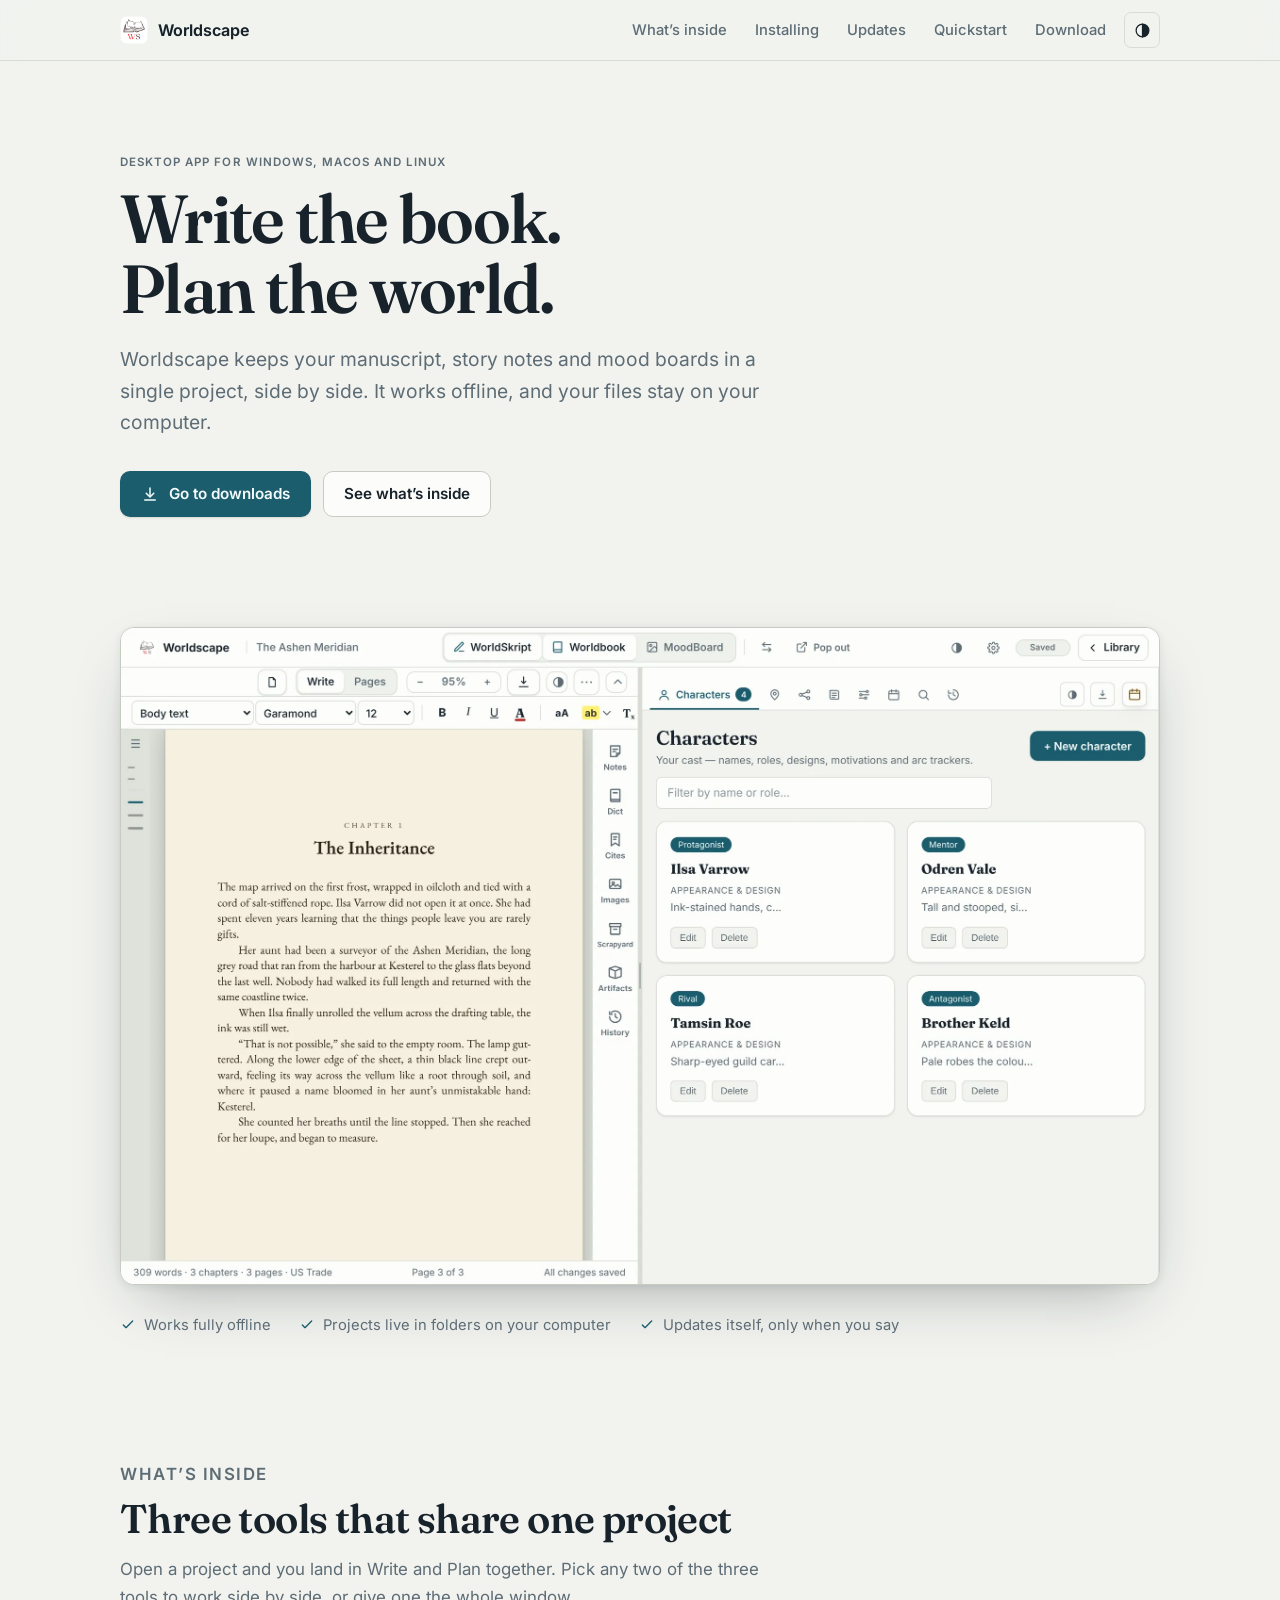
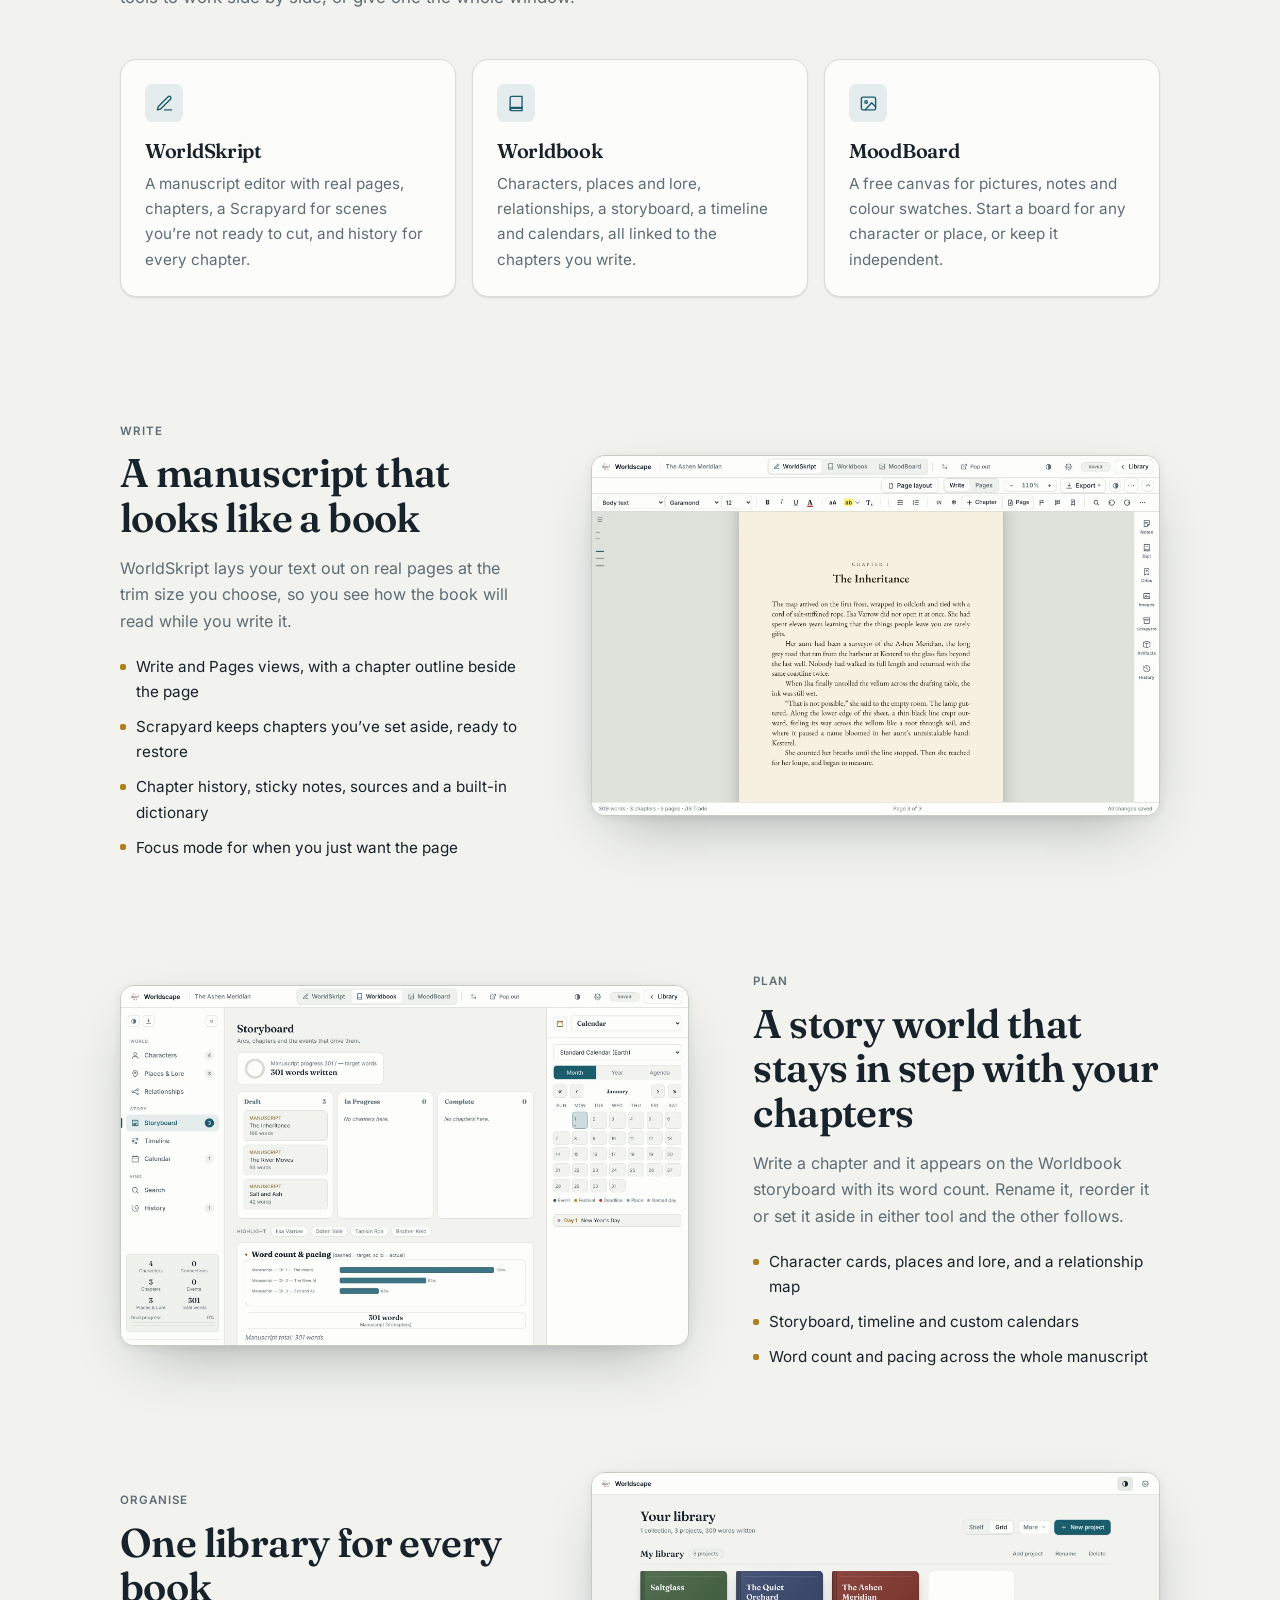
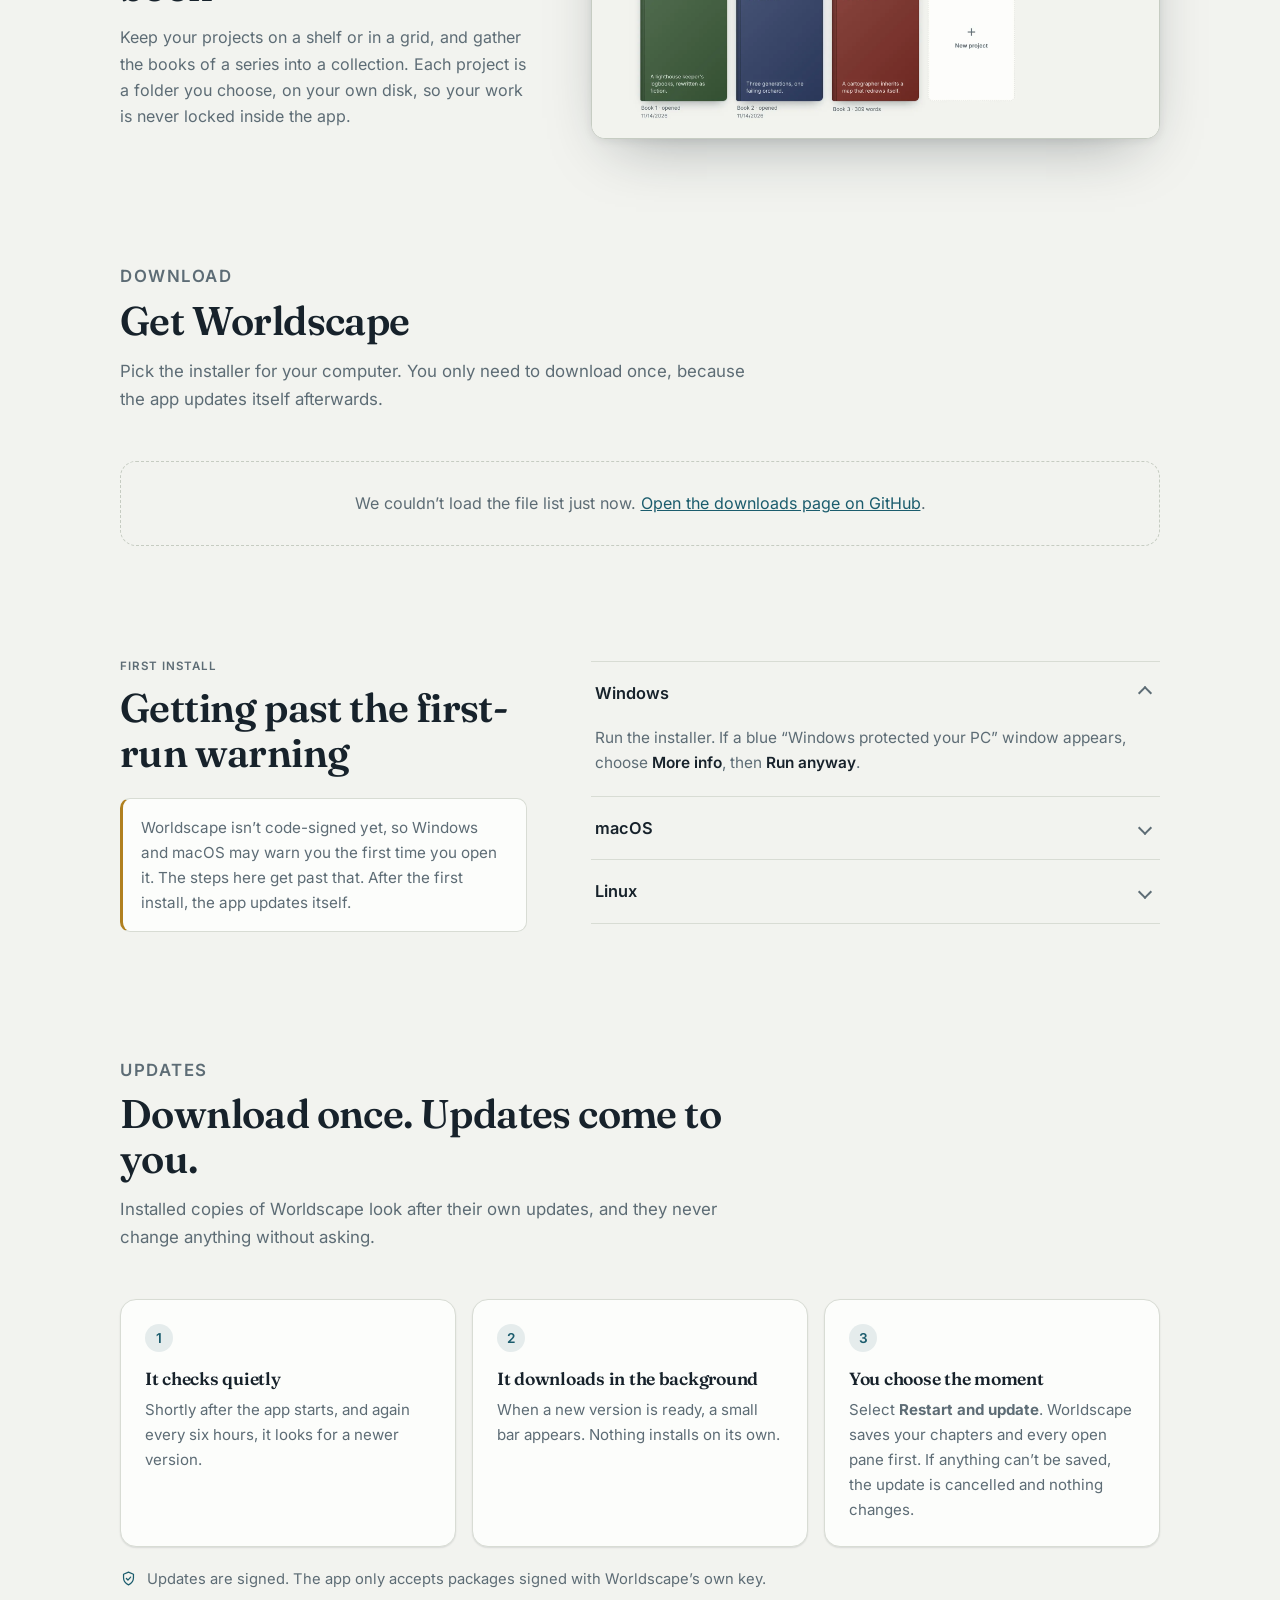
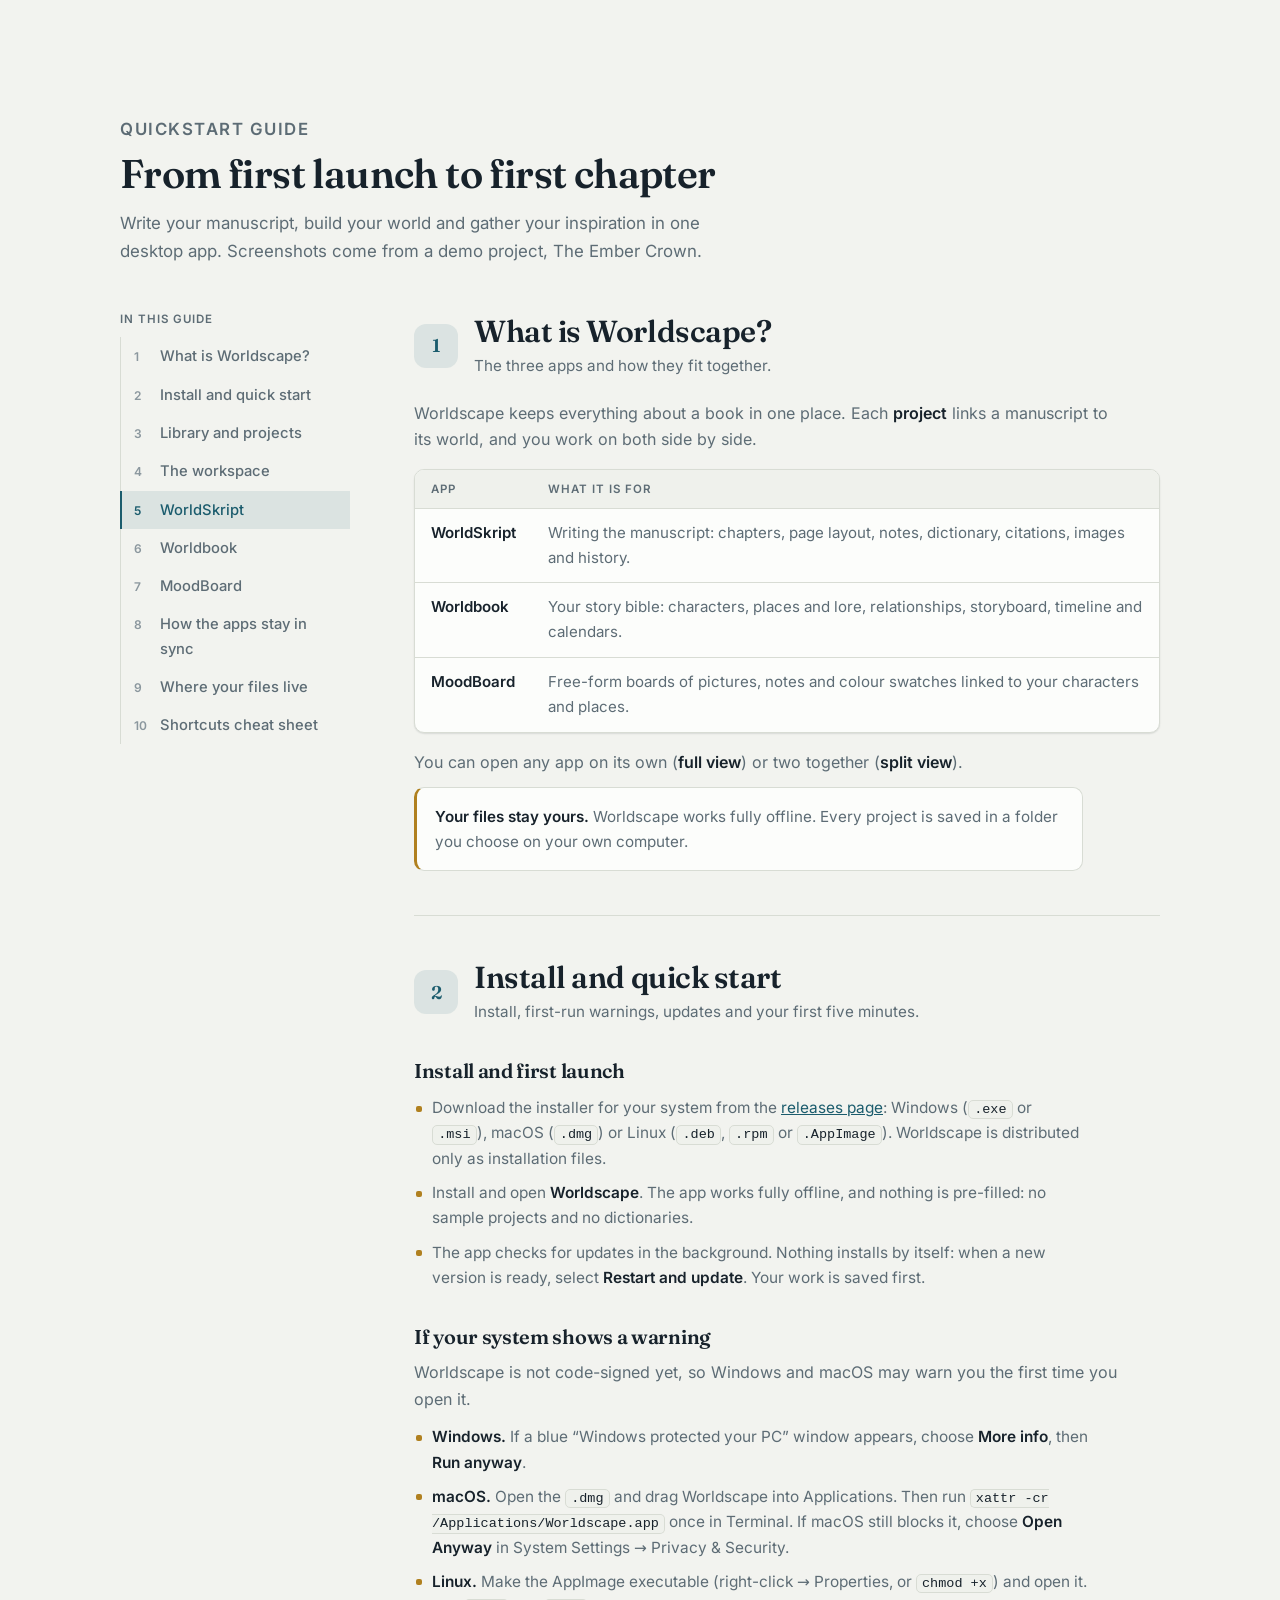
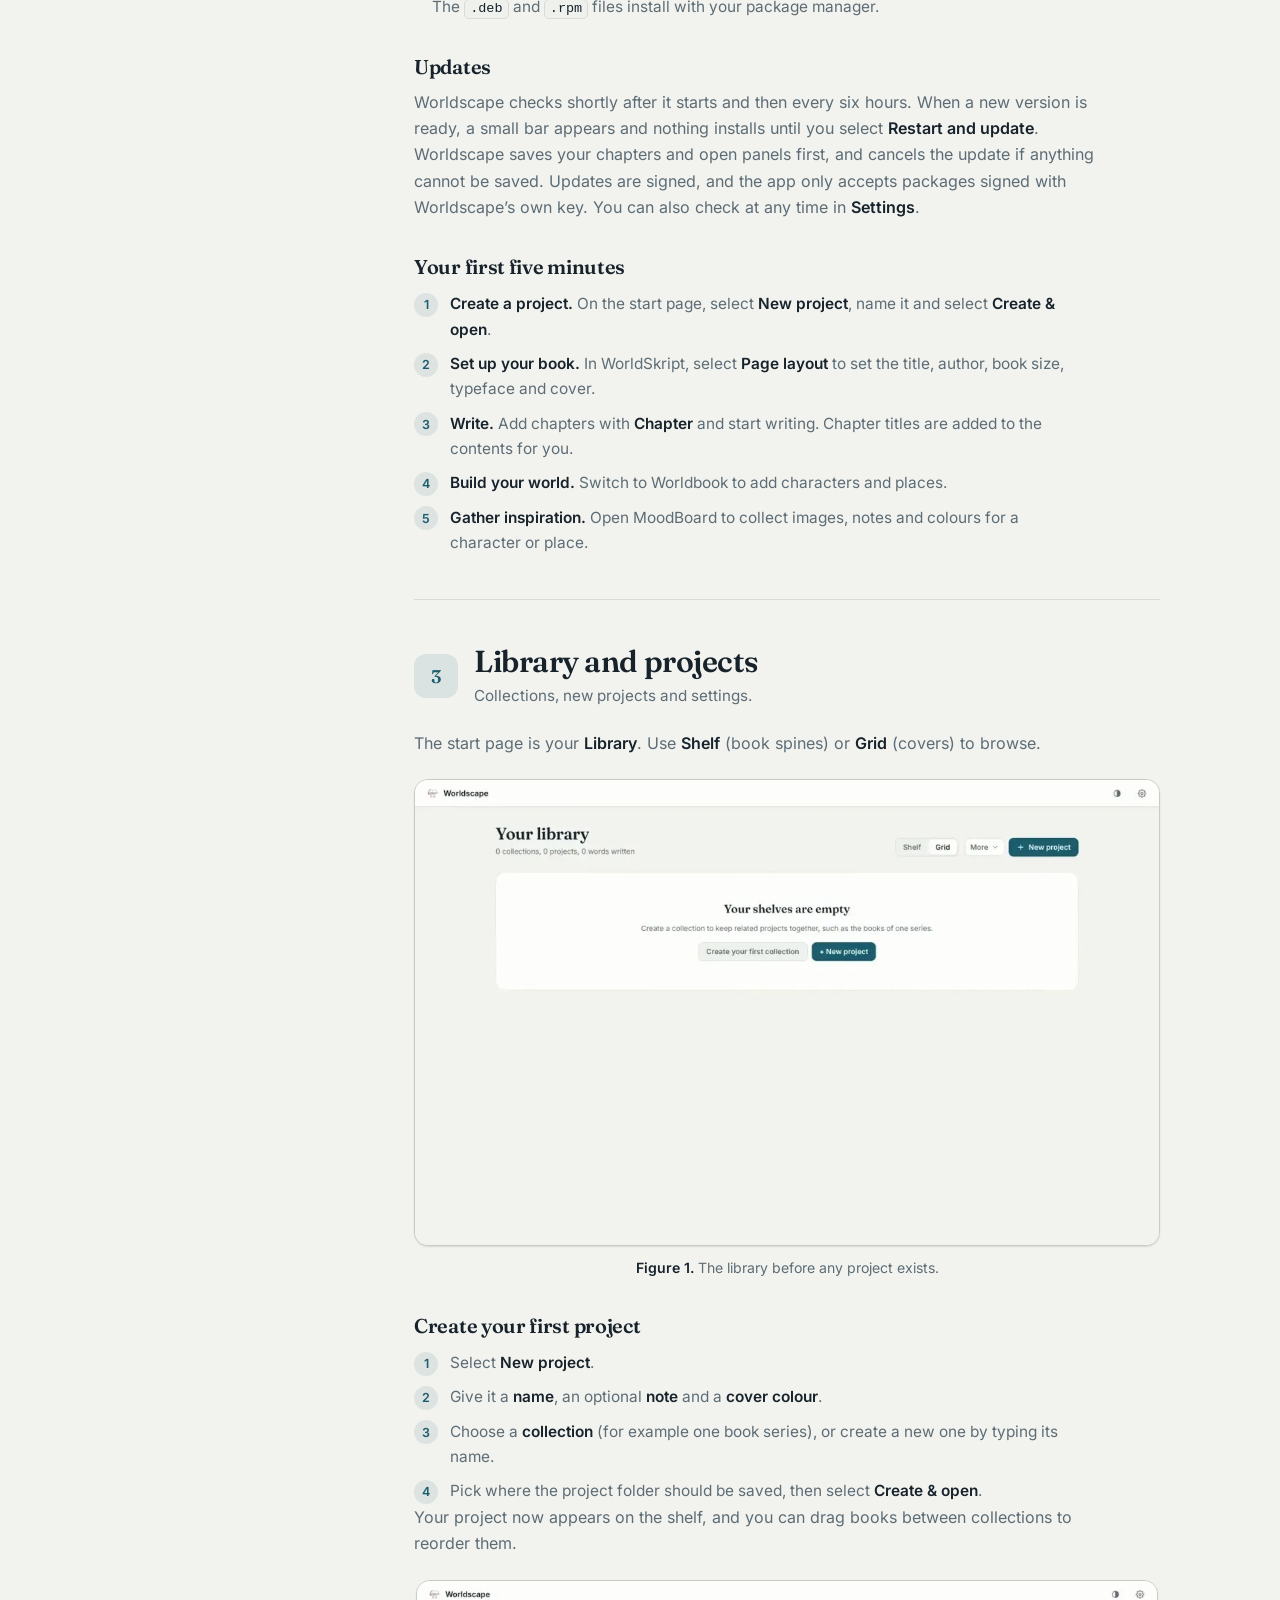
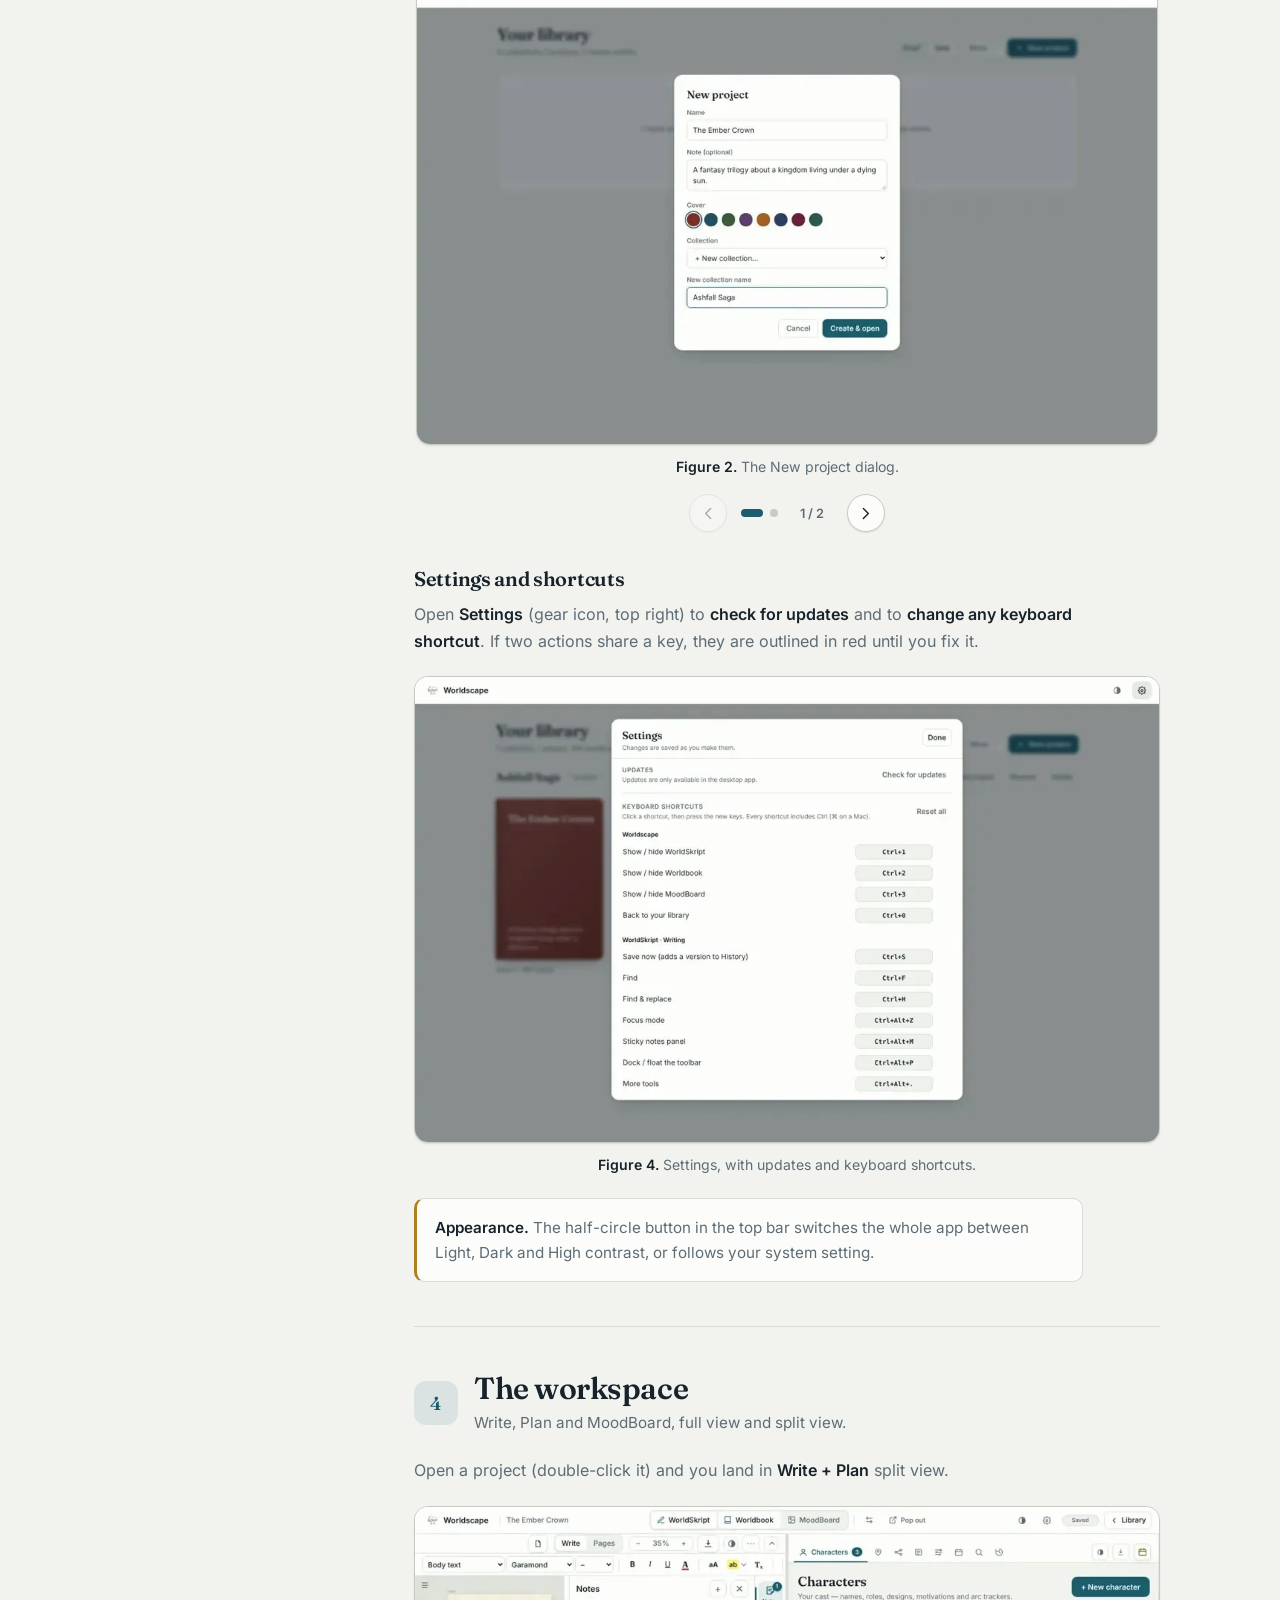
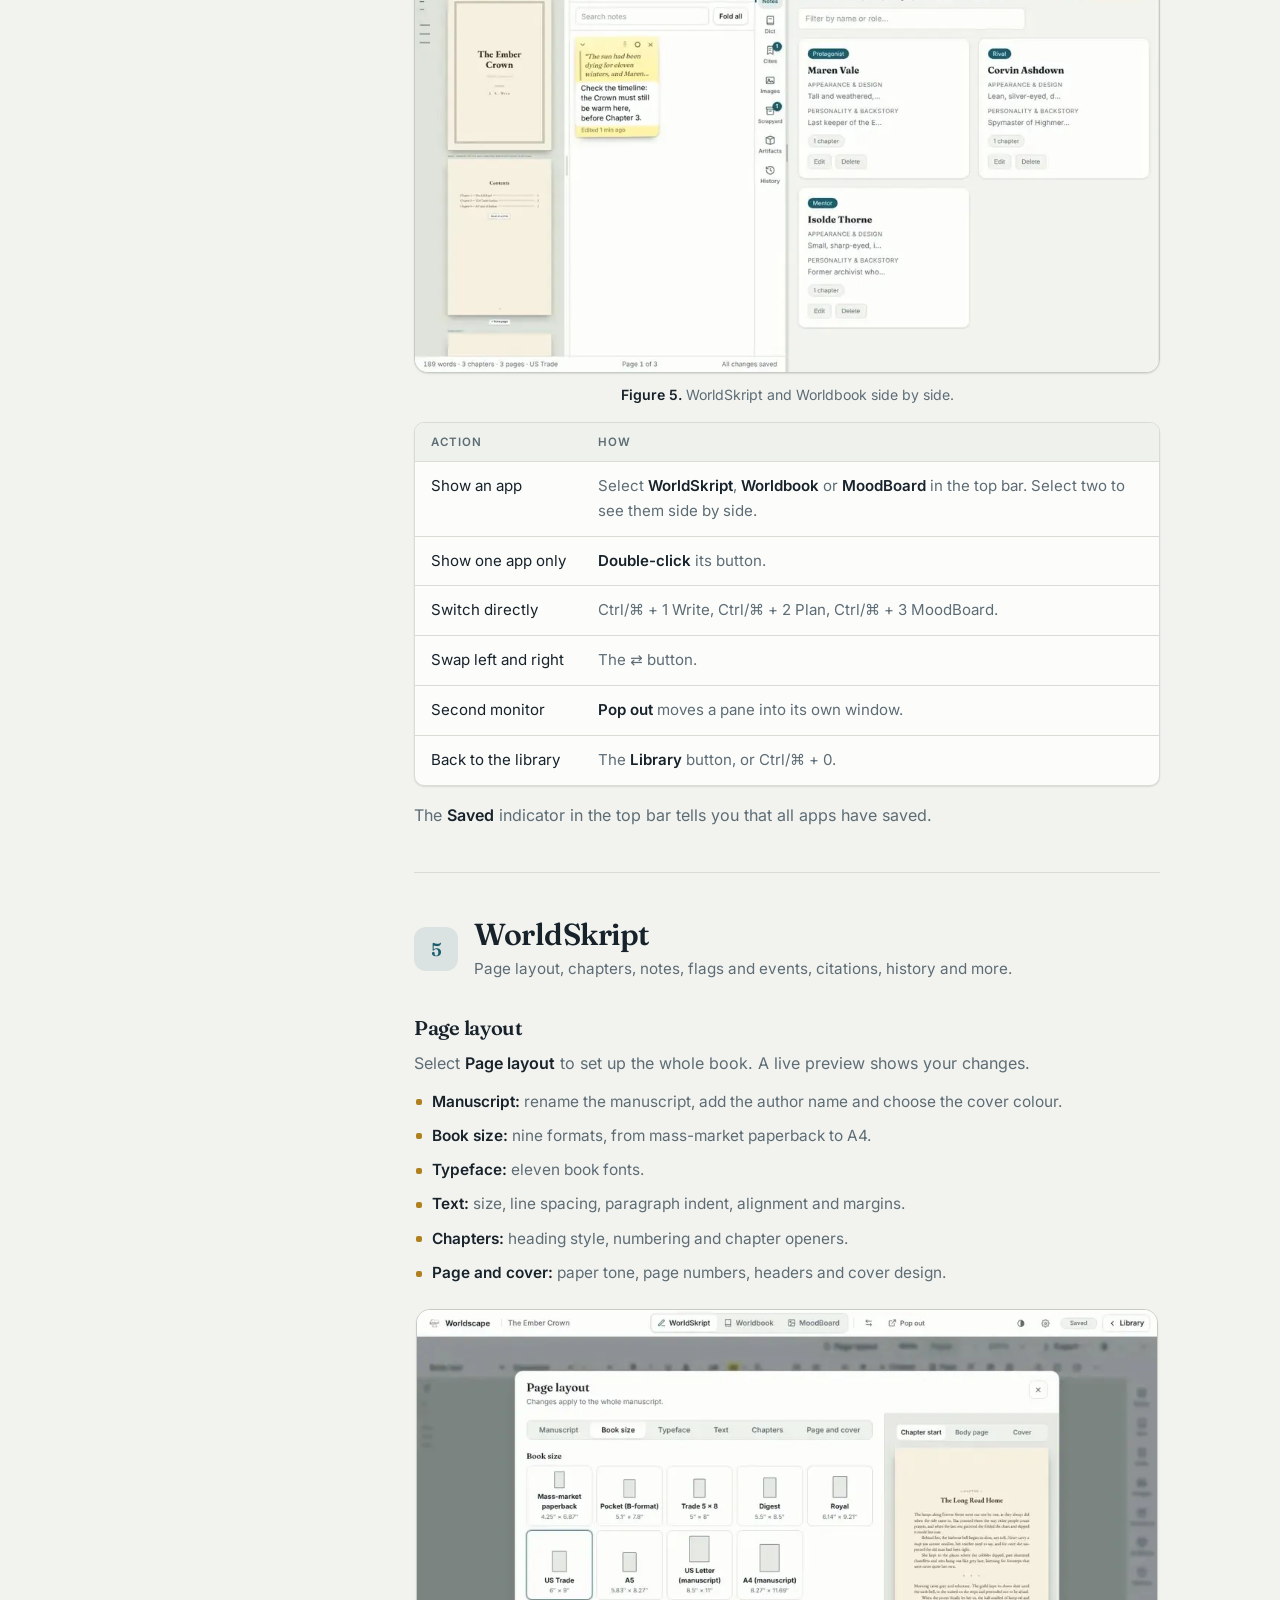
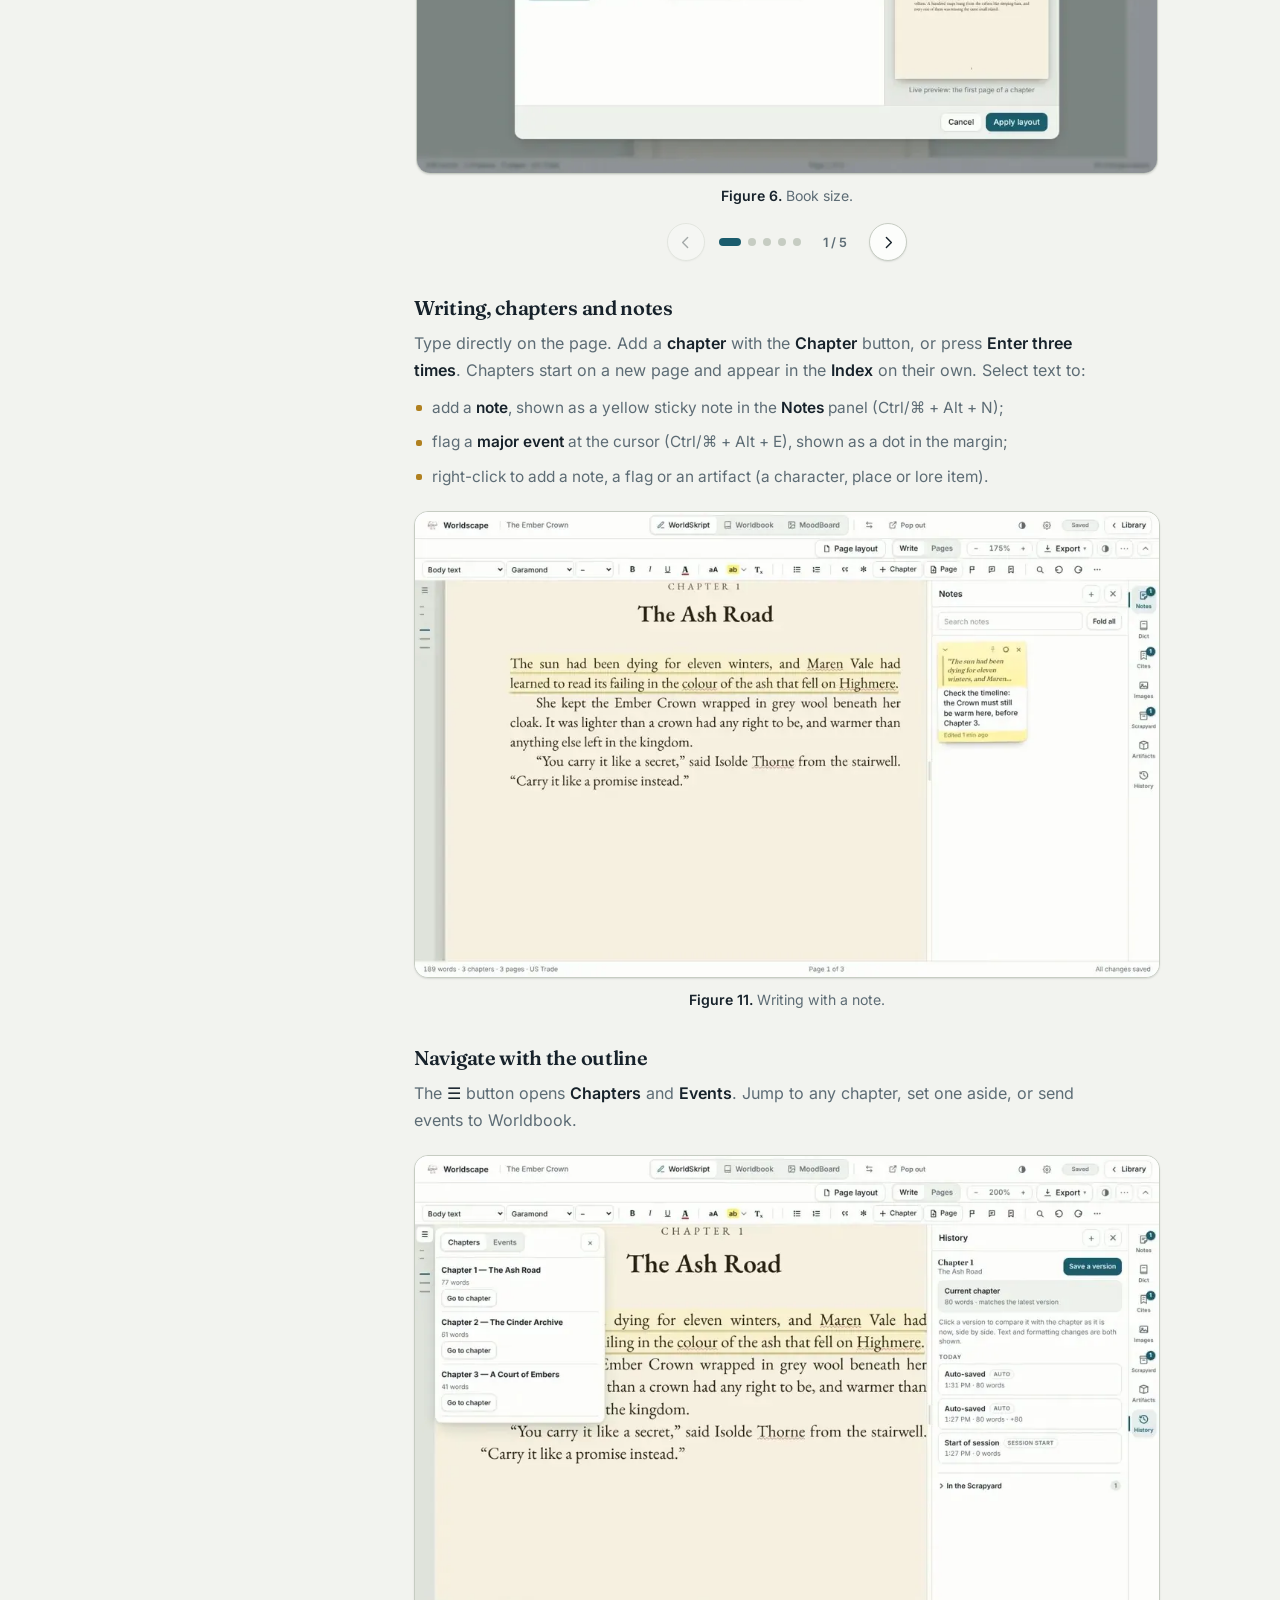
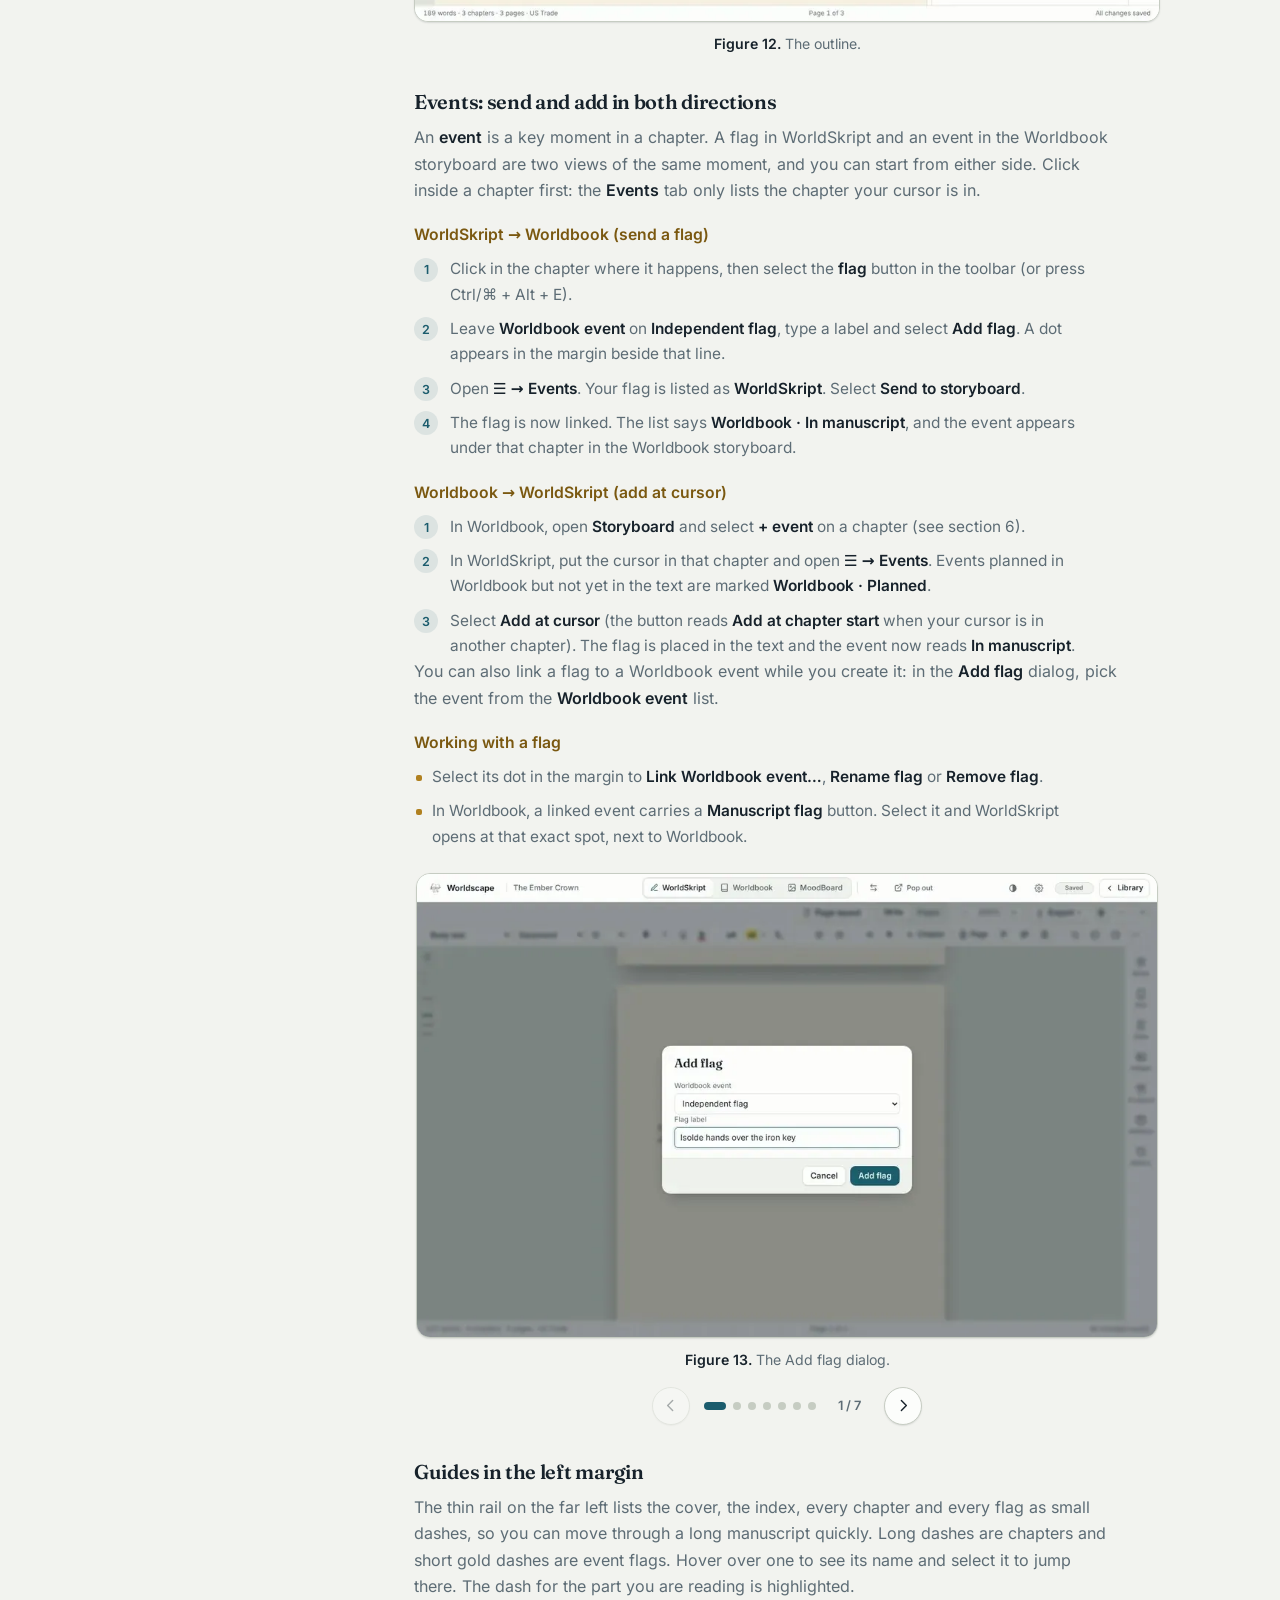
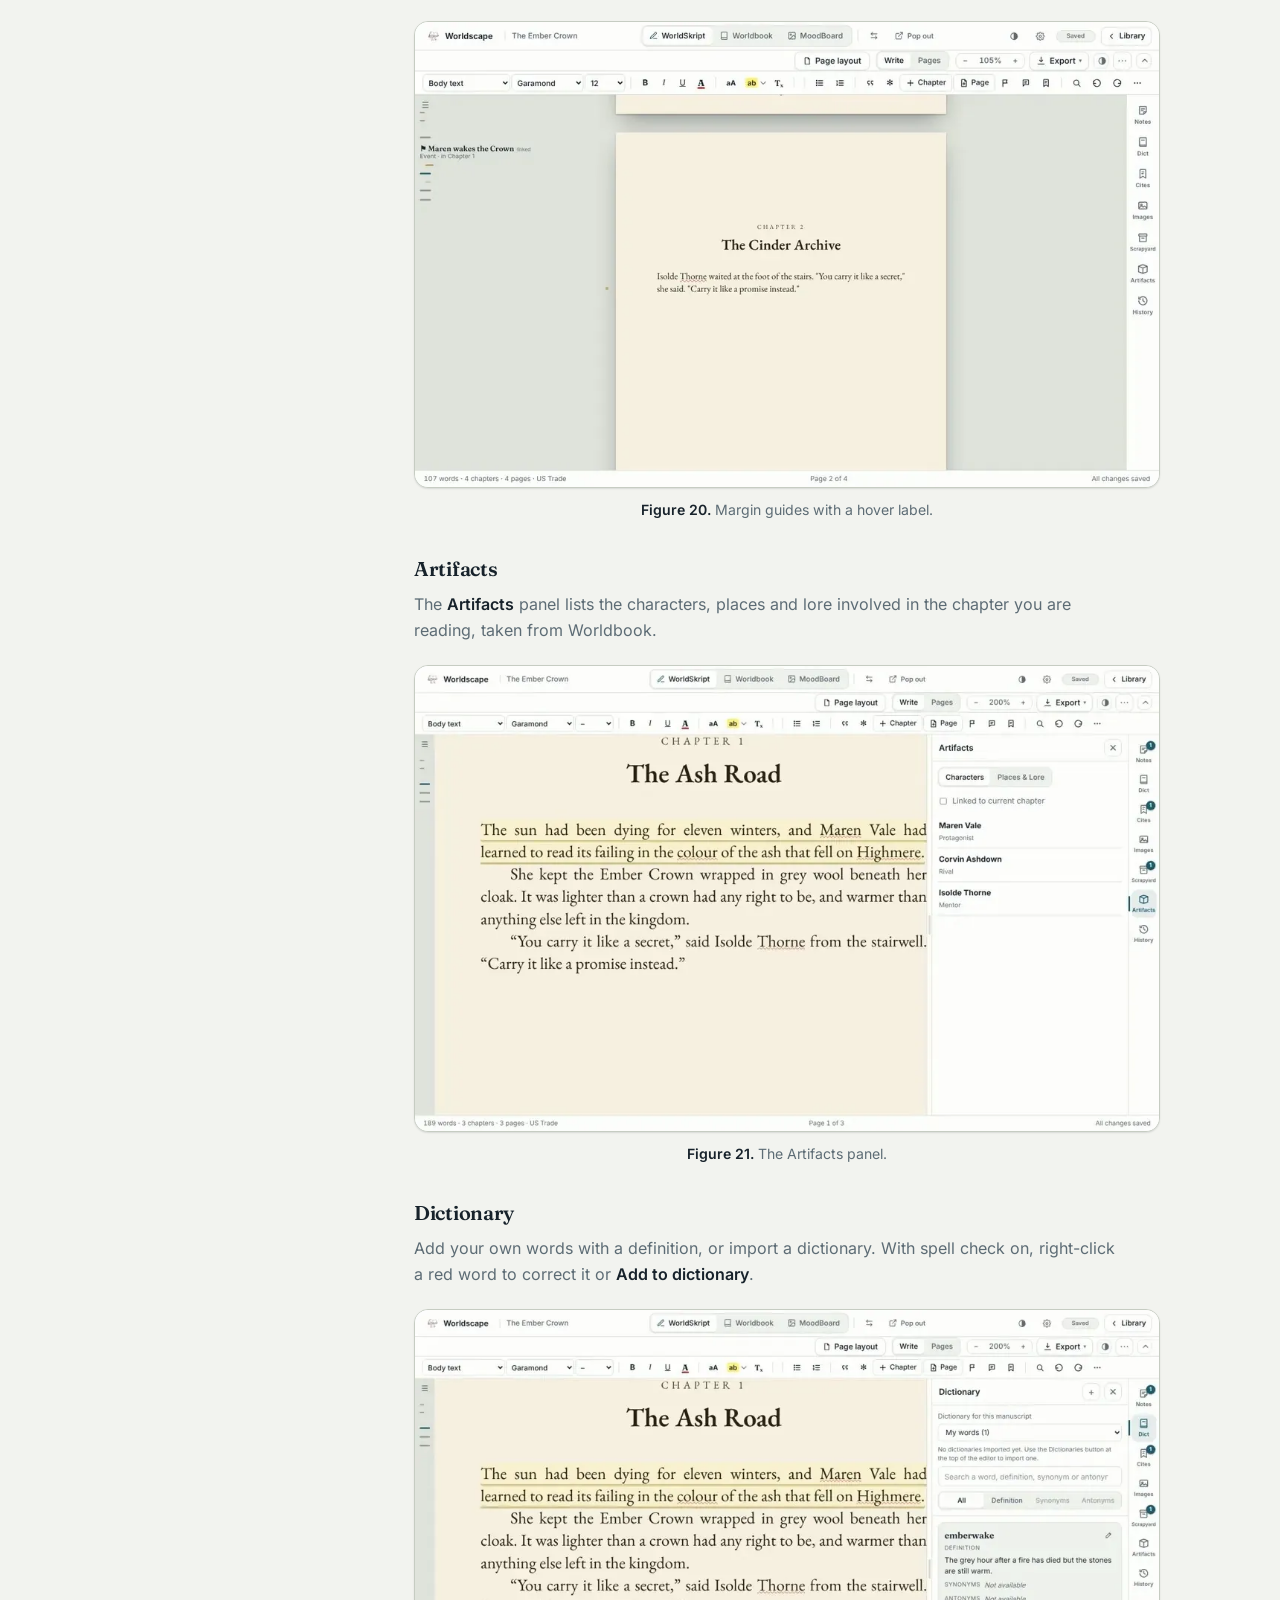
==== index.html @ 72267e4a "static page and assets" ====
<!DOCTYPE html>
<html lang="en">
<head>
<meta charset="utf-8">
<meta name="viewport" content="width=device-width, initial-scale=1">
<title>Worldscape: write your book and plan your world</title>
<meta name="description" content="Worldscape is a desktop app for Windows, macOS and Linux that keeps your manuscript, story notes and mood boards in one project. It works offline and updates itself.">
<meta name="theme-color" content="#f2f3ef" media="(prefers-color-scheme: light)">
<meta name="theme-color" content="#1f2b33" media="(prefers-color-scheme: dark)">
<link rel="icon" type="image/png" href="assets/img/favicon.png">
<link rel="preload" href="assets/fonts/fraunces-latin-full-normal.woff2" as="font" type="font/woff2" crossorigin>
<link rel="preload" href="assets/fonts/inter-latin-wght-normal.woff2" as="font" type="font/woff2" crossorigin>
<style>
@font-face{font-family:"Fraunces";font-style:normal;font-weight:100 900;font-display:swap;src:url(assets/fonts/fraunces-latin-full-normal.woff2) format("woff2-variations"),url(assets/fonts/fraunces-latin-full-normal.woff2) format("woff2")}
@font-face{font-family:"Inter";font-style:normal;font-weight:100 900;font-display:swap;src:url(assets/fonts/inter-latin-wght-normal.woff2) format("woff2-variations"),url(assets/fonts/inter-latin-wght-normal.woff2) format("woff2")}

/* Same palette as the app (ui/tokens.css) */
:root{
  --canvas:#f2f3ef; --surface:#fcfdfb; --surface2:#eff1ec; --hover:#e5e8e1;
  --line:#d8dcd4; --line2:#c6ccc2;
  --ink:#17222b; --muted:#5d6c75; --faint:#8b979e;
  --accent:#1b5c6d; --accent-h:#154a58; --accent-soft:rgba(27,92,109,.10); --onaccent:#f4fbfc;
  --amber:#b0801f; --amber-text:#7a5810;
  --shadow-sm:0 1px 2px rgba(20,32,40,.08),0 1px 1px rgba(20,32,40,.04);
  --shadow:0 24px 60px -24px rgba(20,32,40,.38),0 2px 8px rgba(20,32,40,.08);
  --r:10px; --r-sm:7px; --r-lg:16px;
  --display:"Fraunces",Georgia,"Times New Roman",serif;
  --ui:"Inter",system-ui,-apple-system,"Segoe UI",Roboto,sans-serif;
  --mono:ui-monospace,SFMono-Regular,Menlo,Consolas,monospace;
}
@media (prefers-color-scheme:dark){
  :root:not([data-theme="light"]){
    --canvas:#1f2b33; --surface:#283740; --surface2:#2f404a; --hover:#3a4d58;
    --line:#3d505b; --line2:#4f6471;
    --ink:#f0f4f1; --muted:#b0bfc6; --faint:#879aa4;
    --accent:#8fd3e0; --accent-h:#ade0ea; --accent-soft:rgba(143,211,224,.16); --onaccent:#0b2229;
    --amber:#e3bd62; --amber-text:#e3bd62;
    --shadow-sm:0 1px 2px rgba(8,16,22,.35);
    --shadow:0 24px 56px -24px rgba(8,16,22,.6),0 2px 8px rgba(8,16,22,.25);
  }
}
:root[data-theme="dark"]{
  --canvas:#1f2b33; --surface:#283740; --surface2:#2f404a; --hover:#3a4d58;
  --line:#3d505b; --line2:#4f6471;
  --ink:#f0f4f1; --muted:#b0bfc6; --faint:#879aa4;
  --accent:#8fd3e0; --accent-h:#ade0ea; --accent-soft:rgba(143,211,224,.16); --onaccent:#0b2229;
  --amber:#e3bd62; --amber-text:#e3bd62;
  --shadow-sm:0 1px 2px rgba(8,16,22,.35);
  --shadow:0 24px 56px -24px rgba(8,16,22,.6),0 2px 8px rgba(8,16,22,.25);
}

*{box-sizing:border-box}
html{scroll-behavior:smooth;scroll-padding-top:84px}
@media (prefers-reduced-motion:reduce){html{scroll-behavior:auto}}
body{margin:0;background:var(--canvas);color:var(--ink);font:16px/1.65 var(--ui);-webkit-font-smoothing:antialiased;text-rendering:optimizeLegibility}
img{display:block;max-width:100%;height:auto}
figure{margin:0}
a{color:var(--accent)}
.wrap{width:100%;max-width:1120px;margin:0 auto;padding:0 clamp(20px,4vw,40px)}
:focus-visible{outline:none;box-shadow:0 0 0 2px var(--canvas),0 0 0 4px var(--accent);border-radius:var(--r-sm)}
.skip{position:absolute;left:-9999px;top:8px;background:var(--accent);color:var(--onaccent);padding:8px 14px;border-radius:var(--r-sm);z-index:100}
.skip:focus{left:12px}

/* Type */
h1,h2,h3{font-family:var(--display);font-weight:600;letter-spacing:-.015em;margin:0;color:var(--ink)}
h1{font-size:clamp(40px,6.2vw,68px);line-height:1.04;letter-spacing:-.025em}
h2{font-size:clamp(28px,3.6vw,40px);line-height:1.12}
h3{font-size:1.25rem;line-height:1.25}
.eyebrow{font:600 .72rem/1 var(--ui);letter-spacing:.09em;text-transform:uppercase;color:var(--muted);margin:0 0 14px}
.lede{font-size:clamp(1.05rem,1.5vw,1.2rem);color:var(--muted);max-width:36em;margin:20px 0 0}
p{margin:0}

/* Nav */
.nav{position:sticky;top:0;z-index:50;background:color-mix(in srgb,var(--canvas) 86%,transparent);backdrop-filter:saturate(1.4) blur(12px);-webkit-backdrop-filter:saturate(1.4) blur(12px);border-bottom:1px solid var(--line)}
.nav .wrap{display:flex;align-items:center;gap:8px;height:60px}
.brand{display:flex;align-items:center;gap:10px;font-weight:650;color:var(--ink);text-decoration:none;margin-right:auto}
.brand img{width:28px;height:28px;border-radius:7px}
.nav a.link{color:var(--muted);text-decoration:none;font-size:.92rem;font-weight:500;padding:8px 10px;border-radius:var(--r-sm)}
.nav a.link:hover{color:var(--ink);background:var(--hover)}
.icon-btn{width:36px;height:36px;display:inline-grid;place-items:center;background:transparent;border:1px solid var(--line);border-radius:var(--r-sm);color:var(--ink);cursor:pointer}
.icon-btn:hover{background:var(--hover)}
.icon-btn svg{width:17px;height:17px}
@media (max-width:640px){.nav a.link.hide-s{display:none}}

/* Buttons */
.btn{display:inline-flex;align-items:center;justify-content:center;gap:10px;min-height:46px;padding:0 20px;border-radius:var(--r);font:600 .95rem/1 var(--ui);text-decoration:none;border:1px solid transparent;cursor:pointer;transition:background .15s,border-color .15s}
.btn svg{width:18px;height:18px;flex:none}
.btn-primary{background:var(--accent);color:var(--onaccent);box-shadow:var(--shadow-sm)}
.btn-primary:hover{background:var(--accent-h)}
.btn-ghost{background:var(--surface);color:var(--ink);border-color:var(--line2)}
.btn-ghost:hover{background:var(--hover)}
.btn .sz{font-weight:500;opacity:.75;font-size:.85rem;white-space:nowrap}
.btn span:first-of-type{white-space:nowrap}

/* Hero */
.hero{padding:clamp(48px,8vw,96px) 0 0}
.hero .actions{display:flex;flex-wrap:wrap;gap:12px;margin-top:32px}
.meta{margin-top:16px;color:var(--muted);font-size:.9rem;min-height:1.5em}
.meta b{color:var(--ink);font-weight:600}
.shot{margin:clamp(40px,6vw,72px) 0 0}
.frame{border:1px solid var(--line2);border-radius:14px;overflow:hidden;background:var(--surface);box-shadow:var(--shadow)}
.frame img{width:100%}
.t-dark{display:none}
@media (prefers-color-scheme:dark){:root:not([data-theme="light"]) .t-light{display:none}:root:not([data-theme="light"]) .t-dark{display:block}}
:root[data-theme="dark"] .t-light{display:none}
:root[data-theme="dark"] .t-dark{display:block}
.facts{display:flex;flex-wrap:wrap;gap:10px 28px;margin:28px 0 0;padding:0;list-style:none;color:var(--muted);font-size:.92rem}
.facts li{display:flex;align-items:center;gap:8px}
.facts svg{width:16px;height:16px;color:var(--accent);flex:none}

/* Sections */
section{padding:clamp(64px,9vw,120px) 0 0}
.head{max-width:40em;margin-bottom:clamp(28px,4vw,48px)}
.head p{color:var(--muted);margin-top:14px;font-size:1.05rem}

/* Tools trio */
.trio{display:grid;grid-template-columns:repeat(3,1fr);gap:16px}
.card{background:var(--surface);border:1px solid var(--line);border-radius:var(--r-lg);padding:24px;box-shadow:var(--shadow-sm)}
.card .ic{width:38px;height:38px;border-radius:var(--r-sm);background:var(--accent-soft);color:var(--accent);display:grid;place-items:center;margin-bottom:16px}
.card .ic svg{width:19px;height:19px}
.card h3{margin-bottom:8px}
.card p{color:var(--muted);font-size:.95rem}
@media (max-width:860px){.trio{grid-template-columns:1fr}}

/* Feature rows */
.rows{display:grid;gap:clamp(56px,8vw,104px)}
.row{display:grid;grid-template-columns:minmax(0,5fr) minmax(0,7fr);gap:clamp(28px,5vw,64px);align-items:center}
.row.flip{grid-template-columns:minmax(0,7fr) minmax(0,5fr)}
.row.flip .copy{order:2}
.copy p{color:var(--muted);margin-top:14px}
.copy ul{list-style:none;margin:20px 0 0;padding:0;display:grid;gap:10px}
.copy li{display:flex;gap:10px;font-size:.95rem;color:var(--ink)}
.copy li::before{content:"";flex:none;width:6px;height:6px;border-radius:2px;background:var(--amber);margin-top:.62em}
@media (max-width:860px){.row,.row.flip{grid-template-columns:1fr}.row.flip .copy{order:0}}

/* Downloads */
.dl-grid{display:grid;grid-template-columns:repeat(3,1fr);gap:16px;align-items:start}
.os{background:var(--surface);border:1px solid var(--line);border-radius:var(--r-lg);padding:24px;box-shadow:var(--shadow-sm);display:flex;flex-direction:column;gap:16px}
.os.yours{border-color:var(--accent);box-shadow:0 0 0 1px var(--accent),var(--shadow-sm)}
.os-head{display:flex;align-items:center;gap:12px}
.os-head .ic{width:38px;height:38px;border-radius:var(--r-sm);background:var(--accent-soft);color:var(--accent);display:grid;place-items:center}
.os-head .ic svg{width:19px;height:19px}
.os-head h3{margin-right:auto}
.badge{font:600 .68rem/1 var(--ui);letter-spacing:.06em;text-transform:uppercase;background:var(--accent);color:var(--onaccent);padding:6px 8px;border-radius:999px}
.os .sub{color:var(--muted);font-size:.9rem;margin-top:-8px}
.os .btn{width:100%;justify-content:space-between}
.alt-h{font:600 .72rem/1 var(--ui);letter-spacing:.09em;text-transform:uppercase;color:var(--muted);margin:4px 0 -4px}
.alt{list-style:none;margin:0;padding:0;border-top:1px solid var(--line)}
.alt li{display:flex;gap:6px 12px;align-items:baseline;flex-wrap:wrap;padding:10px 0;border-bottom:1px solid var(--line);font-size:.9rem}
.alt a{color:var(--ink);font-weight:500;text-decoration:none;margin-right:auto}
.alt a:hover{color:var(--accent);text-decoration:underline}
.alt .tag,.alt .sz{color:var(--muted);font-size:.82rem}
.os .none{color:var(--muted);font-size:.92rem}
.dl-state{color:var(--muted);padding:28px;border:1px dashed var(--line2);border-radius:var(--r-lg);text-align:center;grid-column:1/-1}
@media (max-width:900px){.dl-grid{grid-template-columns:1fr}}

/* Install */
.install{display:grid;grid-template-columns:minmax(0,5fr) minmax(0,7fr);gap:clamp(28px,5vw,64px);align-items:start}
.note{background:var(--surface);border:1px solid var(--line);border-left:3px solid var(--amber);border-radius:var(--r);padding:16px 18px;color:var(--muted);font-size:.95rem;margin-top:22px}
.acc{border-top:1px solid var(--line)}
.acc details{border-bottom:1px solid var(--line)}
.acc summary{list-style:none;cursor:pointer;display:flex;align-items:center;justify-content:space-between;padding:18px 4px;font-weight:600;font-size:1.02rem}
.acc summary::-webkit-details-marker{display:none}
.acc summary::after{content:"";width:8px;height:8px;border-right:2px solid var(--muted);border-bottom:2px solid var(--muted);transform:rotate(45deg);transition:transform .15s;margin-right:6px}
.acc details[open] summary::after{transform:rotate(-135deg)}
.acc .body{padding:0 4px 20px;color:var(--muted);font-size:.96rem;max-width:42em}
.acc ol{margin:0;padding-left:1.2em;display:grid;gap:10px}
.acc b{color:var(--ink);font-weight:600}
code{font:.88em var(--mono);background:var(--surface2);border:1px solid var(--line);padding:.1em .38em;border-radius:5px;color:var(--ink)}
.cmd{display:flex;align-items:stretch;gap:8px;margin:12px 0 2px;flex-wrap:wrap}
.cmd code{flex:1 1 280px;padding:.7em .9em;border-radius:var(--r-sm);overflow-x:auto;white-space:nowrap;display:block}
.cmd button{font:600 .85rem var(--ui);background:var(--surface);color:var(--ink);border:1px solid var(--line2);border-radius:var(--r-sm);padding:0 16px;min-height:40px;cursor:pointer}
.cmd button:hover{background:var(--hover)}
@media (max-width:900px){.install{grid-template-columns:1fr}}

/* Updates */
.steps{display:grid;grid-template-columns:repeat(3,1fr);gap:16px;counter-reset:s;margin:0;padding:0;list-style:none}
.steps li{background:var(--surface);border:1px solid var(--line);border-radius:var(--r-lg);padding:24px;counter-increment:s;box-shadow:var(--shadow-sm)}
.steps li::before{content:counter(s);display:grid;place-items:center;width:28px;height:28px;border-radius:50%;background:var(--accent-soft);color:var(--accent);font:600 .85rem var(--ui);margin-bottom:16px}
.steps h3{margin-bottom:8px;font-size:1.1rem}
.steps p{color:var(--muted);font-size:.94rem}
.fine{margin-top:20px;color:var(--muted);font-size:.92rem;display:flex;gap:10px;align-items:flex-start}
.fine svg{width:17px;height:17px;color:var(--accent);flex:none;margin-top:.2em}
@media (max-width:860px){.steps{grid-template-columns:1fr}}

/* Quickstart */
.qs{display:grid;grid-template-columns:230px minmax(0,1fr);gap:clamp(28px,5vw,64px);align-items:start}
.qs>*{min-width:0}
.qs-toc{position:sticky;top:84px;max-height:calc(100vh - 104px);overflow:auto}
.qs-toc .alt-h{margin:0 0 12px}
.qs-toc ol{list-style:none;margin:0;padding:0;border-left:1px solid var(--line)}
.qs-toc a{display:flex;gap:10px;align-items:baseline;padding:7px 12px;margin-left:-1px;border-left:2px solid transparent;color:var(--muted);text-decoration:none;font-size:.92rem;font-weight:500}
.qs-toc a span{font:600 .75rem var(--ui);color:var(--faint);min-width:1.3em}
.qs-toc a:hover{color:var(--ink);background:var(--hover)}
.qs-toc a.on{color:var(--accent);border-left-color:var(--accent);background:var(--accent-soft)}
.qs-toc a.on span{color:var(--accent)}
.qs-chap{padding:clamp(28px,4vw,44px) 0;border-top:1px solid var(--line)}
.qs-chap:first-child{border-top:0;padding-top:0}
.qs-chap>header{display:flex;gap:16px;align-items:center;margin-bottom:22px}
.qs-n{flex:none;width:44px;height:44px;border-radius:12px;background:var(--accent-soft);color:var(--accent);display:grid;place-items:center;font:600 1.15rem var(--display)}
.qs-t{font-size:clamp(1.5rem,2.4vw,1.9rem);line-height:1.15}
.qs-chap>header p{color:var(--muted);font-size:.95rem;margin-top:4px}
.qs-chap>h3{font-size:1.25rem;margin:34px 0 10px}
.qs-chap>h4{font:600 .98rem var(--ui);margin:22px 0 8px;color:var(--amber-text)}
.qs-chap>p,.qs-list,.qs-ol{color:var(--muted);max-width:44em}
.qs-chap>p+p,.qs-chap>p+.qs-list,.qs-chap>p+.qs-ol{margin-top:12px}
.qs-chap b{color:var(--ink);font-weight:600}
.qs-list,.qs-ol{margin:12px 0 0;padding:0;display:grid;gap:9px;font-size:.96rem}
.qs-list{list-style:none}
.qs-list li{position:relative;padding-left:18px}
.qs-list li::before{content:"";position:absolute;left:2px;top:.68em;width:6px;height:6px;border-radius:2px;background:var(--amber)}
.qs-ol{counter-reset:q;list-style:none}
.qs-ol li{counter-increment:q;position:relative;padding-left:36px}
.qs-ol li::before{content:counter(q);position:absolute;left:0;top:.12em;width:24px;height:24px;border-radius:50%;background:var(--accent-soft);color:var(--accent);display:grid;place-items:center;font:600 .78rem var(--ui)}
.qs-chap .note{max-width:44em}
.qs-tbl{margin-top:16px;overflow-x:auto;border:1px solid var(--line);border-radius:var(--r);background:var(--surface);box-shadow:var(--shadow-sm)}
.qs-tbl table{width:100%;border-collapse:collapse;font-size:.94rem}
.qs-tbl th{text-align:left;font:600 .72rem var(--ui);letter-spacing:.09em;text-transform:uppercase;color:var(--muted);background:var(--surface2);padding:12px 16px}
.qs-tbl td{padding:12px 16px;border-top:1px solid var(--line);color:var(--muted);vertical-align:top}
.qs-tbl td:first-child{color:var(--ink);white-space:nowrap}
.qs-chap>.qs-tbl+p,.qs-chap>.qs-tree+p{margin-top:16px}
kbd{font:600 .8em var(--mono);background:var(--surface2);border:1px solid var(--line2);border-bottom-width:2px;border-radius:6px;padding:.15em .5em;color:var(--ink)}
.qs-tree{margin:16px 0 0;padding:18px 20px;background:var(--surface);border:1px solid var(--line);border-radius:var(--r);font:.88rem/1.8 var(--mono);color:var(--ink);overflow-x:auto}
.qs-tree i{font-style:normal;color:var(--muted)}
.qs-fig,.car{margin:22px 0 0}
.qs-fig .frame,.car .frame{box-shadow:var(--shadow-sm)}
figcaption{margin-top:10px;font-size:.88rem;color:var(--muted);text-align:center}
figcaption b{color:var(--ink);font-weight:600}
.car{position:relative;border-radius:var(--r-lg)}
.car-track{display:flex;overflow-x:auto;scroll-snap-type:x mandatory;scroll-behavior:smooth;gap:16px;scrollbar-width:none;-webkit-overflow-scrolling:touch;padding:2px}
.car-track::-webkit-scrollbar{display:none}
.car-slide{flex:0 0 100%;scroll-snap-align:center;min-width:0}
.car-bar{display:flex;align-items:center;justify-content:center;gap:14px;margin-top:14px}
.car-btn{width:38px;height:38px;display:grid;place-items:center;border-radius:50%;background:var(--surface);color:var(--ink);border:1px solid var(--line2);cursor:pointer;box-shadow:var(--shadow-sm)}
.car-btn:hover:not(:disabled){background:var(--hover)}
.car-btn:disabled{opacity:.35;cursor:default}
.car-btn svg{width:17px;height:17px}
.car-dots{display:flex;gap:7px;flex-wrap:wrap;justify-content:center}
.car-dots button{width:8px;height:8px;padding:0;border-radius:999px;border:0;background:var(--line2);cursor:pointer;transition:width .2s,background .2s}
.car-dots button[aria-current="true"]{width:22px;background:var(--accent)}
.car-count{font:600 .8rem var(--ui);color:var(--muted);min-width:3.2em;text-align:center}
@media (max-width:900px){
  .qs{grid-template-columns:1fr}
  .qs-toc{position:sticky;top:60px;z-index:20;max-height:none;overflow:visible;margin:0 calc(-1*clamp(20px,4vw,40px));padding:8px clamp(20px,4vw,40px);background:color-mix(in srgb,var(--canvas) 90%,transparent);backdrop-filter:blur(12px);-webkit-backdrop-filter:blur(12px);border-bottom:1px solid var(--line)}
  .qs-toc .alt-h{display:none}
  .qs-toc ol{display:flex;gap:6px;overflow-x:auto;border:0;scrollbar-width:none}
  .qs-toc a{border:1px solid var(--line);border-radius:999px;margin:0;white-space:nowrap;padding:6px 12px}
  .qs-toc a.on{border-color:var(--accent)}
  .qs-toc a span{display:none}
  html{scroll-padding-top:128px}
  .qs-tbl td:first-child{white-space:normal}
}
@media (prefers-reduced-motion:reduce){.car-track{scroll-behavior:auto}}

/* Footer */
footer{margin-top:clamp(72px,10vw,128px);border-top:1px solid var(--line);padding:32px 0 48px;color:var(--muted);font-size:.9rem}
footer .wrap{display:flex;flex-wrap:wrap;gap:12px 28px;align-items:center}
footer .brand{font-size:.95rem;margin-right:auto}
footer a{color:var(--muted)}
footer a:hover{color:var(--ink)}
</style>
</head>
<body>
<a class="skip" href="#download">Skip to downloads</a>

<header class="nav">
  <div class="wrap">
    <a class="brand" href="#top"><img src="assets/img/logo-192.png" alt="" width="28" height="28"><span>Worldscape</span></a>
    <a class="link hide-s" href="#inside">What’s inside</a>
    <a class="link hide-s" href="#install">Installing</a>
    <a class="link hide-s" href="#updates">Updates</a>
    <a class="link hide-s" href="#quickstart">Quickstart</a>
    <a class="link" href="#download">Download</a>
    <button class="icon-btn" id="theme" type="button" aria-label="Switch between light and dark appearance" title="Appearance">
      <svg viewBox="0 0 24 24" fill="none" stroke="currentColor" stroke-width="1.75" stroke-linecap="round" stroke-linejoin="round" aria-hidden="true"><circle cx="12" cy="12" r="9"/><path d="M12 3v18" /><path d="M12 3a9 9 0 0 1 0 18z" fill="currentColor" stroke="none"/></svg>
    </button>
  </div>
</header>

<main id="top">
  <section class="hero" style="padding-top:clamp(48px,8vw,96px)">
    <div class="wrap">
      <p class="eyebrow">Desktop app for Windows, macOS and Linux</p>
      <h1>Write the book.<br>Plan the world.</h1>
      <p class="lede">Worldscape keeps your manuscript, story notes and mood boards in a single project, side by side. It works offline, and your files stay on your computer.</p>
      <div class="actions">
        <a id="main" class="btn btn-primary" href="#download">
          <svg viewBox="0 0 24 24" fill="none" stroke="currentColor" stroke-width="2" stroke-linecap="round" stroke-linejoin="round" aria-hidden="true"><path d="M12 4v11"/><path d="m7 11 5 5 5-5"/><path d="M5 20h14"/></svg>
          <span id="main-label">Download</span>
        </a>
        <a class="btn btn-ghost" href="#inside">See what’s inside</a>
      </div>
      <p id="meta" class="meta" aria-live="polite">Looking up the latest version…</p>

      <figure class="shot">
        <div class="frame">
          <img class="t-light" src="assets/img/app-split-light.webp" width="2200" height="1391" alt="Worldscape with the manuscript editor on the left and the Worldbook character cards on the right.">
          <img class="t-dark" src="assets/img/app-split-dark.webp" width="2200" height="1391" alt="The same view in the dark theme: manuscript on the left, Worldbook character cards on the right.">
        </div>
      </figure>

      <ul class="facts">
        <li><svg viewBox="0 0 24 24" fill="none" stroke="currentColor" stroke-width="2" stroke-linecap="round" stroke-linejoin="round" aria-hidden="true"><path d="M5 12l4 4 10-10"/></svg>Works fully offline</li>
        <li><svg viewBox="0 0 24 24" fill="none" stroke="currentColor" stroke-width="2" stroke-linecap="round" stroke-linejoin="round" aria-hidden="true"><path d="M5 12l4 4 10-10"/></svg>Projects live in folders on your computer</li>
        <li><svg viewBox="0 0 24 24" fill="none" stroke="currentColor" stroke-width="2" stroke-linecap="round" stroke-linejoin="round" aria-hidden="true"><path d="M5 12l4 4 10-10"/></svg>Updates itself, only when you say</li>
      </ul>
    </div>
  </section>

  <section id="inside">
    <div class="wrap">
      <div class="head">
        <p class="eyebrow">What’s inside</p>
        <h2>Three tools that share one project</h2>
        <p>Open a project and you land in Write and Plan together. Pick any two of the three tools to work side by side, or give one the whole window.</p>
      </div>
      <div class="trio">
        <article class="card">
          <div class="ic"><svg viewBox="0 0 24 24" fill="none" stroke="currentColor" stroke-width="1.75" stroke-linecap="round" stroke-linejoin="round" aria-hidden="true"><path d="M12 20h9"/><path d="M16.5 3.5a2.1 2.1 0 0 1 3 3L7 19l-4 1 1-4Z"/></svg></div>
          <h3>WorldSkript</h3>
          <p>A manuscript editor with real pages, chapters, a Scrapyard for scenes you’re not ready to cut, and history for every chapter.</p>
        </article>
        <article class="card">
          <div class="ic"><svg viewBox="0 0 24 24" fill="none" stroke="currentColor" stroke-width="1.75" stroke-linecap="round" stroke-linejoin="round" aria-hidden="true"><path d="M4 19.5V5a2 2 0 0 1 2-2h13v15H6.5A2.5 2.5 0 0 0 4 20.5"/><path d="M4 19.5A2.5 2.5 0 0 1 6.5 17H19v4H6.5A2.5 2.5 0 0 1 4 19.5z"/></svg></div>
          <h3>Worldbook</h3>
          <p>Characters, places and lore, relationships, a storyboard, a timeline and calendars, all linked to the chapters you write.</p>
        </article>
        <article class="card">
          <div class="ic"><svg viewBox="0 0 24 24" fill="none" stroke="currentColor" stroke-width="1.75" stroke-linecap="round" stroke-linejoin="round" aria-hidden="true"><rect x="3" y="4" width="18" height="16" rx="2"/><circle cx="9" cy="10" r="1.6"/><path d="m21 16-5-5-8 9"/></svg></div>
          <h3>MoodBoard</h3>
          <p>A free canvas for pictures, notes and colour swatches. Start a board for any character or place, or keep it independent.</p>
        </article>
      </div>
    </div>
  </section>

  <section>
    <div class="wrap rows">
      <div class="row">
        <div class="copy">
          <p class="eyebrow">Write</p>
          <h2>A manuscript that looks like a book</h2>
          <p>WorldSkript lays your text out on real pages at the trim size you choose, so you see how the book will read while you write it.</p>
          <ul>
            <li>Write and Pages views, with a chapter outline beside the page</li>
            <li>Scrapyard keeps chapters you’ve set aside, ready to restore</li>
            <li>Chapter history, sticky notes, sources and a built-in dictionary</li>
            <li>Focus mode for when you just want the page</li>
          </ul>
        </div>
        <figure class="frame">
          <img class="t-light" loading="lazy" src="assets/img/app-write-light.webp" width="2200" height="1391" alt="WorldSkript showing the first chapter of a manuscript on a cream page, with the chapter outline on the left and tools on the right.">
          <img class="t-dark" loading="lazy" src="assets/img/app-write-dark.webp" width="2200" height="1391" alt="WorldSkript in the dark theme, showing the first chapter of a manuscript.">
        </figure>
      </div>

      <div class="row flip">
        <div class="copy">
          <p class="eyebrow">Plan</p>
          <h2>A story world that stays in step with your chapters</h2>
          <p>Write a chapter and it appears on the Worldbook storyboard with its word count. Rename it, reorder it or set it aside in either tool and the other follows.</p>
          <ul>
            <li>Character cards, places and lore, and a relationship map</li>
            <li>Storyboard, timeline and custom calendars</li>
            <li>Word count and pacing across the whole manuscript</li>
          </ul>
        </div>
        <figure class="frame">
          <img class="t-light" loading="lazy" src="assets/img/app-plan-light.webp" width="2200" height="1391" alt="Worldbook’s storyboard listing three manuscript chapters with word counts, plus a pacing chart.">
          <img class="t-dark" loading="lazy" src="assets/img/app-plan-dark.webp" width="2200" height="1391" alt="Worldbook’s storyboard in the dark theme, listing three manuscript chapters with word counts.">
        </figure>
      </div>

      <div class="row">
        <div class="copy">
          <p class="eyebrow">Organise</p>
          <h2>One library for every book</h2>
          <p>Keep your projects on a shelf or in a grid, and gather the books of a series into a collection. Each project is a folder you choose, on your own disk, so your work is never locked inside the app.</p>
        </div>
        <figure class="frame">
          <img class="t-light" loading="lazy" src="assets/img/app-library-light.webp" width="2200" height="1029" alt="The Worldscape library showing three projects as book covers in a collection.">
          <img class="t-dark" loading="lazy" src="assets/img/app-library-dark.webp" width="2200" height="1029" alt="The Worldscape library in the dark theme, showing three projects as book covers.">
        </figure>
      </div>
    </div>
  </section>

  <section id="download">
    <div class="wrap">
      <div class="head">
        <p class="eyebrow">Download</p>
        <h2>Get Worldscape</h2>
        <p id="dl-sub">Pick the installer for your computer. You only need to download once, because the app updates itself afterwards.</p>
      </div>
      <div id="list" class="dl-grid">
        <div class="dl-state" id="dl-loading">Looking up the latest files…</div>
      </div>
      <noscript><p class="meta">JavaScript is off, so the file list can’t load. <a href="https://github.com/Kaniac04/WorldScape-Releases/releases/latest">Open the downloads page on GitHub</a>.</p></noscript>
    </div>
  </section>

  <section id="install">
    <div class="wrap install">
      <div>
        <p class="eyebrow">First install</p>
        <h2>Getting past the first-run warning</h2>
        <p class="note">Worldscape isn’t code-signed yet, so Windows and macOS may warn you the first time you open it. The steps here get past that. After the first install, the app updates itself.</p>
      </div>
      <div class="acc">
        <details open>
          <summary>Windows</summary>
          <div class="body"><p>Run the installer. If a blue “Windows protected your PC” window appears, choose <b>More info</b>, then <b>Run anyway</b>.</p></div>
        </details>
        <details>
          <summary>macOS</summary>
          <div class="body">
            <ol>
              <li>Open the <code>.dmg</code> and drag Worldscape into Applications.</li>
              <li>Open <b>Terminal</b> (press Cmd+Space and type Terminal), paste this command and press Return. You only do this once. It lets macOS open an app that isn’t notarized yet.
                <div class="cmd"><code id="xcmd">xattr -cr /Applications/Worldscape.app</code><button type="button" id="copy">Copy</button></div>
              </li>
              <li>Open Worldscape from Applications as usual. If macOS still blocks it, go to <b>System Settings → Privacy &amp; Security</b> and choose <b>Open Anyway</b>.</li>
            </ol>
          </div>
        </details>
        <details>
          <summary>Linux</summary>
          <div class="body"><p>For the AppImage, right-click the file, open Properties and allow it to run as a program (or run <code>chmod +x</code> on it), then open it. The <code>.deb</code> and <code>.rpm</code> files install with your package manager.</p></div>
        </details>
      </div>
    </div>
  </section>

  <section id="updates">
    <div class="wrap">
      <div class="head">
        <p class="eyebrow">Updates</p>
        <h2>Download once. Updates come to you.</h2>
        <p>Installed copies of Worldscape look after their own updates, and they never change anything without asking.</p>
      </div>
      <ol class="steps">
        <li><h3>It checks quietly</h3><p>Shortly after the app starts, and again every six hours, it looks for a newer version.</p></li>
        <li><h3>It downloads in the background</h3><p>When a new version is ready, a small bar appears. Nothing installs on its own.</p></li>
        <li><h3>You choose the moment</h3><p>Select <b>Restart and update</b>. Worldscape saves your chapters and every open pane first. If anything can’t be saved, the update is cancelled and nothing changes.</p></li>
      </ol>
      <p class="fine"><svg viewBox="0 0 24 24" fill="none" stroke="currentColor" stroke-width="1.75" stroke-linecap="round" stroke-linejoin="round" aria-hidden="true"><path d="M12 3 5 6v5c0 4.5 3 8.2 7 10 4-1.8 7-5.5 7-10V6z"/><path d="m9 12 2.2 2.2L15 10"/></svg><span>Updates are signed. The app only accepts packages signed with Worldscape’s own key.</span></p>
    </div>
  </section>

  <section id="quickstart">
    <div class="wrap">
      <div class="head">
        <p class="eyebrow">Quickstart guide</p>
        <h2>From first launch to first chapter</h2>
        <p>Write your manuscript, build your world and gather your inspiration in one desktop app. Screenshots come from a demo project, The Ember Crown.</p>
      </div>
      <div class="qs">
        <nav class="qs-toc" aria-label="Quickstart sections"><p class="alt-h">In this guide</p><ol><li><a href="#qs-1"><span>1</span>What is Worldscape?</a></li><li><a href="#qs-2"><span>2</span>Install and quick start</a></li><li><a href="#qs-3"><span>3</span>Library and projects</a></li><li><a href="#qs-4"><span>4</span>The workspace</a></li><li><a href="#qs-5"><span>5</span>WorldSkript</a></li><li><a href="#qs-6"><span>6</span>Worldbook</a></li><li><a href="#qs-7"><span>7</span>MoodBoard</a></li><li><a href="#qs-8"><span>8</span>How the apps stay in sync</a></li><li><a href="#qs-9"><span>9</span>Where your files live</a></li><li><a href="#qs-10"><span>10</span>Shortcuts cheat sheet</a></li></ol></nav>
        <div class="qs-body"><div class="qs-chap" id="qs-1"><header><span class="qs-n">1</span><div><h3 class="qs-t">What is Worldscape?</h3><p>The three apps and how they fit together.</p></div></header><p>Worldscape keeps everything about a book in one place. Each <b>project</b> links a manuscript to its world, and you work on both side by side.</p><div class="qs-tbl"><table><thead><tr><th>App</th><th>What it is for</th></tr></thead><tbody><tr><td><b>WorldSkript</b></td><td>Writing the manuscript: chapters, page layout, notes, dictionary, citations, images and history.</td></tr><tr><td><b>Worldbook</b></td><td>Your story bible: characters, places and lore, relationships, storyboard, timeline and calendars.</td></tr><tr><td><b>MoodBoard</b></td><td>Free-form boards of pictures, notes and colour swatches linked to your characters and places.</td></tr></tbody></table></div><p>You can open any app on its own (<b>full view</b>) or two together (<b>split view</b>).</p><p class="note"><b>Your files stay yours.</b> Worldscape works fully offline. Every project is saved in a folder you choose on your own computer.</p></div><div class="qs-chap" id="qs-2"><header><span class="qs-n">2</span><div><h3 class="qs-t">Install and quick start</h3><p>Install, first-run warnings, updates and your first five minutes.</p></div></header><h3>Install and first launch</h3><ul class="qs-list"><li>Download the installer for your system from the <a href="https://github.com/Kaniac04/WorldScape-Releases/releases/latest">releases page</a>: Windows (<code>.exe</code> or <code>.msi</code>), macOS (<code>.dmg</code>) or Linux (<code>.deb</code>, <code>.rpm</code> or <code>.AppImage</code>). Worldscape is distributed only as installation files.</li><li>Install and open <b>Worldscape</b>. The app works fully offline, and nothing is pre-filled: no sample projects and no dictionaries.</li><li>The app checks for updates in the background. Nothing installs by itself: when a new version is ready, select <b>Restart and update</b>. Your work is saved first.</li></ul><h3>If your system shows a warning</h3><p>Worldscape is not code-signed yet, so Windows and macOS may warn you the first time you open it.</p><ul class="qs-list"><li><b>Windows.</b> If a blue “Windows protected your PC” window appears, choose <b>More info</b>, then <b>Run anyway</b>.</li><li><b>macOS.</b> Open the <code>.dmg</code> and drag Worldscape into Applications. Then run <code>xattr -cr /Applications/Worldscape.app</code> once in Terminal. If macOS still blocks it, choose <b>Open Anyway</b> in System Settings → Privacy &amp; Security.</li><li><b>Linux.</b> Make the AppImage executable (right-click → Properties, or <code>chmod +x</code>) and open it. The <code>.deb</code> and <code>.rpm</code> files install with your package manager.</li></ul><h3>Updates</h3><p>Worldscape checks shortly after it starts and then every six hours. When a new version is ready, a small bar appears and nothing installs until you select <b>Restart and update</b>. Worldscape saves your chapters and open panels first, and cancels the update if anything cannot be saved. Updates are signed, and the app only accepts packages signed with Worldscape’s own key. You can also check at any time in <b>Settings</b>.</p><h3>Your first five minutes</h3><ol class="qs-ol"><li><b>Create a project.</b> On the start page, select <b>New project</b>, name it and select <b>Create &amp; open</b>.</li><li><b>Set up your book.</b> In WorldSkript, select <b>Page layout</b> to set the title, author, book size, typeface and cover.</li><li><b>Write.</b> Add chapters with <b>Chapter</b> and start writing. Chapter titles are added to the contents for you.</li><li><b>Build your world.</b> Switch to Worldbook to add characters and places.</li><li><b>Gather inspiration.</b> Open MoodBoard to collect images, notes and colours for a character or place.</li></ol></div><div class="qs-chap" id="qs-3"><header><span class="qs-n">3</span><div><h3 class="qs-t">Library and projects</h3><p>Collections, new projects and settings.</p></div></header><p>The start page is your <b>Library</b>. Use <b>Shelf</b> (book spines) or <b>Grid</b> (covers) to browse.</p><figure class="qs-fig"><div class="frame"><img loading="lazy" src="assets/img/qs/fig01.webp" width="1000" height="625" alt="The library before any project exists."></div><figcaption><b>Figure 1.</b> The library before any project exists.</figcaption></figure><h3>Create your first project</h3><ol class="qs-ol"><li>Select <b>New project</b>.</li><li>Give it a <b>name</b>, an optional <b>note</b> and a <b>cover colour</b>.</li><li>Choose a <b>collection</b> (for example one book series), or create a new one by typing its name.</li><li>Pick where the project folder should be saved, then select <b>Create &amp; open</b>.</li></ol><p>Your project now appears on the shelf, and you can drag books between collections to reorder them.</p><div class="car" role="group" aria-roledescription="carousel" aria-label="Screenshots, 2 figures" tabindex="0"><div class="car-track"><figure class="car-slide" aria-label="Figure 2"><div class="frame"><img loading="lazy" src="assets/img/qs/fig02.webp" width="1000" height="625" alt="The New project dialog."></div><figcaption><b>Figure 2.</b> The New project dialog.</figcaption></figure><figure class="car-slide" aria-label="Figure 3"><div class="frame"><img loading="lazy" src="assets/img/qs/fig03.webp" width="1000" height="625" alt="The library with a project in a collection."></div><figcaption><b>Figure 3.</b> The library with a project in a collection.</figcaption></figure></div><div class="car-bar"><button type="button" class="car-btn" data-d="-1" aria-label="Previous screenshot"><svg viewBox="0 0 24 24" fill="none" stroke="currentColor" stroke-width="2" stroke-linecap="round" stroke-linejoin="round" aria-hidden="true"><path d="m15 5-7 7 7 7"/></svg></button><div class="car-dots"></div><span class="car-count" aria-live="polite"></span><button type="button" class="car-btn" data-d="1" aria-label="Next screenshot"><svg viewBox="0 0 24 24" fill="none" stroke="currentColor" stroke-width="2" stroke-linecap="round" stroke-linejoin="round" aria-hidden="true"><path d="m9 5 7 7-7 7"/></svg></button></div></div><h3>Settings and shortcuts</h3><p>Open <b>Settings</b> (gear icon, top right) to <b>check for updates</b> and to <b>change any keyboard shortcut</b>. If two actions share a key, they are outlined in red until you fix it.</p><figure class="qs-fig"><div class="frame"><img loading="lazy" src="assets/img/qs/fig04.webp" width="1000" height="625" alt="Settings, with updates and keyboard shortcuts."></div><figcaption><b>Figure 4.</b> Settings, with updates and keyboard shortcuts.</figcaption></figure><p class="note"><b>Appearance.</b> The half-circle button in the top bar switches the whole app between Light, Dark and High contrast, or follows your system setting.</p></div><div class="qs-chap" id="qs-4"><header><span class="qs-n">4</span><div><h3 class="qs-t">The workspace</h3><p>Write, Plan and MoodBoard, full view and split view.</p></div></header><p>Open a project (double-click it) and you land in <b>Write + Plan</b> split view.</p><figure class="qs-fig"><div class="frame"><img loading="lazy" src="assets/img/qs/fig05.webp" width="1000" height="625" alt="WorldSkript and Worldbook side by side."></div><figcaption><b>Figure 5.</b> WorldSkript and Worldbook side by side.</figcaption></figure><div class="qs-tbl"><table><thead><tr><th>Action</th><th>How</th></tr></thead><tbody><tr><td>Show an app</td><td>Select <b>WorldSkript</b>, <b>Worldbook</b> or <b>MoodBoard</b> in the top bar. Select two to see them side by side.</td></tr><tr><td>Show one app only</td><td><b>Double-click</b> its button.</td></tr><tr><td>Switch directly</td><td>Ctrl/⌘ + 1 Write, Ctrl/⌘ + 2 Plan, Ctrl/⌘ + 3 MoodBoard.</td></tr><tr><td>Swap left and right</td><td>The ⇄ button.</td></tr><tr><td>Second monitor</td><td><b>Pop out</b> moves a pane into its own window.</td></tr><tr><td>Back to the library</td><td>The <b>Library</b> button, or Ctrl/⌘ + 0.</td></tr></tbody></table></div><p>The <b>Saved</b> indicator in the top bar tells you that all apps have saved.</p></div><div class="qs-chap" id="qs-5"><header><span class="qs-n">5</span><div><h3 class="qs-t">WorldSkript</h3><p>Page layout, chapters, notes, flags and events, citations, history and more.</p></div></header><h3>Page layout</h3><p>Select <b>Page layout</b> to set up the whole book. A live preview shows your changes.</p><ul class="qs-list"><li><b>Manuscript:</b> rename the manuscript, add the author name and choose the cover colour.</li><li><b>Book size:</b> nine formats, from mass-market paperback to A4.</li><li><b>Typeface:</b> eleven book fonts.</li><li><b>Text:</b> size, line spacing, paragraph indent, alignment and margins.</li><li><b>Chapters:</b> heading style, numbering and chapter openers.</li><li><b>Page and cover:</b> paper tone, page numbers, headers and cover design.</li></ul><div class="car" role="group" aria-roledescription="carousel" aria-label="Screenshots, 5 figures" tabindex="0"><div class="car-track"><figure class="car-slide" aria-label="Figure 6"><div class="frame"><img loading="lazy" src="assets/img/qs/fig06.webp" width="1000" height="625" alt="Book size."></div><figcaption><b>Figure 6.</b> Book size.</figcaption></figure><figure class="car-slide" aria-label="Figure 7"><div class="frame"><img loading="lazy" src="assets/img/qs/fig07.webp" width="1000" height="625" alt="Typeface."></div><figcaption><b>Figure 7.</b> Typeface.</figcaption></figure><figure class="car-slide" aria-label="Figure 8"><div class="frame"><img loading="lazy" src="assets/img/qs/fig08.webp" width="1000" height="625" alt="Text."></div><figcaption><b>Figure 8.</b> Text.</figcaption></figure><figure class="car-slide" aria-label="Figure 9"><div class="frame"><img loading="lazy" src="assets/img/qs/fig09.webp" width="1000" height="625" alt="Chapters."></div><figcaption><b>Figure 9.</b> Chapters.</figcaption></figure><figure class="car-slide" aria-label="Figure 10"><div class="frame"><img loading="lazy" src="assets/img/qs/fig10.webp" width="1000" height="625" alt="Page and cover."></div><figcaption><b>Figure 10.</b> Page and cover.</figcaption></figure></div><div class="car-bar"><button type="button" class="car-btn" data-d="-1" aria-label="Previous screenshot"><svg viewBox="0 0 24 24" fill="none" stroke="currentColor" stroke-width="2" stroke-linecap="round" stroke-linejoin="round" aria-hidden="true"><path d="m15 5-7 7 7 7"/></svg></button><div class="car-dots"></div><span class="car-count" aria-live="polite"></span><button type="button" class="car-btn" data-d="1" aria-label="Next screenshot"><svg viewBox="0 0 24 24" fill="none" stroke="currentColor" stroke-width="2" stroke-linecap="round" stroke-linejoin="round" aria-hidden="true"><path d="m9 5 7 7-7 7"/></svg></button></div></div><h3>Writing, chapters and notes</h3><p>Type directly on the page. Add a <b>chapter</b> with the <b>Chapter</b> button, or press <b>Enter three times</b>. Chapters start on a new page and appear in the <b>Index</b> on their own. Select text to:</p><ul class="qs-list"><li>add a <b>note</b>, shown as a yellow sticky note in the <b>Notes</b> panel (Ctrl/⌘ + Alt + N);</li><li>flag a <b>major event</b> at the cursor (Ctrl/⌘ + Alt + E), shown as a dot in the margin;</li><li>right-click to add a note, a flag or an artifact (a character, place or lore item).</li></ul><figure class="qs-fig"><div class="frame"><img loading="lazy" src="assets/img/qs/fig11.webp" width="1000" height="625" alt="Writing with a note."></div><figcaption><b>Figure 11.</b> Writing with a note.</figcaption></figure><h3>Navigate with the outline</h3><p>The <b>☰</b> button opens <b>Chapters</b> and <b>Events</b>. Jump to any chapter, set one aside, or send events to Worldbook.</p><figure class="qs-fig"><div class="frame"><img loading="lazy" src="assets/img/qs/fig12.webp" width="1000" height="625" alt="The outline."></div><figcaption><b>Figure 12.</b> The outline.</figcaption></figure><h3>Events: send and add in both directions</h3><p>An <b>event</b> is a key moment in a chapter. A flag in WorldSkript and an event in the Worldbook storyboard are two views of the same moment, and you can start from either side. Click inside a chapter first: the <b>Events</b> tab only lists the chapter your cursor is in.</p><h4>WorldSkript → Worldbook (send a flag)</h4><ol class="qs-ol"><li>Click in the chapter where it happens, then select the <b>flag</b> button in the toolbar (or press Ctrl/⌘ + Alt + E).</li><li>Leave <b>Worldbook event</b> on <b>Independent flag</b>, type a label and select <b>Add flag</b>. A dot appears in the margin beside that line.</li><li>Open <b>☰ → Events</b>. Your flag is listed as <b>WorldSkript</b>. Select <b>Send to storyboard</b>.</li><li>The flag is now linked. The list says <b>Worldbook · In manuscript</b>, and the event appears under that chapter in the Worldbook storyboard.</li></ol><h4>Worldbook → WorldSkript (add at cursor)</h4><ol class="qs-ol"><li>In Worldbook, open <b>Storyboard</b> and select <b>+ event</b> on a chapter (see section 6).</li><li>In WorldSkript, put the cursor in that chapter and open <b>☰ → Events</b>. Events planned in Worldbook but not yet in the text are marked <b>Worldbook · Planned</b>.</li><li>Select <b>Add at cursor</b> (the button reads <b>Add at chapter start</b> when your cursor is in another chapter). The flag is placed in the text and the event now reads <b>In manuscript</b>.</li></ol><p>You can also link a flag to a Worldbook event while you create it: in the <b>Add flag</b> dialog, pick the event from the <b>Worldbook event</b> list.</p><h4>Working with a flag</h4><ul class="qs-list"><li>Select its dot in the margin to <b>Link Worldbook event…</b>, <b>Rename flag</b> or <b>Remove flag</b>.</li><li>In Worldbook, a linked event carries a <b>Manuscript flag</b> button. Select it and WorldSkript opens at that exact spot, next to Worldbook.</li></ul><div class="car" role="group" aria-roledescription="carousel" aria-label="Screenshots, 7 figures" tabindex="0"><div class="car-track"><figure class="car-slide" aria-label="Figure 13"><div class="frame"><img loading="lazy" src="assets/img/qs/fig13.webp" width="1000" height="625" alt="The Add flag dialog."></div><figcaption><b>Figure 13.</b> The Add flag dialog.</figcaption></figure><figure class="car-slide" aria-label="Figure 14"><div class="frame"><img loading="lazy" src="assets/img/qs/fig14.webp" width="1000" height="625" alt="The Events tab with a flag ready to send."></div><figcaption><b>Figure 14.</b> The Events tab with a flag ready to send.</figcaption></figure><figure class="car-slide" aria-label="Figure 15"><div class="frame"><img loading="lazy" src="assets/img/qs/fig15.webp" width="1000" height="625" alt="The flag has been sent to the storyboard."></div><figcaption><b>Figure 15.</b> The flag has been sent to the storyboard.</figcaption></figure><figure class="car-slide" aria-label="Figure 16"><div class="frame"><img loading="lazy" src="assets/img/qs/fig16.webp" width="1000" height="625" alt="Planned Worldbook events."></div><figcaption><b>Figure 16.</b> Planned Worldbook events.</figcaption></figure><figure class="car-slide" aria-label="Figure 17"><div class="frame"><img loading="lazy" src="assets/img/qs/fig17.webp" width="1000" height="625" alt="A Worldbook event placed in the manuscript."></div><figcaption><b>Figure 17.</b> A Worldbook event placed in the manuscript.</figcaption></figure><figure class="car-slide" aria-label="Figure 18"><div class="frame"><img loading="lazy" src="assets/img/qs/fig18.webp" width="1000" height="625" alt="The flag menu in the margin."></div><figcaption><b>Figure 18.</b> The flag menu in the margin.</figcaption></figure><figure class="car-slide" aria-label="Figure 19"><div class="frame"><img loading="lazy" src="assets/img/qs/fig19.webp" width="1000" height="625" alt="Jumping from a Worldbook event to its flag."></div><figcaption><b>Figure 19.</b> Jumping from a Worldbook event to its flag.</figcaption></figure></div><div class="car-bar"><button type="button" class="car-btn" data-d="-1" aria-label="Previous screenshot"><svg viewBox="0 0 24 24" fill="none" stroke="currentColor" stroke-width="2" stroke-linecap="round" stroke-linejoin="round" aria-hidden="true"><path d="m15 5-7 7 7 7"/></svg></button><div class="car-dots"></div><span class="car-count" aria-live="polite"></span><button type="button" class="car-btn" data-d="1" aria-label="Next screenshot"><svg viewBox="0 0 24 24" fill="none" stroke="currentColor" stroke-width="2" stroke-linecap="round" stroke-linejoin="round" aria-hidden="true"><path d="m9 5 7 7-7 7"/></svg></button></div></div><h3>Guides in the left margin</h3><p>The thin rail on the far left lists the cover, the index, every chapter and every flag as small dashes, so you can move through a long manuscript quickly. Long dashes are chapters and short gold dashes are event flags. Hover over one to see its name and select it to jump there. The dash for the part you are reading is highlighted.</p><figure class="qs-fig"><div class="frame"><img loading="lazy" src="assets/img/qs/fig20.webp" width="1000" height="625" alt="Margin guides with a hover label."></div><figcaption><b>Figure 20.</b> Margin guides with a hover label.</figcaption></figure><h3>Artifacts</h3><p>The <b>Artifacts</b> panel lists the characters, places and lore involved in the chapter you are reading, taken from Worldbook.</p><figure class="qs-fig"><div class="frame"><img loading="lazy" src="assets/img/qs/fig21.webp" width="1000" height="625" alt="The Artifacts panel."></div><figcaption><b>Figure 21.</b> The Artifacts panel.</figcaption></figure><h3>Dictionary</h3><p>Add your own words with a definition, or import a dictionary. With spell check on, right-click a red word to correct it or <b>Add to dictionary</b>.</p><figure class="qs-fig"><div class="frame"><img loading="lazy" src="assets/img/qs/fig22.webp" width="1000" height="625" alt="The Dictionary panel."></div><figcaption><b>Figure 22.</b> The Dictionary panel.</figcaption></figure><h3>Citations</h3><p>Add sources by hand or import them from <b>Zotero</b>, then cite them in the text. The bibliography is added at the end of the book and to the index.</p><figure class="qs-fig"><div class="frame"><img loading="lazy" src="assets/img/qs/fig23.webp" width="1000" height="625" alt="The Citations panel."></div><figcaption><b>Figure 23.</b> The Citations panel.</figcaption></figure><h3>Scrapyard</h3><p>Not sure about a chapter? Send it to the <b>Scrapyard</b>. <b>Restore</b> puts it back in its original place, and <b>Place…</b> lets you choose another position. Its history is kept.</p><figure class="qs-fig"><div class="frame"><img loading="lazy" src="assets/img/qs/fig24.webp" width="1000" height="625" alt="The Scrapyard."></div><figcaption><b>Figure 24.</b> The Scrapyard.</figcaption></figure><h3>History</h3><p>Every chapter keeps saved versions. Save one yourself with <b>Save a version</b> (or Ctrl/⌘ + S); WorldSkript also saves them automatically. Select a version to compare it to the current text, then restore it if you wish.</p><figure class="qs-fig"><div class="frame"><img loading="lazy" src="assets/img/qs/fig25.webp" width="1000" height="625" alt="Chapter history."></div><figcaption><b>Figure 25.</b> Chapter history.</figcaption></figure><h3>Focus mode, spell check and more</h3><p>The <b>…</b> menu holds <b>Dictionaries</b>, <b>Spell check</b> (on or off), <b>Focus mode</b> (dims the menus while you type) and <b>Backup</b>. Use <b>Export</b> to create a Word or EPUB file.</p><figure class="qs-fig"><div class="frame"><img loading="lazy" src="assets/img/qs/fig26.webp" width="1000" height="625" alt="The more-tools menu."></div><figcaption><b>Figure 26.</b> The more-tools menu.</figcaption></figure><h3>Extra pages and the index</h3><p>Use <b>+ Extra page</b> (the small button under the index, and between extra pages) to add a prelude, a dedication, notes or a map page before the first chapter.</p><ul class="qs-list"><li>Select <b>+ Extra page</b>. The cursor jumps to the page heading.</li><li>Type a <b>heading</b> (for example Prelude), then write the page text, or place an image from the <b>Images</b> panel.</li><li>The heading is added to the <b>Contents</b> by itself, with its own page number. A page with <b>no heading</b> stays out of the index.</li><li>Use the arrows on the page to move it up or down, and the bin to delete it. Chapters added later also appear in the index by themselves.</li></ul><p>The first screenshot shows the index before an extra page. After adding the extra page Prelude, it appears in the index, and the page itself sits in front of Chapter 1.</p><div class="car" role="group" aria-roledescription="carousel" aria-label="Screenshots, 3 figures" tabindex="0"><div class="car-track"><figure class="car-slide" aria-label="Figure 27"><div class="frame"><img loading="lazy" src="assets/img/qs/fig27.webp" width="1000" height="625" alt="The index before an extra page."></div><figcaption><b>Figure 27.</b> The index before an extra page.</figcaption></figure><figure class="car-slide" aria-label="Figure 28"><div class="frame"><img loading="lazy" src="assets/img/qs/fig28.webp" width="1000" height="625" alt="The index with the extra page."></div><figcaption><b>Figure 28.</b> The index with the extra page.</figcaption></figure><figure class="car-slide" aria-label="Figure 29"><div class="frame"><img loading="lazy" src="assets/img/qs/fig29.webp" width="1000" height="625" alt="The extra page."></div><figcaption><b>Figure 29.</b> The extra page.</figcaption></figure></div><div class="car-bar"><button type="button" class="car-btn" data-d="-1" aria-label="Previous screenshot"><svg viewBox="0 0 24 24" fill="none" stroke="currentColor" stroke-width="2" stroke-linecap="round" stroke-linejoin="round" aria-hidden="true"><path d="m15 5-7 7 7 7"/></svg></button><div class="car-dots"></div><span class="car-count" aria-live="polite"></span><button type="button" class="car-btn" data-d="1" aria-label="Next screenshot"><svg viewBox="0 0 24 24" fill="none" stroke="currentColor" stroke-width="2" stroke-linecap="round" stroke-linejoin="round" aria-hidden="true"><path d="m9 5 7 7-7 7"/></svg></button></div></div><p class="note"><b>Images.</b> Place pictures in your manuscript or on extra pages from the <b>Images</b> panel. Placed images can be resized, aligned and captioned.</p></div><div class="qs-chap" id="qs-6"><header><span class="qs-n">6</span><div><h3 class="qs-t">Worldbook</h3><p>Characters, places, relationships, storyboard, timeline and calendars.</p></div></header><p>Worldbook has eight sections in its left menu.</p><h3>Characters</h3><p>Select <b>+ New character</b> and fill in name, role, appearance and backstory. You can also record how a character changes from chapter to chapter.</p><figure class="qs-fig"><div class="frame"><img loading="lazy" src="assets/img/qs/fig30.webp" width="1000" height="625" alt="Characters."></div><figcaption><b>Figure 30.</b> Characters.</figcaption></figure><h3>Places &amp; Lore</h3><p>Cities, landmarks, factions, magic systems and items. Link each entry to a chapter and, if you like, to a calendar.</p><figure class="qs-fig"><div class="frame"><img loading="lazy" src="assets/img/qs/fig31.webp" width="1000" height="625" alt="Places and lore."></div><figcaption><b>Figure 31.</b> Places and lore.</figcaption></figure><h3>Relationships</h3><p>Record how characters, places, lore, chapters and events relate, and how those relationships change over the story. The graph shows connections, and you can filter by entity or chapter.</p><h4>Link relationships</h4><p>Besides a relationship between two entities, you can link <b>a relationship to another relationship</b>, or <b>a relationship to an entity</b> (a place, an event, a calendar event).</p><ol class="qs-ol"><li>Select <b>+ Link entity</b>.</li><li>Choose the <b>Source relation</b>, the one you are linking from.</li><li>Under <b>Link to</b>, choose <b>An existing relation</b> or <b>An existing entity</b> and pick it.</li><li>Add an optional <b>label</b> (for example Caused by) and the chapter it applies to, then select <b>Save link</b>.</li></ol><p>A link is drawn as a <b>dashed line</b> from the middle of the source relation. Below the graph, all links are listed under <b>Links</b>, and they also show up as gold chips on that chapter in the Storyboard.</p><div class="car" role="group" aria-roledescription="carousel" aria-label="Screenshots, 5 figures" tabindex="0"><div class="car-track"><figure class="car-slide" aria-label="Figure 32"><div class="frame"><img loading="lazy" src="assets/img/qs/fig32.webp" width="1000" height="625" alt="Relationships."></div><figcaption><b>Figure 32.</b> Relationships.</figcaption></figure><figure class="car-slide" aria-label="Figure 33"><div class="frame"><img loading="lazy" src="assets/img/qs/fig33.webp" width="1000" height="625" alt="The relationship graph."></div><figcaption><b>Figure 33.</b> The relationship graph.</figcaption></figure><figure class="car-slide" aria-label="Figure 34"><div class="frame"><img loading="lazy" src="assets/img/qs/fig34.webp" width="1000" height="625" alt="The link form."></div><figcaption><b>Figure 34.</b> The link form.</figcaption></figure><figure class="car-slide" aria-label="Figure 35"><div class="frame"><img loading="lazy" src="assets/img/qs/fig35.webp" width="1000" height="625" alt="The relationship graph with links."></div><figcaption><b>Figure 35.</b> The relationship graph with links.</figcaption></figure><figure class="car-slide" aria-label="Figure 36"><div class="frame"><img loading="lazy" src="assets/img/qs/fig36.webp" width="1000" height="625" alt="The list of relationships and links."></div><figcaption><b>Figure 36.</b> The list of relationships and links.</figcaption></figure></div><div class="car-bar"><button type="button" class="car-btn" data-d="-1" aria-label="Previous screenshot"><svg viewBox="0 0 24 24" fill="none" stroke="currentColor" stroke-width="2" stroke-linecap="round" stroke-linejoin="round" aria-hidden="true"><path d="m15 5-7 7 7 7"/></svg></button><div class="car-dots"></div><span class="car-count" aria-live="polite"></span><button type="button" class="car-btn" data-d="1" aria-label="Next screenshot"><svg viewBox="0 0 24 24" fill="none" stroke="currentColor" stroke-width="2" stroke-linecap="round" stroke-linejoin="round" aria-hidden="true"><path d="m9 5 7 7-7 7"/></svg></button></div></div><h3>Storyboard</h3><p>Arcs, chapters and events. <b>Chapters created here appear in WorldSkript, and the other way round.</b> Add events to a chapter here, and place them in the manuscript wherever you want. Scroll down past the progress board to the <b>arcs</b>. An arc holds its chapters, and each chapter holds its events:</p><ul class="qs-list"><li>Chapters made in WorldSkript appear here by themselves, inside the <b>Manuscript</b> arc. The <b>Visible</b> switch shows whether the chapter is in the manuscript.</li><li>Select <b>+ event</b> on a chapter to open the event editor: title, order, description, characters, places and calendar date. Use the <b>⋮</b> menu on an event to open or delete it.</li><li>Round initials next to a chapter title are the characters involved. Relationships and links for that chapter show as gold chips under its notes.</li><li>An event that has a flag in the manuscript carries a <b>Manuscript flag</b> button, which opens WorldSkript at that spot.</li></ul><p>See “Events: send and add in both directions” in <a href="#qs-5">section 5</a> for how events move between the two apps.</p><div class="car" role="group" aria-roledescription="carousel" aria-label="Screenshots, 3 figures" tabindex="0"><div class="car-track"><figure class="car-slide" aria-label="Figure 37"><div class="frame"><img loading="lazy" src="assets/img/qs/fig37.webp" width="1000" height="625" alt="The storyboard."></div><figcaption><b>Figure 37.</b> The storyboard.</figcaption></figure><figure class="car-slide" aria-label="Figure 38"><div class="frame"><img loading="lazy" src="assets/img/qs/fig38.webp" width="1000" height="625" alt="Arcs, chapters and events."></div><figcaption><b>Figure 38.</b> Arcs, chapters and events.</figcaption></figure><figure class="car-slide" aria-label="Figure 39"><div class="frame"><img loading="lazy" src="assets/img/qs/fig39.webp" width="1000" height="625" alt="A chapter with events, relationships and links."></div><figcaption><b>Figure 39.</b> A chapter with events, relationships and links.</figcaption></figure></div><div class="car-bar"><button type="button" class="car-btn" data-d="-1" aria-label="Previous screenshot"><svg viewBox="0 0 24 24" fill="none" stroke="currentColor" stroke-width="2" stroke-linecap="round" stroke-linejoin="round" aria-hidden="true"><path d="m15 5-7 7 7 7"/></svg></button><div class="car-dots"></div><span class="car-count" aria-live="polite"></span><button type="button" class="car-btn" data-d="1" aria-label="Next screenshot"><svg viewBox="0 0 24 24" fill="none" stroke="currentColor" stroke-width="2" stroke-linecap="round" stroke-linejoin="round" aria-hidden="true"><path d="m9 5 7 7-7 7"/></svg></button></div></div><h3>Timeline</h3><p>See your whole story at a glance: chapter lengths, events and relationship shifts, in order.</p><figure class="qs-fig"><div class="frame"><img loading="lazy" src="assets/img/qs/fig40.webp" width="1000" height="625" alt="The timeline."></div><figcaption><b>Figure 40.</b> The timeline.</figcaption></figure><h3>Calendar</h3><p>Use the standard calendar or create your own fantasy calendar with custom months, weeks and named days.</p><figure class="qs-fig"><div class="frame"><img loading="lazy" src="assets/img/qs/fig41.webp" width="1000" height="625" alt="The calendar."></div><figcaption><b>Figure 41.</b> The calendar.</figcaption></figure><h3>Search and History</h3><p><b>Search</b> finds anything in the world (use #tags). <b>History</b> keeps automatic snapshots of your world that you can restore.</p><div class="car" role="group" aria-roledescription="carousel" aria-label="Screenshots, 2 figures" tabindex="0"><div class="car-track"><figure class="car-slide" aria-label="Figure 42"><div class="frame"><img loading="lazy" src="assets/img/qs/fig42.webp" width="1000" height="625" alt="Search."></div><figcaption><b>Figure 42.</b> Search.</figcaption></figure><figure class="car-slide" aria-label="Figure 43"><div class="frame"><img loading="lazy" src="assets/img/qs/fig43.webp" width="1000" height="625" alt="World history."></div><figcaption><b>Figure 43.</b> World history.</figcaption></figure></div><div class="car-bar"><button type="button" class="car-btn" data-d="-1" aria-label="Previous screenshot"><svg viewBox="0 0 24 24" fill="none" stroke="currentColor" stroke-width="2" stroke-linecap="round" stroke-linejoin="round" aria-hidden="true"><path d="m15 5-7 7 7 7"/></svg></button><div class="car-dots"></div><span class="car-count" aria-live="polite"></span><button type="button" class="car-btn" data-d="1" aria-label="Next screenshot"><svg viewBox="0 0 24 24" fill="none" stroke="currentColor" stroke-width="2" stroke-linecap="round" stroke-linejoin="round" aria-hidden="true"><path d="m9 5 7 7-7 7"/></svg></button></div></div></div><div class="qs-chap" id="qs-7"><header><span class="qs-n">7</span><div><h3 class="qs-t">MoodBoard</h3><p>Boards of pictures, notes and colour swatches.</p></div></header><p>Each character, place or lore entry can have its own board. Add <b>images</b>, <b>notes</b> and <b>colour swatches</b>. A palette is built from your pictures, and <b>Tidy</b> arranges everything into a neat collage.</p><ul class="qs-list"><li>Add pictures with <b>+ Images</b>, by dropping files or by pasting.</li><li>Boards can also be <b>Independent</b>, linked to nothing.</li><li><b>Open in Worldbook</b> jumps to the linked entry.</li></ul><figure class="qs-fig"><div class="frame"><img loading="lazy" src="assets/img/qs/fig44.webp" width="1000" height="625" alt="A MoodBoard."></div><figcaption><b>Figure 44.</b> A MoodBoard.</figcaption></figure></div><div class="qs-chap" id="qs-8"><header><span class="qs-n">8</span><div><h3 class="qs-t">How the apps stay in sync</h3><p>What is shared between the three apps.</p></div></header><ul class="qs-list"><li>A chapter created in <b>WorldSkript</b> appears in the <b>Worldbook</b> storyboard, and the other way round.</li><li>The <b>Visible</b> switch on a Worldbook chapter shows whether it is in the manuscript or set aside in the Scrapyard.</li><li><b>Delete from manuscript</b> in WorldSkript removes the text only. <b>Complete deletion</b> in Worldbook removes the chapter everywhere and cannot be undone.</li><li>Characters and places from Worldbook feed the <b>Artifacts</b> panel and the MoodBoard sidebar.</li><li>An event sent from WorldSkript (<b>☰ → Events → Send to storyboard</b>) appears in the Worldbook chapter. An event planned in Worldbook (<b>+ event</b>) can be placed in the text with <b>Add at cursor</b>. Both stay linked, so the <b>Manuscript flag</b> button always finds the spot.</li><li>Extra pages and new chapters are added to the WorldSkript index by themselves.</li></ul></div><div class="qs-chap" id="qs-9"><header><span class="qs-n">9</span><div><h3 class="qs-t">Where your files live</h3><p>The project folder and backups.</p></div></header><p>Everything is saved in your project folder, so you can back it up or sync it like any other folder:</p><pre class="qs-tree"><b>&lt;Project name&gt;/</b>
  worldscape.json    <i>project settings and links</i>
  manuscript/        <i>your WorldSkript drafts</i>
  world/             <i>your Worldbook file</i>
  moodboards/        <i>your boards and pictures</i></pre><p>Removing a book from the library only removes its card. Your files are never deleted.</p><p class="note"><b>Backups.</b> Use <b>Backup &amp; restore</b> in the WorldSkript <b>…</b> menu to save or load a copy of your work.</p></div><div class="qs-chap" id="qs-10"><header><span class="qs-n">10</span><div><h3 class="qs-t">Shortcuts cheat sheet</h3><p>Default keyboard shortcuts.</p></div></header><p>Every shortcut can be changed in <b>Settings</b>. Defaults:</p><div class="qs-tbl"><table><thead><tr><th>Action</th><th>Shortcut</th></tr></thead><tbody><tr><td>Write / Plan / MoodBoard</td><td><kbd>Ctrl/⌘</kbd> <kbd>1</kbd> / <kbd>2</kbd> / <kbd>3</kbd></td></tr><tr><td>Back to library</td><td><kbd>Ctrl/⌘</kbd> <kbd>0</kbd></td></tr><tr><td>Save a version</td><td><kbd>Ctrl/⌘</kbd> <kbd>S</kbd></td></tr><tr><td>Find / Replace</td><td><kbd>Ctrl/⌘</kbd> <kbd>F</kbd> / <kbd>H</kbd></td></tr><tr><td>Add note</td><td><kbd>Ctrl/⌘</kbd> <kbd>Alt</kbd> <kbd>N</kbd></td></tr><tr><td>Sticky notes panel</td><td><kbd>Ctrl/⌘</kbd> <kbd>Alt</kbd> <kbd>M</kbd></td></tr><tr><td>Flag a major event</td><td><kbd>Ctrl/⌘</kbd> <kbd>Alt</kbd> <kbd>E</kbd></td></tr><tr><td>Cite a source</td><td><kbd>Ctrl/⌘</kbd> <kbd>Alt</kbd> <kbd>R</kbd></td></tr><tr><td>Scene break</td><td><kbd>Ctrl/⌘</kbd> <kbd>Enter</kbd></td></tr><tr><td>New page</td><td><kbd>Ctrl/⌘</kbd> <kbd>Alt</kbd> <kbd>Enter</kbd></td></tr><tr><td>Paragraph styles</td><td><kbd>Ctrl/⌘</kbd> <kbd>Alt</kbd> <kbd>0–3</kbd></td></tr></tbody></table></div><p><i>Happy writing.</i></p></div></div>
      </div>
    </div>
  </section>
</main>

<footer>
  <div class="wrap">
    <a class="brand" href="#top"><img src="assets/img/logo-192.png" alt="" width="24" height="24"><span>Worldscape</span></a>
    <span id="foot-version"></span>
    <a id="foot-notes" href="https://github.com/Kaniac04/WorldScape-Releases/releases">Release notes</a>
    <a href="https://github.com/Kaniac04/WorldScape-Releases">GitHub</a>
  </div>
</footer>

<script>
// Your PUBLIC releases repository, as "owner/repo".
var REPO = "Kaniac04/WorldScape-Releases";

(function () {
  var $ = function (id) { return document.getElementById(id); };
  var root = document.documentElement;

  /* Appearance: follows the system, and the button overrides it (remembered on this device). */
  try { var saved = localStorage.getItem("ws-theme"); if (saved) root.setAttribute("data-theme", saved); } catch (e) {}
  $("theme").addEventListener("click", function () {
    var dark = root.getAttribute("data-theme") ? root.getAttribute("data-theme") === "dark" : matchMedia("(prefers-color-scheme: dark)").matches;
    var next = dark ? "light" : "dark";
    root.setAttribute("data-theme", next);
    try { localStorage.setItem("ws-theme", next); } catch (e) {}
  });

  $("copy").addEventListener("click", function () {
    var b = this, t = $("xcmd").textContent;
    var done = function () { b.textContent = "Copied"; setTimeout(function () { b.textContent = "Copy"; }, 1800); };
    if (navigator.clipboard && navigator.clipboard.writeText) navigator.clipboard.writeText(t).then(done, function () { b.textContent = "Select and copy"; });
    else b.textContent = "Select and copy";
  });

  var releasesPage = "https://github.com/" + REPO + "/releases/latest";
  var names = { windows: "Windows", macos: "macOS", linux: "Linux" };
  var icons = {
    windows: '<svg viewBox="0 0 24 24" fill="none" stroke="currentColor" stroke-width="1.75" stroke-linejoin="round" aria-hidden="true"><rect x="3.5" y="3.5" width="7.5" height="7.5" rx="1"/><rect x="13" y="3.5" width="7.5" height="7.5" rx="1"/><rect x="3.5" y="13" width="7.5" height="7.5" rx="1"/><rect x="13" y="13" width="7.5" height="7.5" rx="1"/></svg>',
    macos: '<svg viewBox="0 0 24 24" fill="none" stroke="currentColor" stroke-width="1.75" stroke-linecap="round" stroke-linejoin="round" aria-hidden="true"><rect x="4" y="5" width="16" height="11" rx="1.6"/><path d="M2.5 19.5h19"/></svg>',
    linux: '<svg viewBox="0 0 24 24" fill="none" stroke="currentColor" stroke-width="1.75" stroke-linecap="round" stroke-linejoin="round" aria-hidden="true"><rect x="3" y="4" width="18" height="16" rx="2"/><path d="m7.5 10 3 2.5-3 2.5"/><path d="M13 15h3.5"/></svg>'
  };
  var dlIcon = '<svg viewBox="0 0 24 24" fill="none" stroke="currentColor" stroke-width="2" stroke-linecap="round" stroke-linejoin="round" aria-hidden="true"><path d="M12 4v11"/><path d="m7 11 5 5 5-5"/><path d="M5 20h14"/></svg>';

  function detectOS() {
    var p = ((navigator.userAgentData && navigator.userAgentData.platform) || navigator.platform || "").toLowerCase();
    var ua = (navigator.userAgent || "").toLowerCase();
    if (/android|iphone|ipad|ipod/.test(ua)) return "mobile";
    if (p.indexOf("win") === 0 || ua.indexOf("windows") > -1) return "windows";
    if (p.indexOf("mac") === 0 || ua.indexOf("mac os") > -1) return "macos";
    if (p.indexOf("linux") > -1 || ua.indexOf("linux") > -1) return "linux";
    return "";
  }

  // Maps one release file to a platform. Signatures and update bundles are skipped.
  function classify(name) {
    var n = name.toLowerCase();
    if (/\.sig$|\.tar\.gz$|\.zip$|\.json$|\.blockmap$/.test(n)) return null;
    var arm = /arm64|aarch64/.test(n);
    if (/\.dmg$/.test(n)) return { os: "macos", rank: 0, label: "Disk image (.dmg)", short: ".dmg", tag: /universal/.test(n) ? "Apple silicon and Intel" : (arm ? "Apple silicon" : "Intel") };
    if (/setup\.exe$/.test(n)) return { os: "windows", rank: 0, label: "Installer (.exe)", short: ".exe installer", tag: arm ? "ARM" : "64-bit" };
    if (/\.msi$/.test(n)) return { os: "windows", rank: 1, label: "MSI package", tag: arm ? "ARM" : "64-bit" };
    if (/\.appimage$/.test(n)) return { os: "linux", rank: 0, label: "AppImage", short: "AppImage", tag: "Runs on most distributions" };
    if (/\.deb$/.test(n)) return { os: "linux", rank: 1, label: "Debian package (.deb)", tag: "Debian and Ubuntu" };
    if (/\.rpm$/.test(n)) return { os: "linux", rank: 2, label: "RPM package (.rpm)", tag: "Fedora and openSUSE" };
    return null;
  }

  function size(b) { return b > 1048576 ? (b / 1048576).toFixed(0) + " MB" : Math.max(1, Math.round(b / 1024)) + " KB"; }
  function el(tag, cls, text) { var e = document.createElement(tag); if (cls) e.className = cls; if (text != null) e.textContent = text; return e; }

  function fail() {
    $("meta").textContent = "";
    var box = $("list"); box.innerHTML = "";
    var s = el("div", "dl-state");
    s.appendChild(document.createTextNode("We couldn’t load the file list just now. "));
    var a = el("a", null, "Open the downloads page on GitHub"); a.href = releasesPage;
    s.appendChild(a); s.appendChild(document.createTextNode("."));
    box.appendChild(s);
    $("main").href = releasesPage;
    $("main-label").textContent = "Go to downloads";
  }

  function render(rel) {
    var yours = detectOS();
    var groups = { windows: [], macos: [], linux: [] };
    (rel.assets || []).forEach(function (a) { var c = classify(a.name); if (c) groups[c.os].push({ a: a, c: c }); });
    var version = (rel.tag_name || "").replace(/^v/i, "");
    var date = rel.published_at ? new Date(rel.published_at).toLocaleDateString(undefined, { year: "numeric", month: "long", day: "numeric" }) : "";

    var box = $("list"); box.innerHTML = "";
    var order = ["windows", "macos", "linux"];
    if (groups[yours] && groups[yours].length) order = [yours].concat(order.filter(function (o) { return o !== yours; }));

    order.forEach(function (os) {
      var items = groups[os].sort(function (x, y) { return x.c.rank - y.c.rank; });
      var card = el("article", "os" + (os === yours ? " yours" : ""));
      var head = el("div", "os-head");
      var ic = el("span", "ic"); ic.innerHTML = icons[os];
      head.appendChild(ic); head.appendChild(el("h3", null, names[os]));
      if (os === yours) head.appendChild(el("span", "badge", "This computer"));
      card.appendChild(head);

      if (!items.length) { card.appendChild(el("p", "none", "No installer in this release.")); box.appendChild(card); return; }

      var first = items[0];
      card.appendChild(el("p", "sub", first.c.tag));
      var btn = el("a", "btn " + (os === yours ? "btn-primary" : "btn-ghost"));
      btn.href = first.a.browser_download_url;
      btn.setAttribute("download", "");
      btn.innerHTML = dlIcon;
      var lab = el("span", null, "Download " + (first.c.short || first.c.label)); lab.style.marginRight = "auto"; lab.style.marginLeft = "2px";
      btn.appendChild(lab); btn.appendChild(el("span", "sz", size(first.a.size)));
      card.appendChild(btn);

      if (items.length > 1) {
        card.appendChild(el("p", "alt-h", "Other formats"));
        var ul = el("ul", "alt");
        items.slice(1).forEach(function (it) {
          var li = el("li"), a = el("a", null, it.c.label); a.href = it.a.browser_download_url;
          li.appendChild(a); li.appendChild(el("span", "tag", it.c.tag)); li.appendChild(el("span", "sz", size(it.a.size)));
          ul.appendChild(li);
        });
        card.appendChild(ul);
      }
      box.appendChild(card);
    });

    var best = groups[yours] && groups[yours][0];
    if (best) {
      $("main").href = best.a.browser_download_url;
      $("main-label").textContent = "Download for " + names[yours];
    } else {
      $("main-label").textContent = yours === "mobile" ? "Worldscape is for computers" : "Choose your download";
    }
    $("meta").innerHTML = "";
    var v = el("b", null, "Version " + version);
    $("meta").appendChild(v);
    $("meta").appendChild(document.createTextNode((date ? ", released " + date : "") + ". Free to use." + (yours === "mobile" ? " Open this page on your computer to install it." : "")));
    $("foot-version").textContent = "Version " + version;
    $("foot-notes").href = rel.html_url || releasesPage;
  }

  // GitHub allows 60 anonymous requests an hour per visitor, so remember the answer for 10 minutes.
  var KEY = "ws-release:" + REPO;
  try {
    var c = JSON.parse(sessionStorage.getItem(KEY) || "null");
    if (c && Date.now() - c.t < 600000) { render(c.r); return; }
  } catch (e) {}

  fetch("https://api.github.com/repos/" + REPO + "/releases/latest", { headers: { Accept: "application/vnd.github+json" } })
    .then(function (r) { if (!r.ok) throw new Error(r.status); return r.json(); })
    .then(function (rel) {
      try { sessionStorage.setItem(KEY, JSON.stringify({ t: Date.now(), r: { tag_name: rel.tag_name, published_at: rel.published_at, html_url: rel.html_url, assets: (rel.assets || []).map(function (a) { return { name: a.name, size: a.size, browser_download_url: a.browser_download_url }; }) } })); } catch (e) {}
      render(rel);
    })
    .catch(fail);
})();
</script>
<script>
(function(){
  var toc=document.querySelectorAll(".qs-toc a"),chaps=document.querySelectorAll(".qs-chap");
  if("IntersectionObserver" in window){
    var io=new IntersectionObserver(function(es){es.forEach(function(e){if(!e.isIntersecting)return;
      toc.forEach(function(a){var on=a.getAttribute("href")==="#"+e.target.id;a.classList.toggle("on",on);
        if(on&&getComputedStyle(a.parentNode.parentNode).display==="flex")a.parentNode.parentNode.scrollTo({left:a.offsetLeft-20,behavior:"smooth"});});});},{rootMargin:"-30% 0px -60% 0px"});
    chaps.forEach(function(c){io.observe(c);});
  }
  document.querySelectorAll(".car").forEach(function(car){
    var track=car.querySelector(".car-track"),slides=track.children,n=slides.length,dots=car.querySelector(".car-dots"),
        count=car.querySelector(".car-count"),prev=car.querySelector('[data-d="-1"]'),next=car.querySelector('[data-d="1"]'),cur=0;
    for(var i=0;i<n;i++){(function(i){var b=document.createElement("button");b.type="button";b.setAttribute("aria-label","Go to screenshot "+(i+1));
      b.addEventListener("click",function(){go(i);});dots.appendChild(b);})(i);}
    function go(i){i=Math.max(0,Math.min(n-1,i));track.scrollTo({left:slides[i].offsetLeft-track.offsetLeft-2,behavior:"smooth"});}
    function sync(){var w=slides[0].offsetWidth+16;cur=Math.max(0,Math.min(n-1,Math.round(track.scrollLeft/w)));
      Array.prototype.forEach.call(dots.children,function(d,i){if(i===cur)d.setAttribute("aria-current","true");else d.removeAttribute("aria-current");});
      count.textContent=(cur+1)+" / "+n;prev.disabled=cur===0;next.disabled=cur===n-1;}
    prev.addEventListener("click",function(){go(cur-1);});next.addEventListener("click",function(){go(cur+1);});
    track.addEventListener("scroll",function(){window.requestAnimationFrame(sync);},{passive:true});
    car.addEventListener("keydown",function(e){if(e.key==="ArrowLeft"){e.preventDefault();go(cur-1);}else if(e.key==="ArrowRight"){e.preventDefault();go(cur+1);}});
    window.addEventListener("resize",sync);sync();
  });
})();
</script>
</body>
</html>
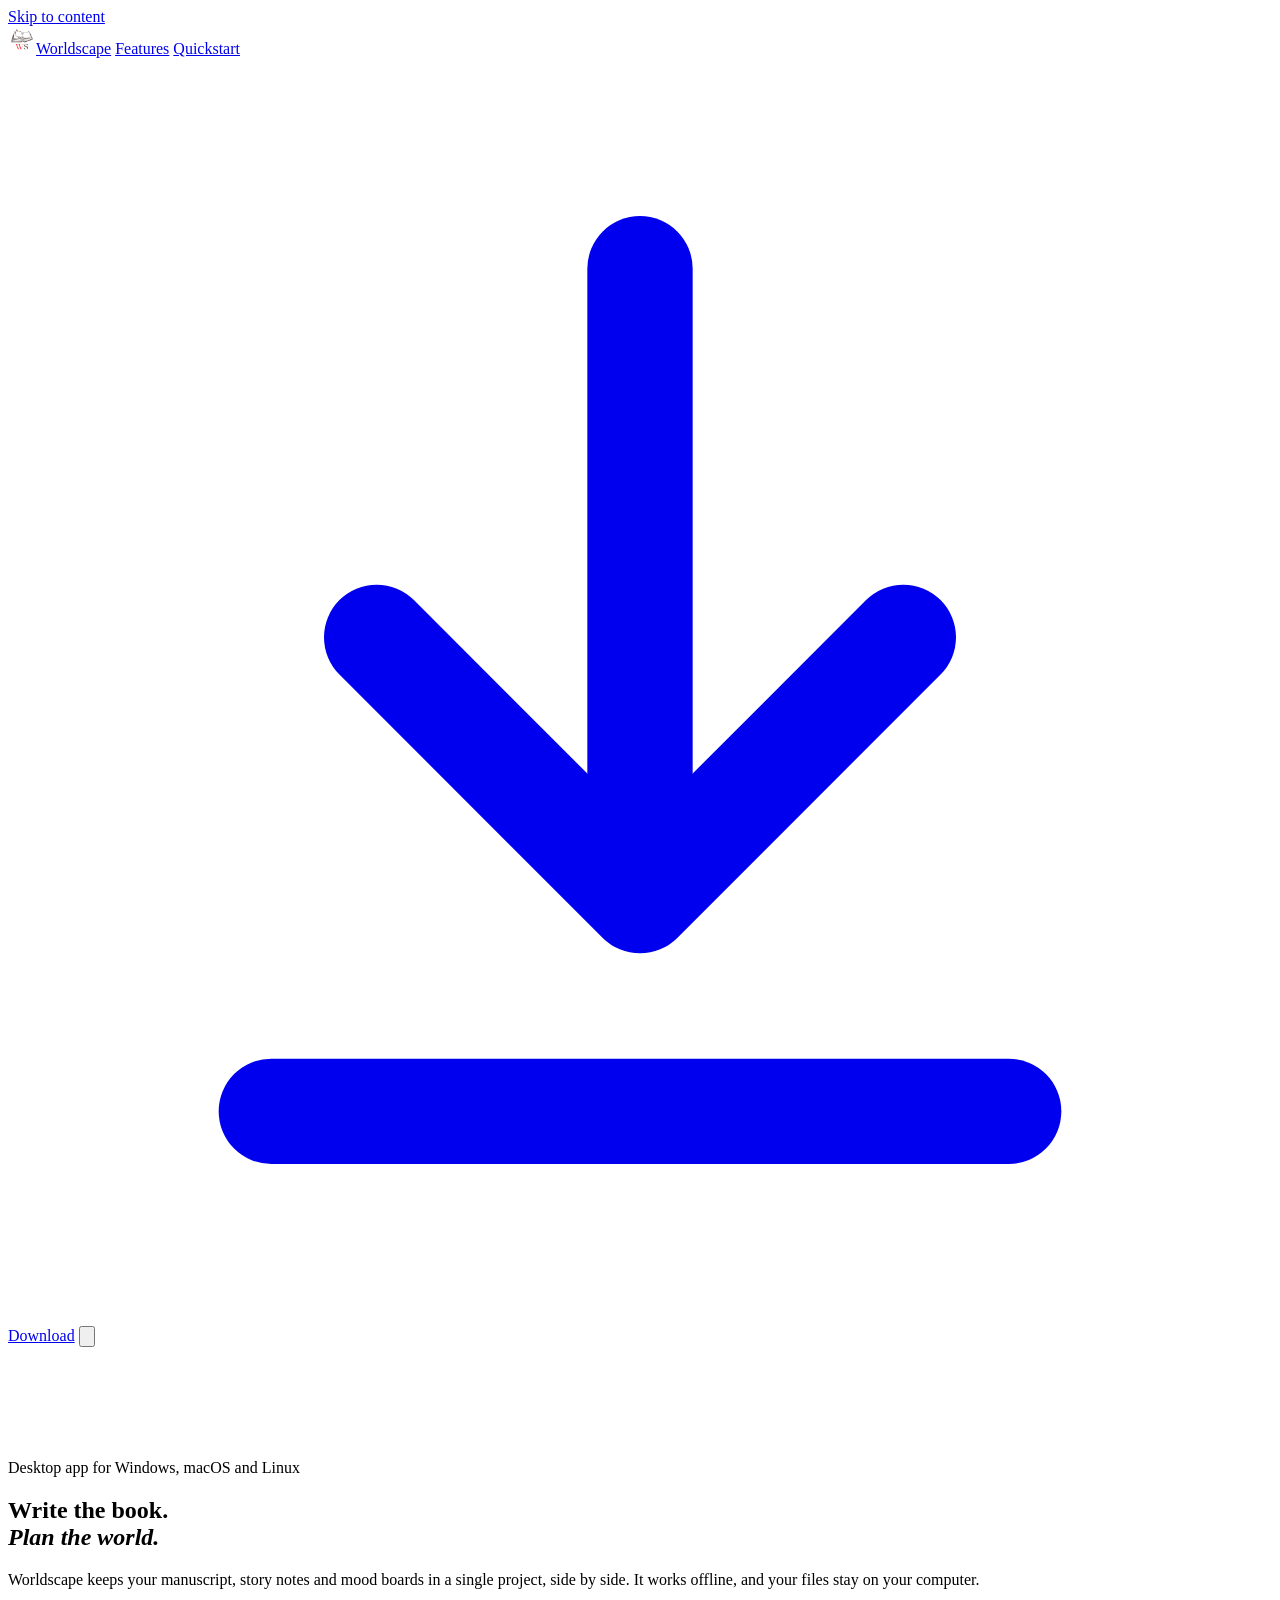
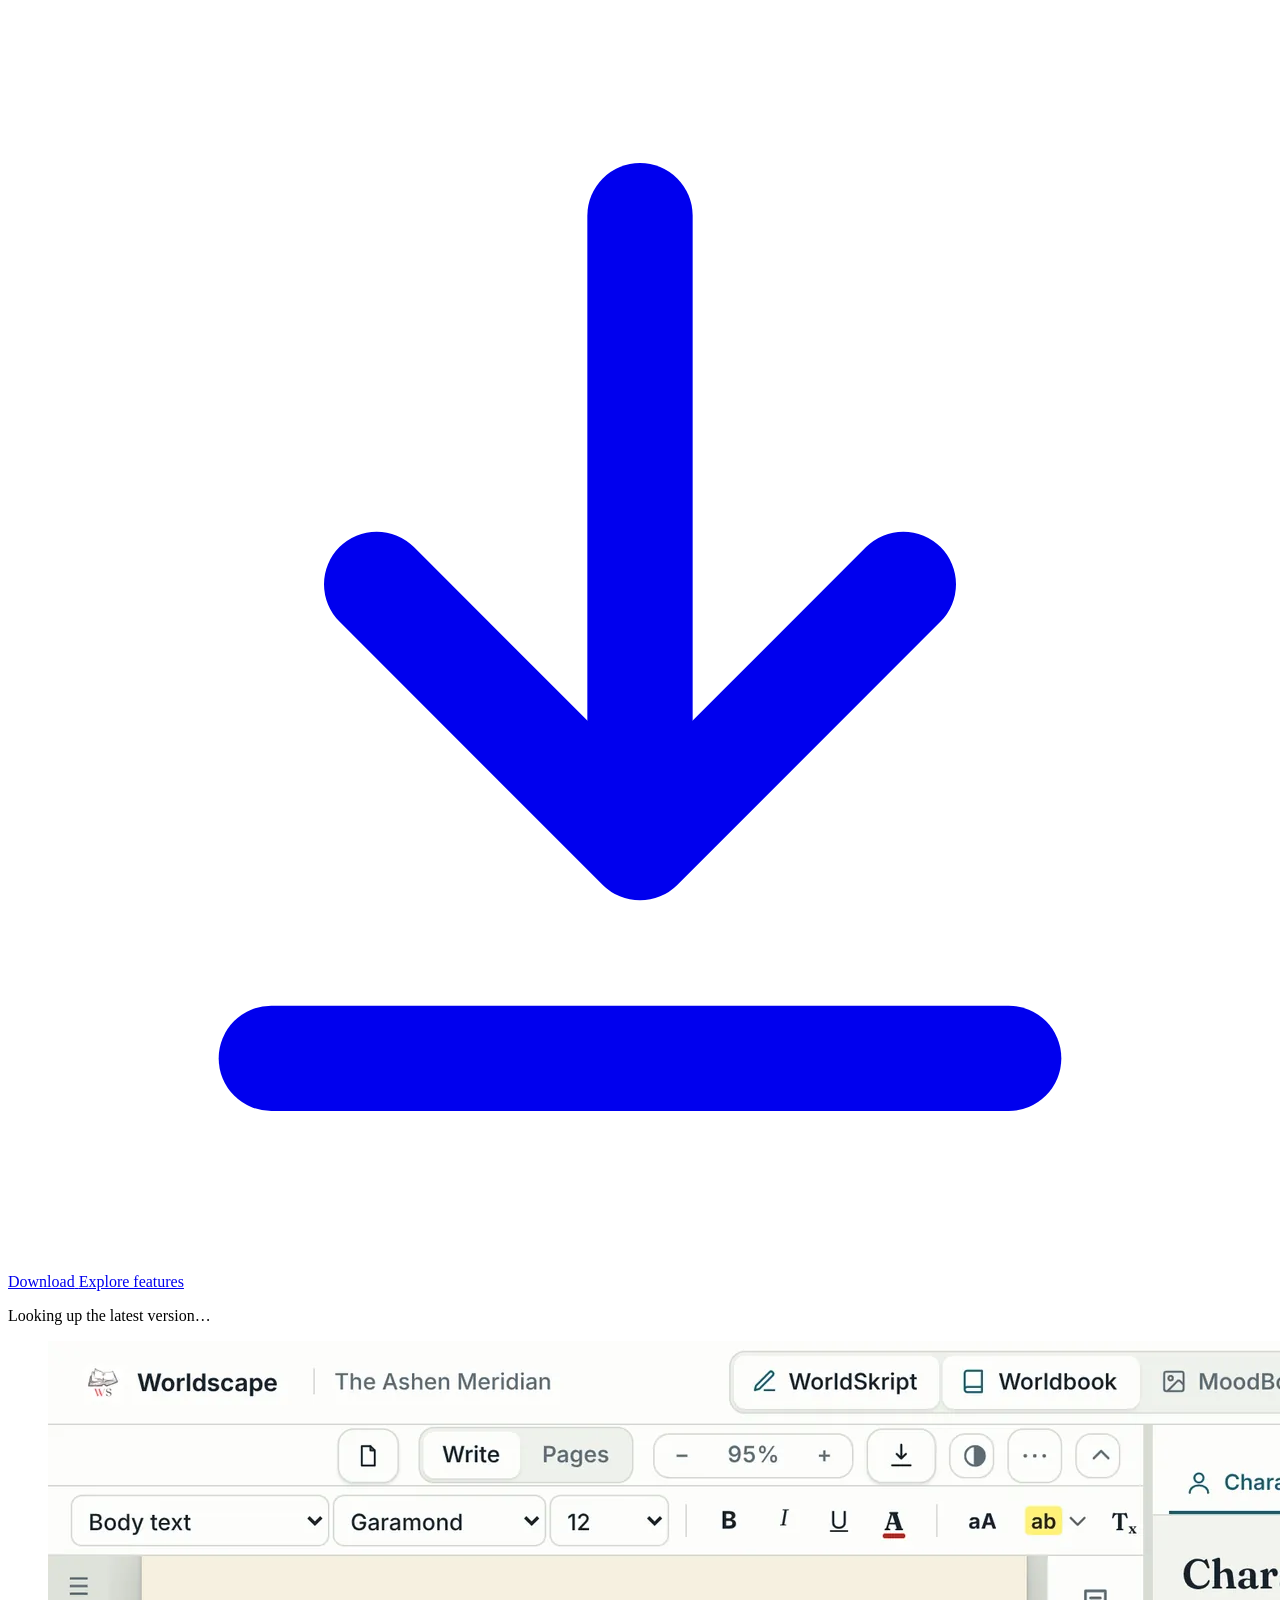
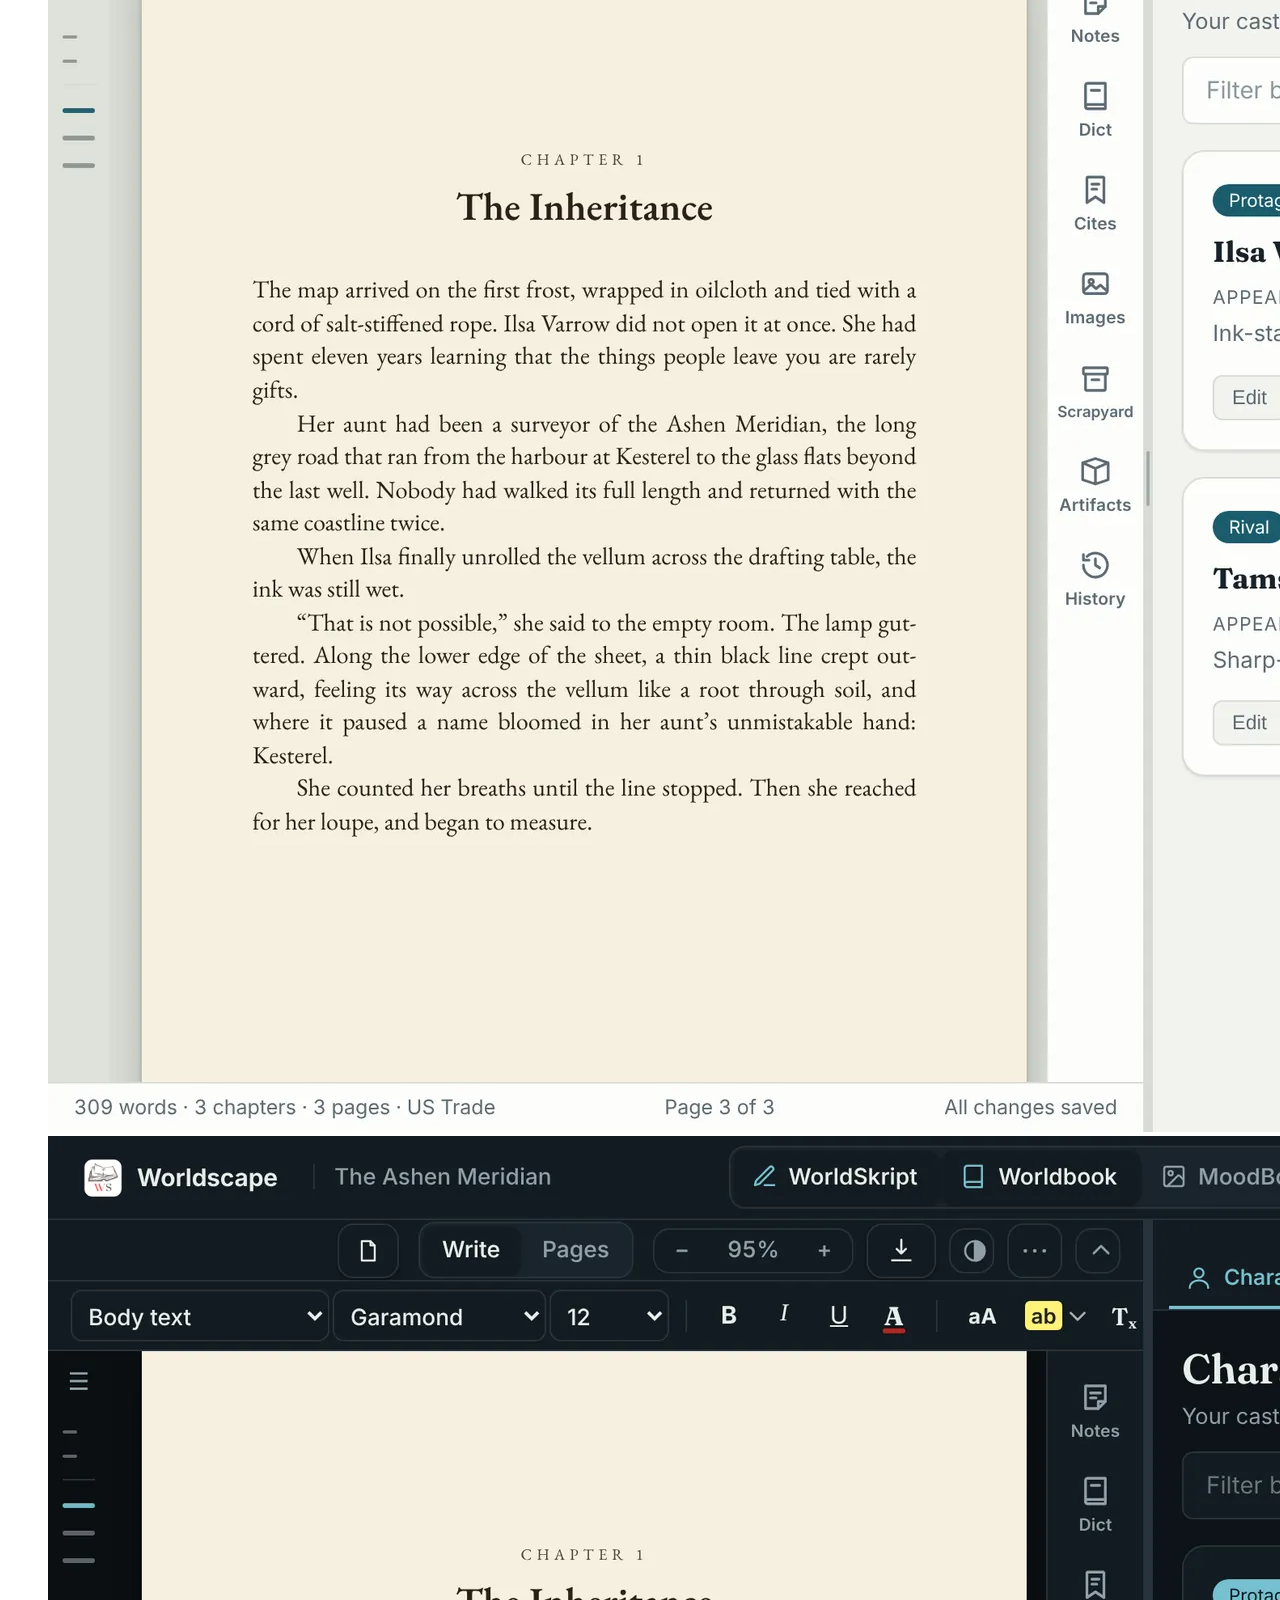
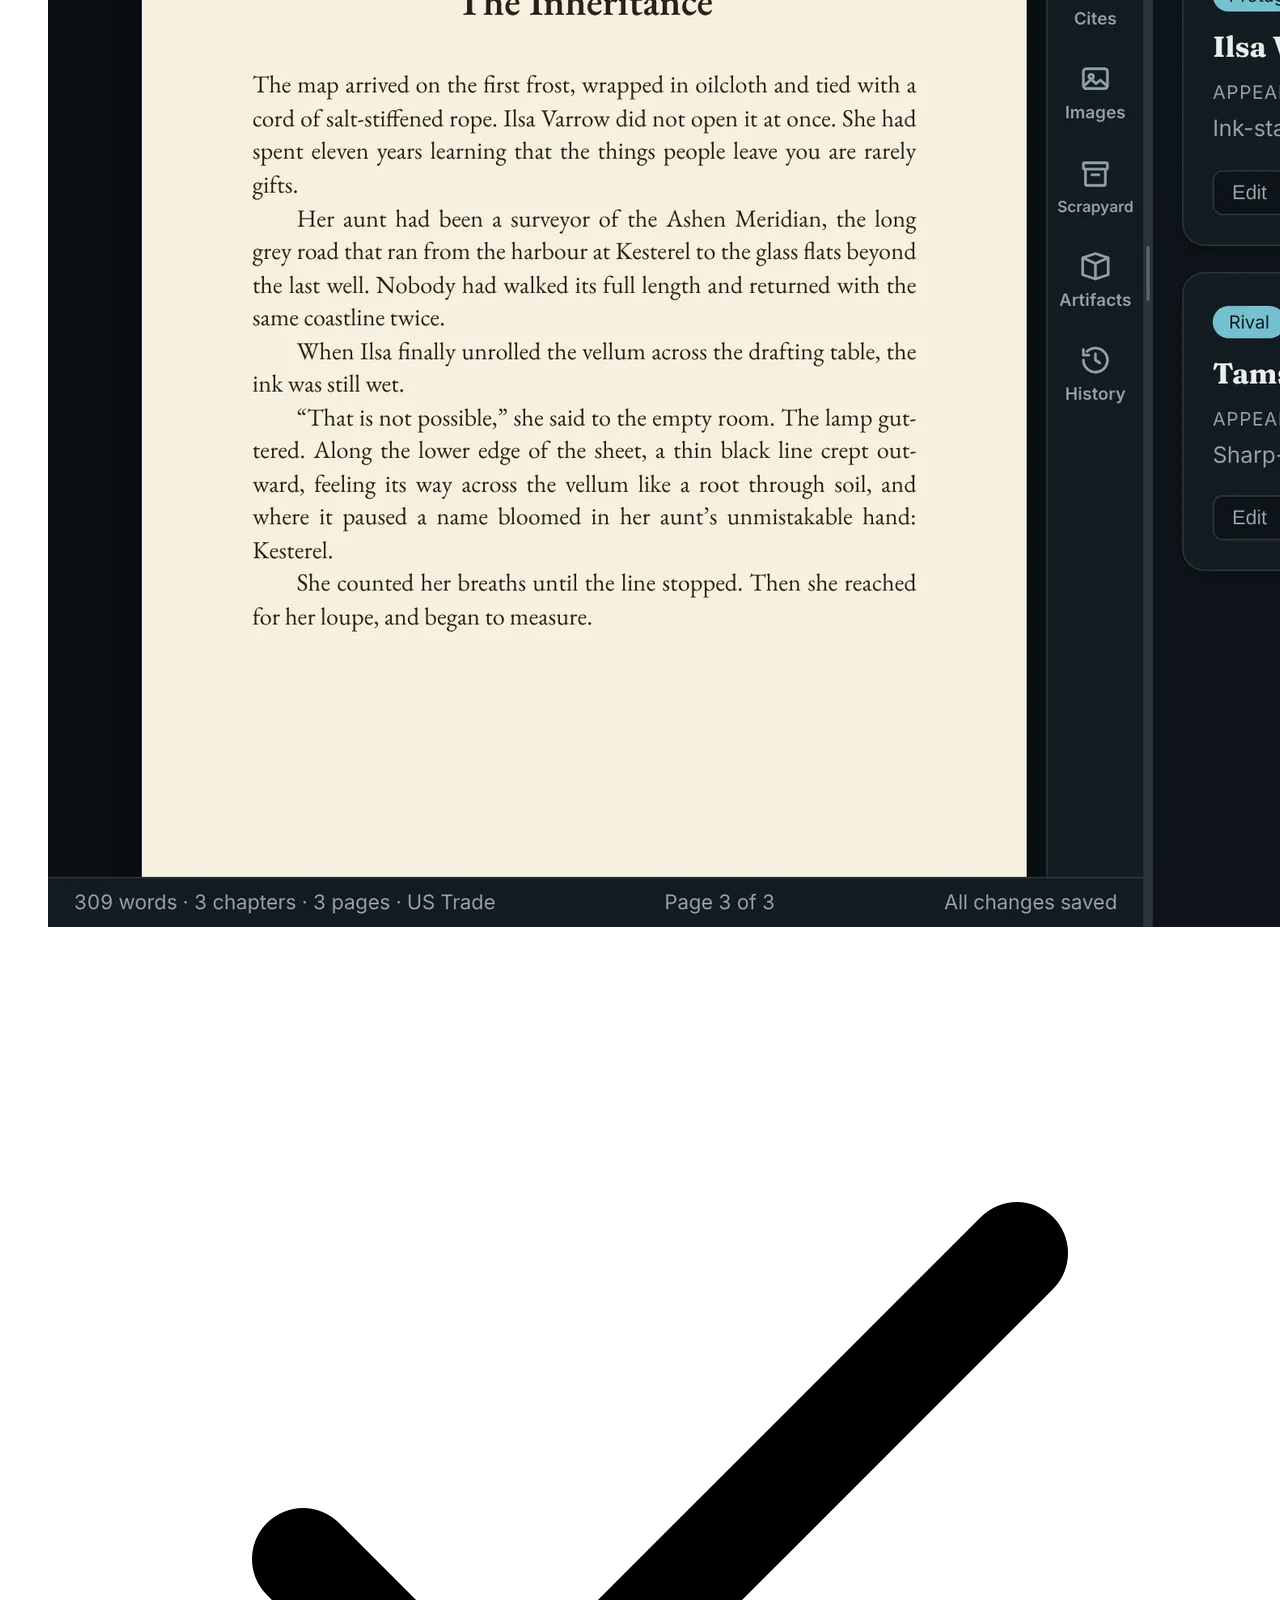
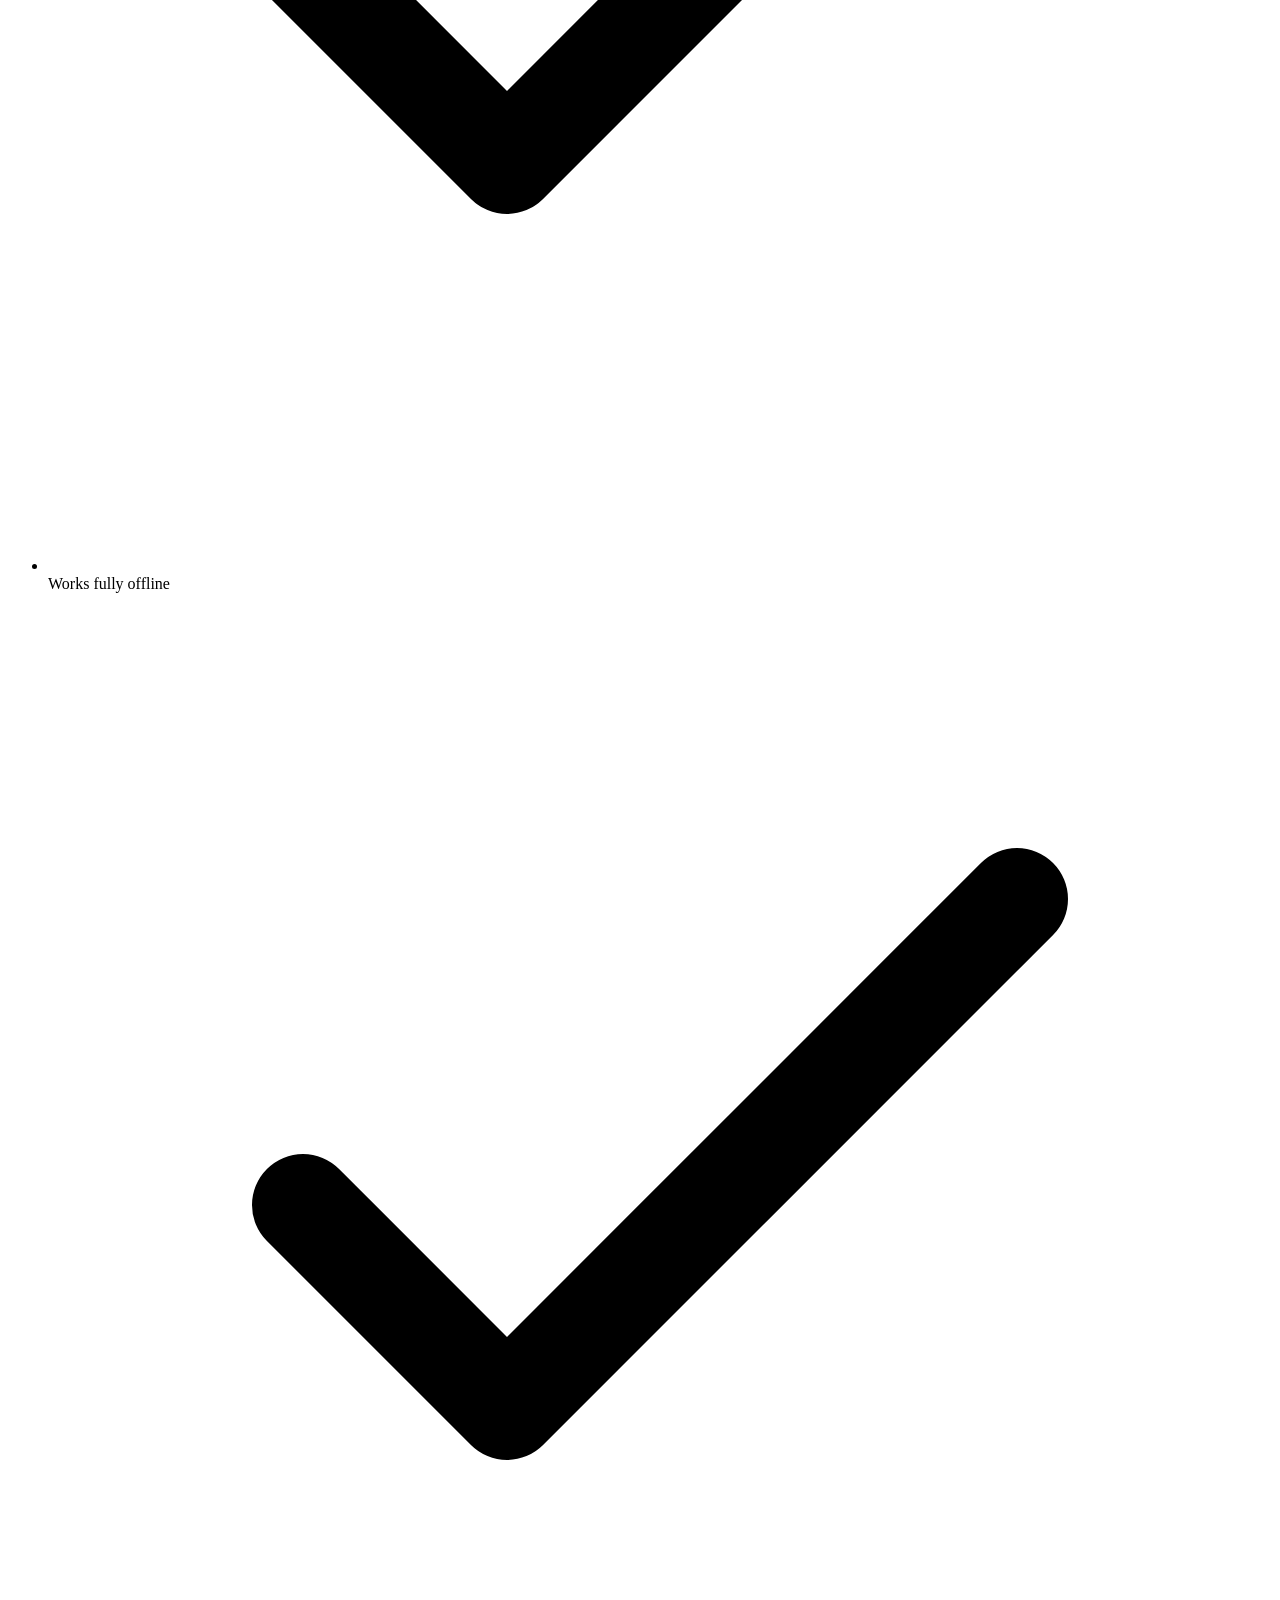
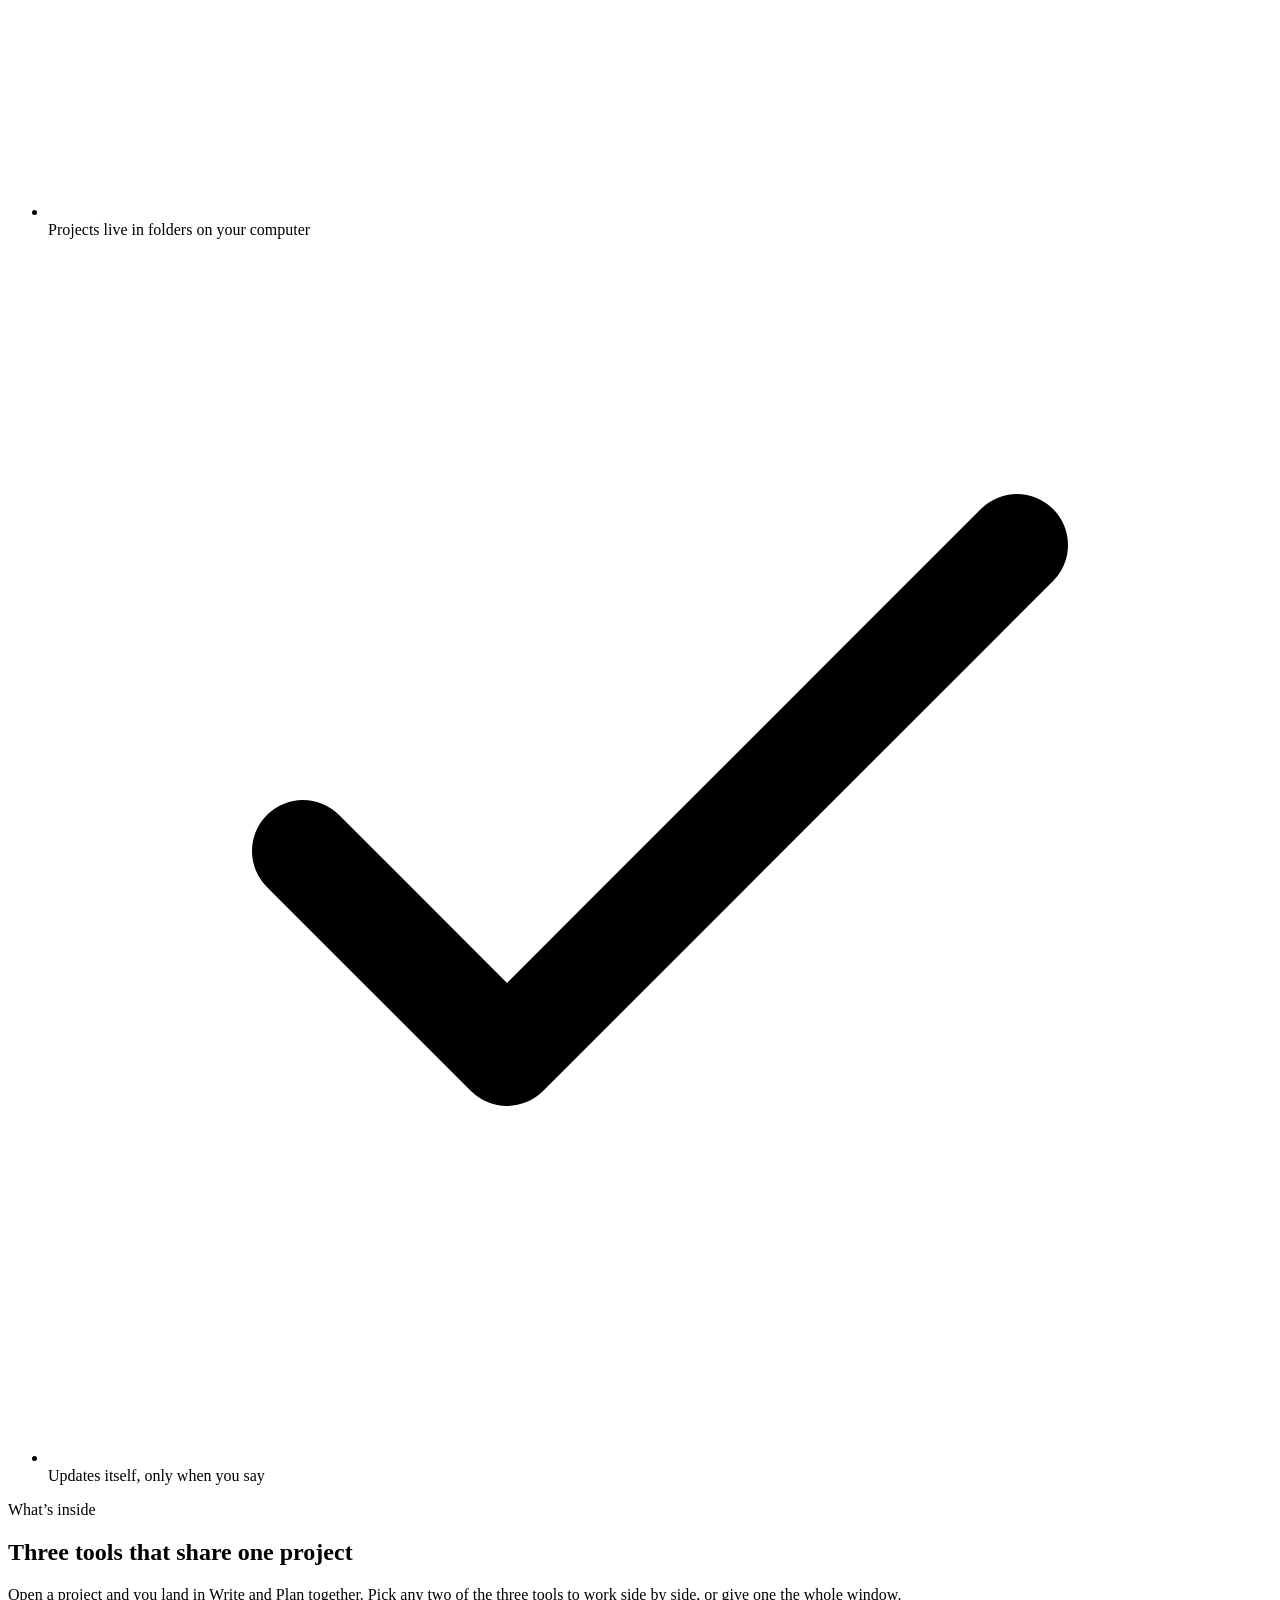
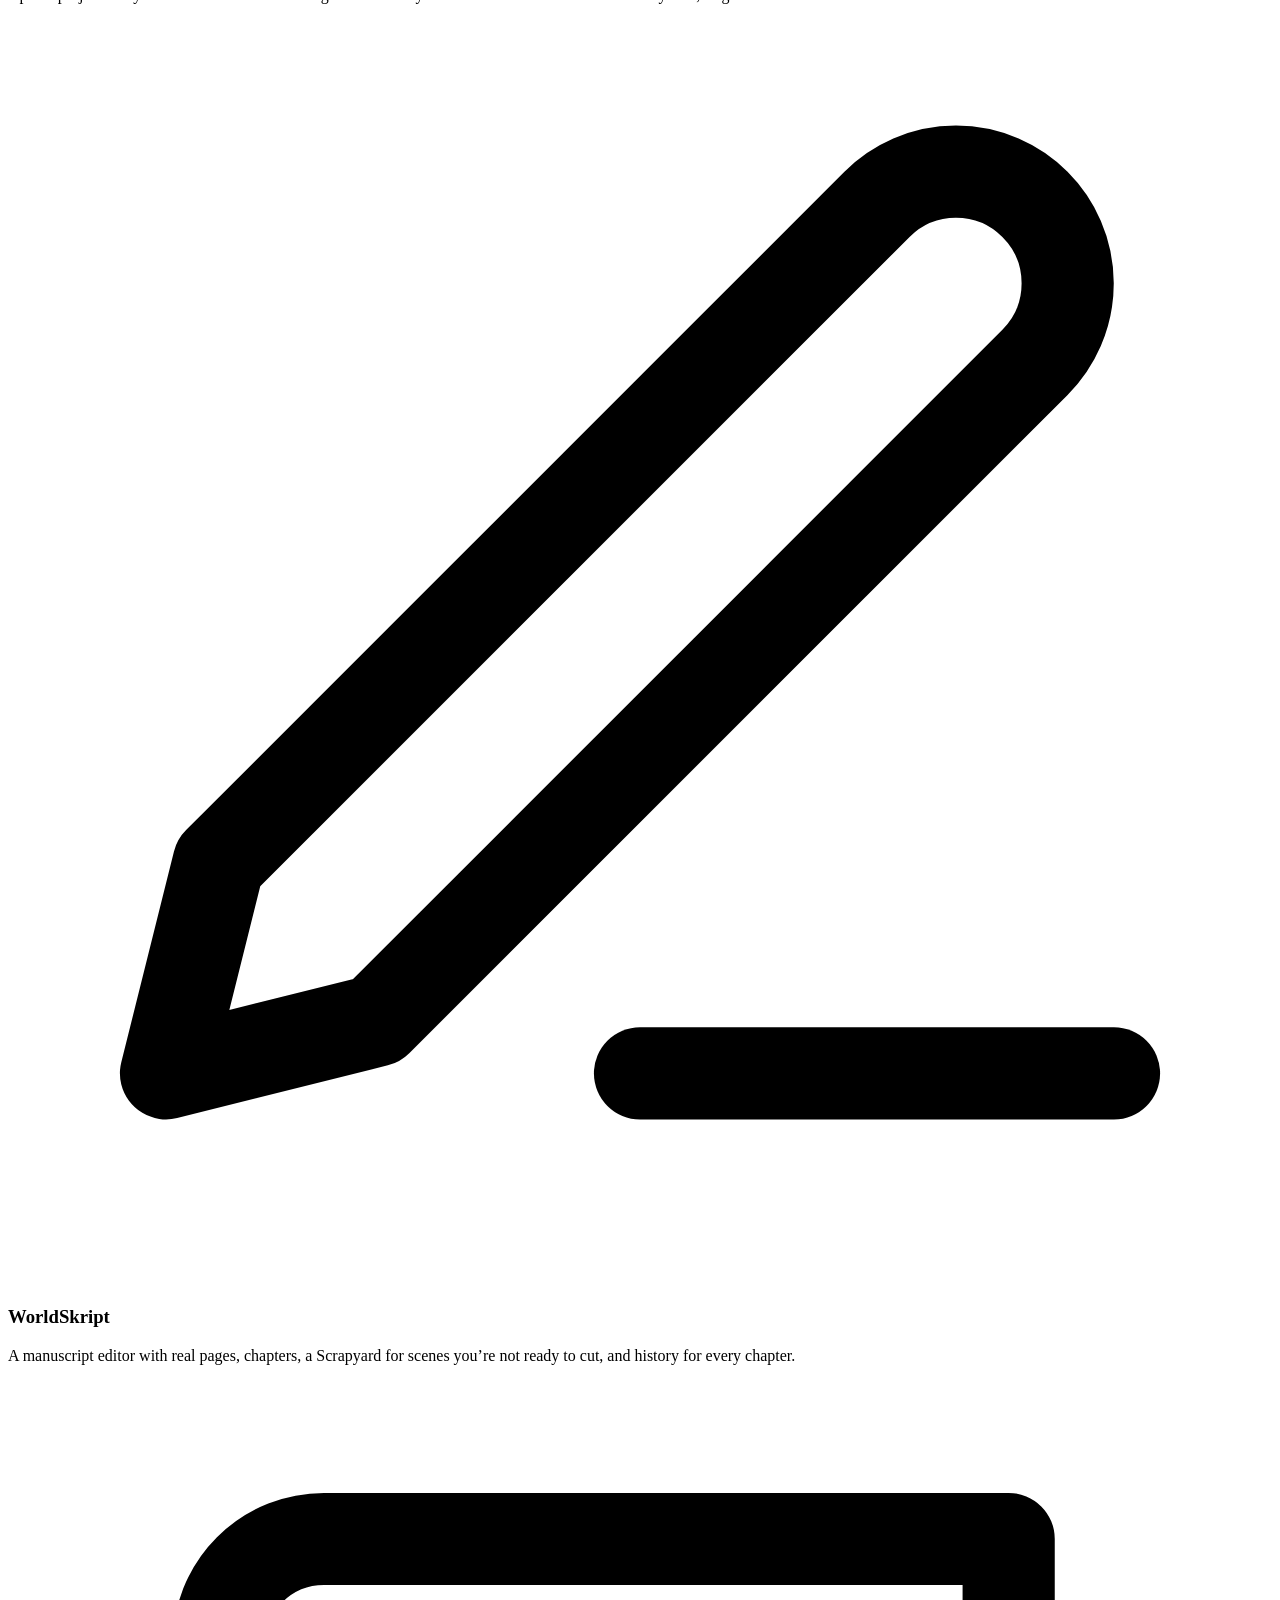
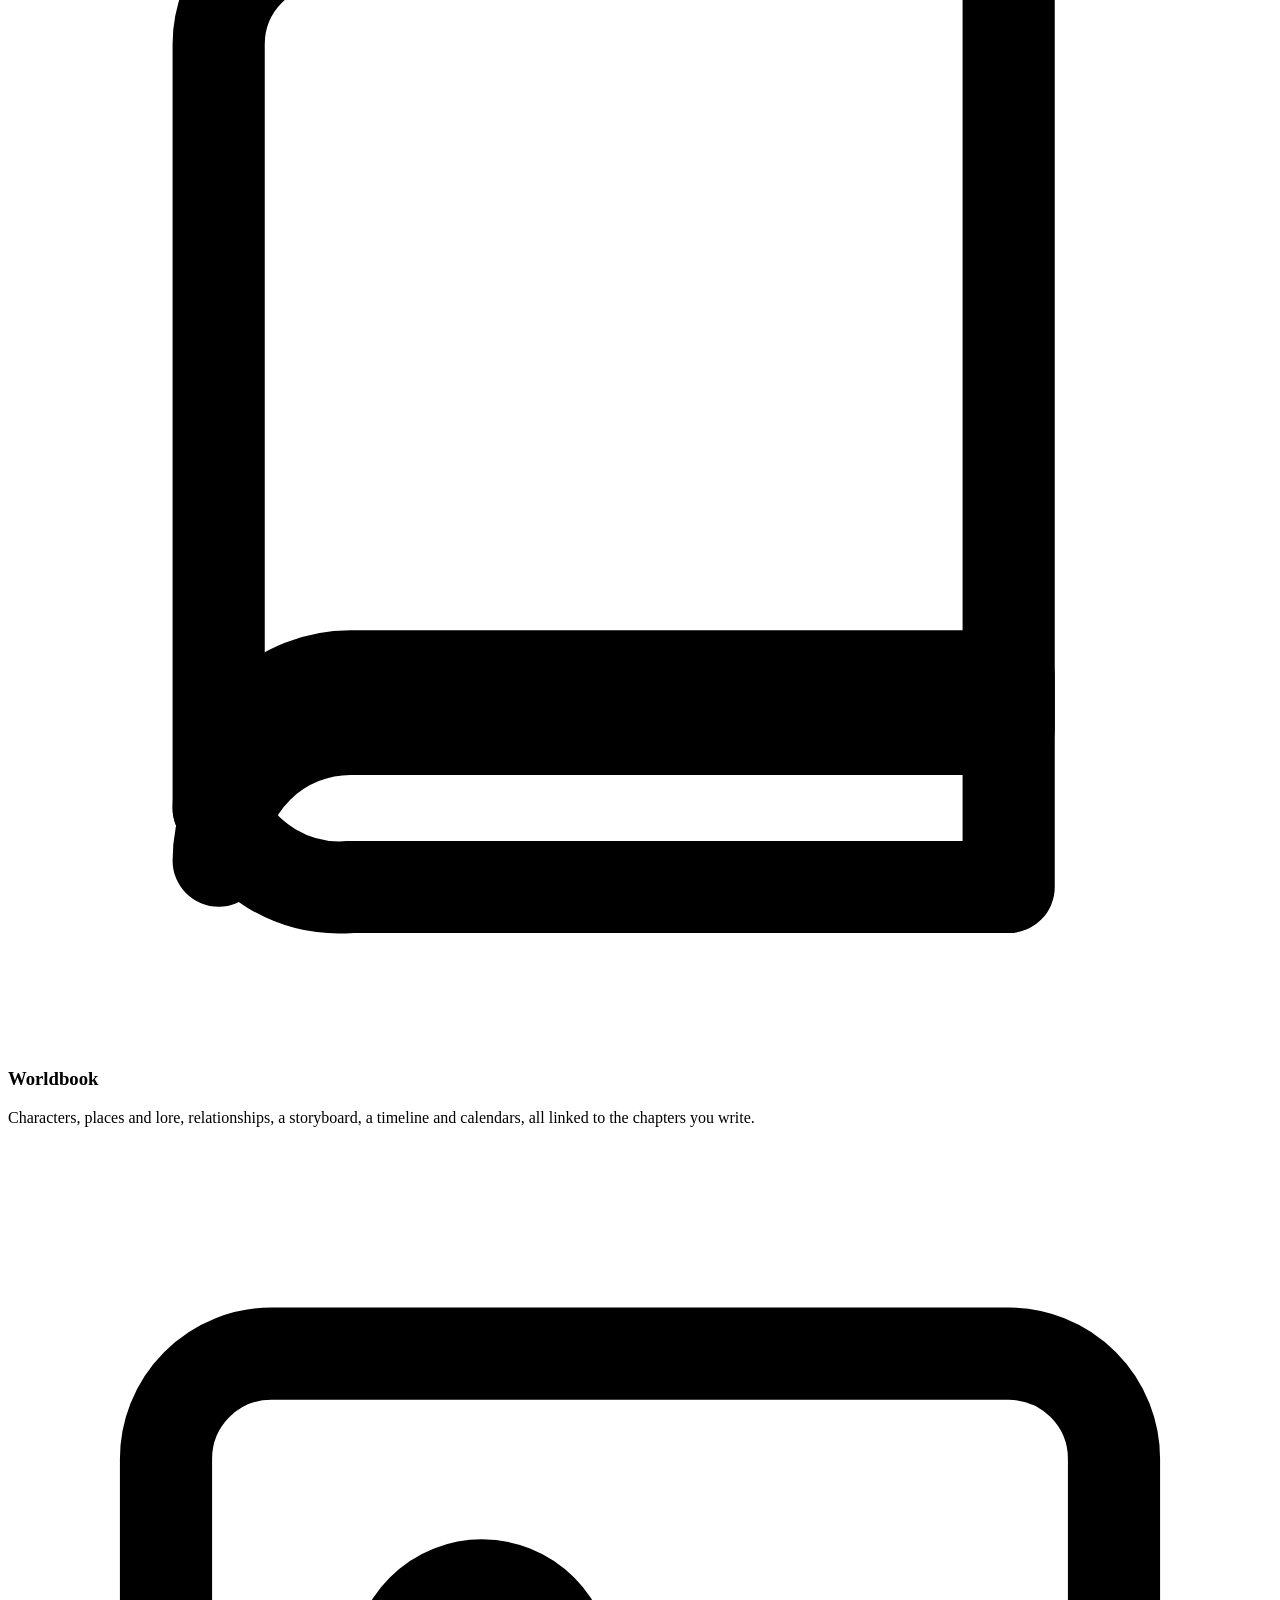
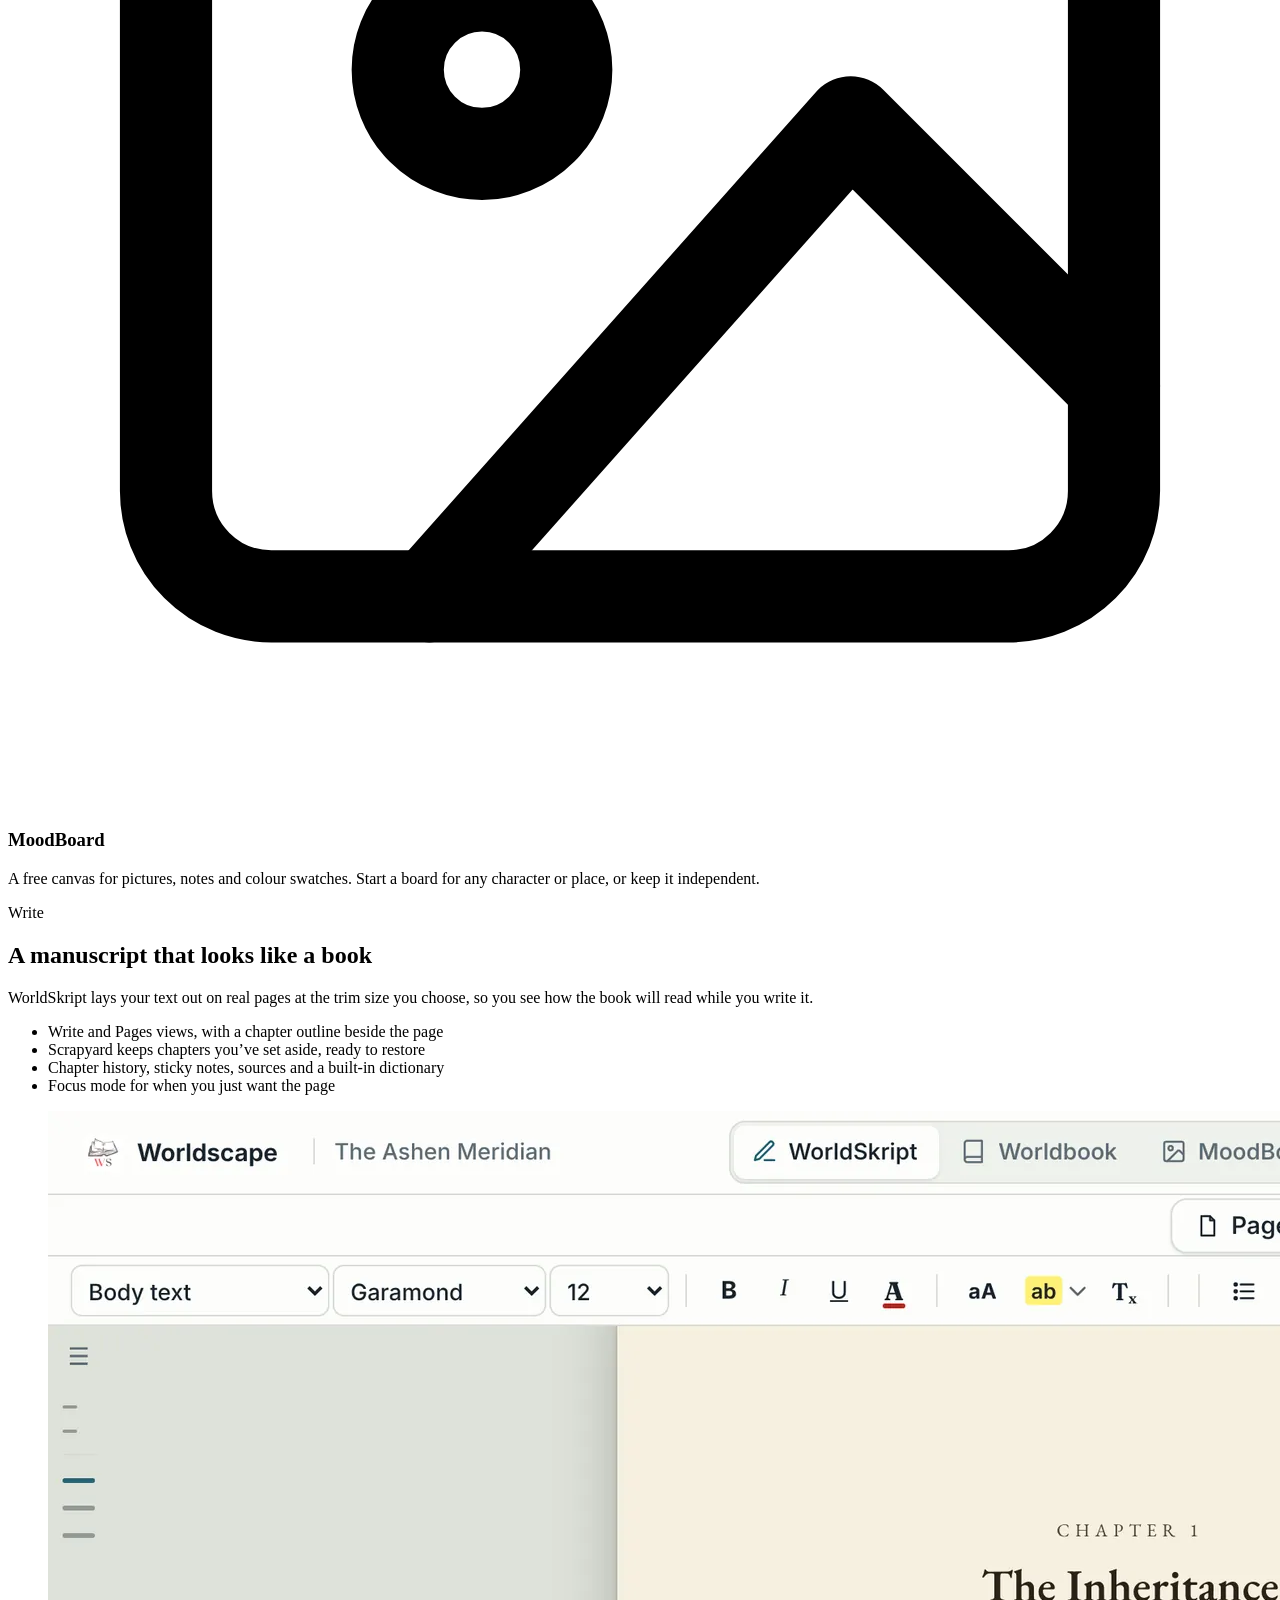
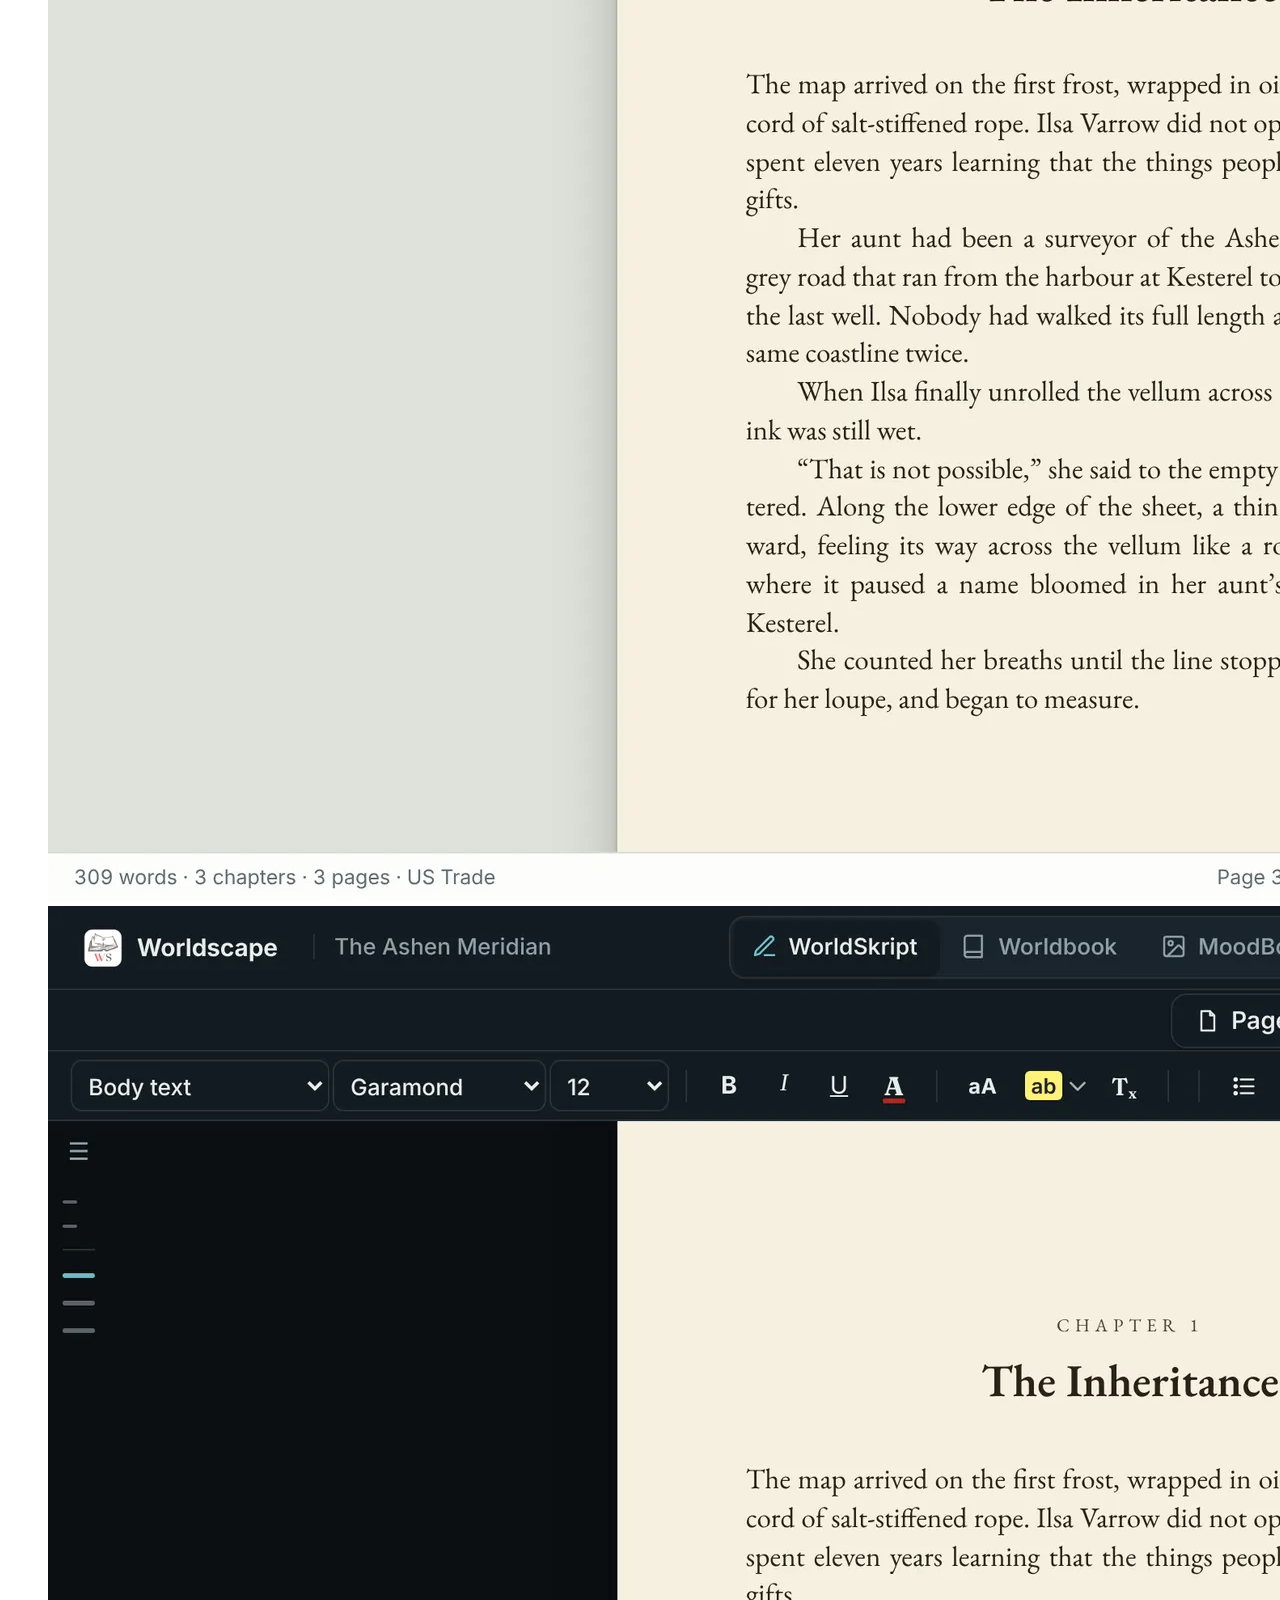
==== commit f0381a29: "new_static_page" ====
--- a/index.html
+++ b/index.html
@@ -5,290 +5,36 @@
 <meta name="viewport" content="width=device-width, initial-scale=1">
 <title>Worldscape: write your book and plan your world</title>
 <meta name="description" content="Worldscape is a desktop app for Windows, macOS and Linux that keeps your manuscript, story notes and mood boards in one project. It works offline and updates itself.">
-<meta name="theme-color" content="#f2f3ef" media="(prefers-color-scheme: light)">
-<meta name="theme-color" content="#1f2b33" media="(prefers-color-scheme: dark)">
+<meta name="theme-color" content="#e6d2a8" media="(prefers-color-scheme: light)">
+<meta name="theme-color" content="#1d150d" media="(prefers-color-scheme: dark)">
 <link rel="icon" type="image/png" href="assets/img/favicon.png">
-<link rel="preload" href="assets/fonts/fraunces-latin-full-normal.woff2" as="font" type="font/woff2" crossorigin>
-<link rel="preload" href="assets/fonts/inter-latin-wght-normal.woff2" as="font" type="font/woff2" crossorigin>
-<style>
-@font-face{font-family:"Fraunces";font-style:normal;font-weight:100 900;font-display:swap;src:url(assets/fonts/fraunces-latin-full-normal.woff2) format("woff2-variations"),url(assets/fonts/fraunces-latin-full-normal.woff2) format("woff2")}
-@font-face{font-family:"Inter";font-style:normal;font-weight:100 900;font-display:swap;src:url(assets/fonts/inter-latin-wght-normal.woff2) format("woff2-variations"),url(assets/fonts/inter-latin-wght-normal.woff2) format("woff2")}
-
-/* Same palette as the app (ui/tokens.css) */
-:root{
-  --canvas:#f2f3ef; --surface:#fcfdfb; --surface2:#eff1ec; --hover:#e5e8e1;
-  --line:#d8dcd4; --line2:#c6ccc2;
-  --ink:#17222b; --muted:#5d6c75; --faint:#8b979e;
-  --accent:#1b5c6d; --accent-h:#154a58; --accent-soft:rgba(27,92,109,.10); --onaccent:#f4fbfc;
-  --amber:#b0801f; --amber-text:#7a5810;
-  --shadow-sm:0 1px 2px rgba(20,32,40,.08),0 1px 1px rgba(20,32,40,.04);
-  --shadow:0 24px 60px -24px rgba(20,32,40,.38),0 2px 8px rgba(20,32,40,.08);
-  --r:10px; --r-sm:7px; --r-lg:16px;
-  --display:"Fraunces",Georgia,"Times New Roman",serif;
-  --ui:"Inter",system-ui,-apple-system,"Segoe UI",Roboto,sans-serif;
-  --mono:ui-monospace,SFMono-Regular,Menlo,Consolas,monospace;
-}
-@media (prefers-color-scheme:dark){
-  :root:not([data-theme="light"]){
-    --canvas:#1f2b33; --surface:#283740; --surface2:#2f404a; --hover:#3a4d58;
-    --line:#3d505b; --line2:#4f6471;
-    --ink:#f0f4f1; --muted:#b0bfc6; --faint:#879aa4;
-    --accent:#8fd3e0; --accent-h:#ade0ea; --accent-soft:rgba(143,211,224,.16); --onaccent:#0b2229;
-    --amber:#e3bd62; --amber-text:#e3bd62;
-    --shadow-sm:0 1px 2px rgba(8,16,22,.35);
-    --shadow:0 24px 56px -24px rgba(8,16,22,.6),0 2px 8px rgba(8,16,22,.25);
-  }
-}
-:root[data-theme="dark"]{
-  --canvas:#1f2b33; --surface:#283740; --surface2:#2f404a; --hover:#3a4d58;
-  --line:#3d505b; --line2:#4f6471;
-  --ink:#f0f4f1; --muted:#b0bfc6; --faint:#879aa4;
-  --accent:#8fd3e0; --accent-h:#ade0ea; --accent-soft:rgba(143,211,224,.16); --onaccent:#0b2229;
-  --amber:#e3bd62; --amber-text:#e3bd62;
-  --shadow-sm:0 1px 2px rgba(8,16,22,.35);
-  --shadow:0 24px 56px -24px rgba(8,16,22,.6),0 2px 8px rgba(8,16,22,.25);
-}
-
-*{box-sizing:border-box}
-html{scroll-behavior:smooth;scroll-padding-top:84px}
-@media (prefers-reduced-motion:reduce){html{scroll-behavior:auto}}
-body{margin:0;background:var(--canvas);color:var(--ink);font:16px/1.65 var(--ui);-webkit-font-smoothing:antialiased;text-rendering:optimizeLegibility}
-img{display:block;max-width:100%;height:auto}
-figure{margin:0}
-a{color:var(--accent)}
-.wrap{width:100%;max-width:1120px;margin:0 auto;padding:0 clamp(20px,4vw,40px)}
-:focus-visible{outline:none;box-shadow:0 0 0 2px var(--canvas),0 0 0 4px var(--accent);border-radius:var(--r-sm)}
-.skip{position:absolute;left:-9999px;top:8px;background:var(--accent);color:var(--onaccent);padding:8px 14px;border-radius:var(--r-sm);z-index:100}
-.skip:focus{left:12px}
-
-/* Type */
-h1,h2,h3{font-family:var(--display);font-weight:600;letter-spacing:-.015em;margin:0;color:var(--ink)}
-h1{font-size:clamp(40px,6.2vw,68px);line-height:1.04;letter-spacing:-.025em}
-h2{font-size:clamp(28px,3.6vw,40px);line-height:1.12}
-h3{font-size:1.25rem;line-height:1.25}
-.eyebrow{font:600 .72rem/1 var(--ui);letter-spacing:.09em;text-transform:uppercase;color:var(--muted);margin:0 0 14px}
-.lede{font-size:clamp(1.05rem,1.5vw,1.2rem);color:var(--muted);max-width:36em;margin:20px 0 0}
-p{margin:0}
-
-/* Nav */
-.nav{position:sticky;top:0;z-index:50;background:color-mix(in srgb,var(--canvas) 86%,transparent);backdrop-filter:saturate(1.4) blur(12px);-webkit-backdrop-filter:saturate(1.4) blur(12px);border-bottom:1px solid var(--line)}
-.nav .wrap{display:flex;align-items:center;gap:8px;height:60px}
-.brand{display:flex;align-items:center;gap:10px;font-weight:650;color:var(--ink);text-decoration:none;margin-right:auto}
-.brand img{width:28px;height:28px;border-radius:7px}
-.nav a.link{color:var(--muted);text-decoration:none;font-size:.92rem;font-weight:500;padding:8px 10px;border-radius:var(--r-sm)}
-.nav a.link:hover{color:var(--ink);background:var(--hover)}
-.icon-btn{width:36px;height:36px;display:inline-grid;place-items:center;background:transparent;border:1px solid var(--line);border-radius:var(--r-sm);color:var(--ink);cursor:pointer}
-.icon-btn:hover{background:var(--hover)}
-.icon-btn svg{width:17px;height:17px}
-@media (max-width:640px){.nav a.link.hide-s{display:none}}
-
-/* Buttons */
-.btn{display:inline-flex;align-items:center;justify-content:center;gap:10px;min-height:46px;padding:0 20px;border-radius:var(--r);font:600 .95rem/1 var(--ui);text-decoration:none;border:1px solid transparent;cursor:pointer;transition:background .15s,border-color .15s}
-.btn svg{width:18px;height:18px;flex:none}
-.btn-primary{background:var(--accent);color:var(--onaccent);box-shadow:var(--shadow-sm)}
-.btn-primary:hover{background:var(--accent-h)}
-.btn-ghost{background:var(--surface);color:var(--ink);border-color:var(--line2)}
-.btn-ghost:hover{background:var(--hover)}
-.btn .sz{font-weight:500;opacity:.75;font-size:.85rem;white-space:nowrap}
-.btn span:first-of-type{white-space:nowrap}
-
-/* Hero */
-.hero{padding:clamp(48px,8vw,96px) 0 0}
-.hero .actions{display:flex;flex-wrap:wrap;gap:12px;margin-top:32px}
-.meta{margin-top:16px;color:var(--muted);font-size:.9rem;min-height:1.5em}
-.meta b{color:var(--ink);font-weight:600}
-.shot{margin:clamp(40px,6vw,72px) 0 0}
-.frame{border:1px solid var(--line2);border-radius:14px;overflow:hidden;background:var(--surface);box-shadow:var(--shadow)}
-.frame img{width:100%}
-.t-dark{display:none}
-@media (prefers-color-scheme:dark){:root:not([data-theme="light"]) .t-light{display:none}:root:not([data-theme="light"]) .t-dark{display:block}}
-:root[data-theme="dark"] .t-light{display:none}
-:root[data-theme="dark"] .t-dark{display:block}
-.facts{display:flex;flex-wrap:wrap;gap:10px 28px;margin:28px 0 0;padding:0;list-style:none;color:var(--muted);font-size:.92rem}
-.facts li{display:flex;align-items:center;gap:8px}
-.facts svg{width:16px;height:16px;color:var(--accent);flex:none}
-
-/* Sections */
-section{padding:clamp(64px,9vw,120px) 0 0}
-.head{max-width:40em;margin-bottom:clamp(28px,4vw,48px)}
-.head p{color:var(--muted);margin-top:14px;font-size:1.05rem}
-
-/* Tools trio */
-.trio{display:grid;grid-template-columns:repeat(3,1fr);gap:16px}
-.card{background:var(--surface);border:1px solid var(--line);border-radius:var(--r-lg);padding:24px;box-shadow:var(--shadow-sm)}
-.card .ic{width:38px;height:38px;border-radius:var(--r-sm);background:var(--accent-soft);color:var(--accent);display:grid;place-items:center;margin-bottom:16px}
-.card .ic svg{width:19px;height:19px}
-.card h3{margin-bottom:8px}
-.card p{color:var(--muted);font-size:.95rem}
-@media (max-width:860px){.trio{grid-template-columns:1fr}}
-
-/* Feature rows */
-.rows{display:grid;gap:clamp(56px,8vw,104px)}
-.row{display:grid;grid-template-columns:minmax(0,5fr) minmax(0,7fr);gap:clamp(28px,5vw,64px);align-items:center}
-.row.flip{grid-template-columns:minmax(0,7fr) minmax(0,5fr)}
-.row.flip .copy{order:2}
-.copy p{color:var(--muted);margin-top:14px}
-.copy ul{list-style:none;margin:20px 0 0;padding:0;display:grid;gap:10px}
-.copy li{display:flex;gap:10px;font-size:.95rem;color:var(--ink)}
-.copy li::before{content:"";flex:none;width:6px;height:6px;border-radius:2px;background:var(--amber);margin-top:.62em}
-@media (max-width:860px){.row,.row.flip{grid-template-columns:1fr}.row.flip .copy{order:0}}
-
-/* Downloads */
-.dl-grid{display:grid;grid-template-columns:repeat(3,1fr);gap:16px;align-items:start}
-.os{background:var(--surface);border:1px solid var(--line);border-radius:var(--r-lg);padding:24px;box-shadow:var(--shadow-sm);display:flex;flex-direction:column;gap:16px}
-.os.yours{border-color:var(--accent);box-shadow:0 0 0 1px var(--accent),var(--shadow-sm)}
-.os-head{display:flex;align-items:center;gap:12px}
-.os-head .ic{width:38px;height:38px;border-radius:var(--r-sm);background:var(--accent-soft);color:var(--accent);display:grid;place-items:center}
-.os-head .ic svg{width:19px;height:19px}
-.os-head h3{margin-right:auto}
-.badge{font:600 .68rem/1 var(--ui);letter-spacing:.06em;text-transform:uppercase;background:var(--accent);color:var(--onaccent);padding:6px 8px;border-radius:999px}
-.os .sub{color:var(--muted);font-size:.9rem;margin-top:-8px}
-.os .btn{width:100%;justify-content:space-between}
-.alt-h{font:600 .72rem/1 var(--ui);letter-spacing:.09em;text-transform:uppercase;color:var(--muted);margin:4px 0 -4px}
-.alt{list-style:none;margin:0;padding:0;border-top:1px solid var(--line)}
-.alt li{display:flex;gap:6px 12px;align-items:baseline;flex-wrap:wrap;padding:10px 0;border-bottom:1px solid var(--line);font-size:.9rem}
-.alt a{color:var(--ink);font-weight:500;text-decoration:none;margin-right:auto}
-.alt a:hover{color:var(--accent);text-decoration:underline}
-.alt .tag,.alt .sz{color:var(--muted);font-size:.82rem}
-.os .none{color:var(--muted);font-size:.92rem}
-.dl-state{color:var(--muted);padding:28px;border:1px dashed var(--line2);border-radius:var(--r-lg);text-align:center;grid-column:1/-1}
-@media (max-width:900px){.dl-grid{grid-template-columns:1fr}}
-
-/* Install */
-.install{display:grid;grid-template-columns:minmax(0,5fr) minmax(0,7fr);gap:clamp(28px,5vw,64px);align-items:start}
-.note{background:var(--surface);border:1px solid var(--line);border-left:3px solid var(--amber);border-radius:var(--r);padding:16px 18px;color:var(--muted);font-size:.95rem;margin-top:22px}
-.acc{border-top:1px solid var(--line)}
-.acc details{border-bottom:1px solid var(--line)}
-.acc summary{list-style:none;cursor:pointer;display:flex;align-items:center;justify-content:space-between;padding:18px 4px;font-weight:600;font-size:1.02rem}
-.acc summary::-webkit-details-marker{display:none}
-.acc summary::after{content:"";width:8px;height:8px;border-right:2px solid var(--muted);border-bottom:2px solid var(--muted);transform:rotate(45deg);transition:transform .15s;margin-right:6px}
-.acc details[open] summary::after{transform:rotate(-135deg)}
-.acc .body{padding:0 4px 20px;color:var(--muted);font-size:.96rem;max-width:42em}
-.acc ol{margin:0;padding-left:1.2em;display:grid;gap:10px}
-.acc b{color:var(--ink);font-weight:600}
-code{font:.88em var(--mono);background:var(--surface2);border:1px solid var(--line);padding:.1em .38em;border-radius:5px;color:var(--ink)}
-.cmd{display:flex;align-items:stretch;gap:8px;margin:12px 0 2px;flex-wrap:wrap}
-.cmd code{flex:1 1 280px;padding:.7em .9em;border-radius:var(--r-sm);overflow-x:auto;white-space:nowrap;display:block}
-.cmd button{font:600 .85rem var(--ui);background:var(--surface);color:var(--ink);border:1px solid var(--line2);border-radius:var(--r-sm);padding:0 16px;min-height:40px;cursor:pointer}
-.cmd button:hover{background:var(--hover)}
-@media (max-width:900px){.install{grid-template-columns:1fr}}
-
-/* Updates */
-.steps{display:grid;grid-template-columns:repeat(3,1fr);gap:16px;counter-reset:s;margin:0;padding:0;list-style:none}
-.steps li{background:var(--surface);border:1px solid var(--line);border-radius:var(--r-lg);padding:24px;counter-increment:s;box-shadow:var(--shadow-sm)}
-.steps li::before{content:counter(s);display:grid;place-items:center;width:28px;height:28px;border-radius:50%;background:var(--accent-soft);color:var(--accent);font:600 .85rem var(--ui);margin-bottom:16px}
-.steps h3{margin-bottom:8px;font-size:1.1rem}
-.steps p{color:var(--muted);font-size:.94rem}
-.fine{margin-top:20px;color:var(--muted);font-size:.92rem;display:flex;gap:10px;align-items:flex-start}
-.fine svg{width:17px;height:17px;color:var(--accent);flex:none;margin-top:.2em}
-@media (max-width:860px){.steps{grid-template-columns:1fr}}
-
-/* Quickstart */
-.qs{display:grid;grid-template-columns:230px minmax(0,1fr);gap:clamp(28px,5vw,64px);align-items:start}
-.qs>*{min-width:0}
-.qs-toc{position:sticky;top:84px;max-height:calc(100vh - 104px);overflow:auto}
-.qs-toc .alt-h{margin:0 0 12px}
-.qs-toc ol{list-style:none;margin:0;padding:0;border-left:1px solid var(--line)}
-.qs-toc a{display:flex;gap:10px;align-items:baseline;padding:7px 12px;margin-left:-1px;border-left:2px solid transparent;color:var(--muted);text-decoration:none;font-size:.92rem;font-weight:500}
-.qs-toc a span{font:600 .75rem var(--ui);color:var(--faint);min-width:1.3em}
-.qs-toc a:hover{color:var(--ink);background:var(--hover)}
-.qs-toc a.on{color:var(--accent);border-left-color:var(--accent);background:var(--accent-soft)}
-.qs-toc a.on span{color:var(--accent)}
-.qs-chap{padding:clamp(28px,4vw,44px) 0;border-top:1px solid var(--line)}
-.qs-chap:first-child{border-top:0;padding-top:0}
-.qs-chap>header{display:flex;gap:16px;align-items:center;margin-bottom:22px}
-.qs-n{flex:none;width:44px;height:44px;border-radius:12px;background:var(--accent-soft);color:var(--accent);display:grid;place-items:center;font:600 1.15rem var(--display)}
-.qs-t{font-size:clamp(1.5rem,2.4vw,1.9rem);line-height:1.15}
-.qs-chap>header p{color:var(--muted);font-size:.95rem;margin-top:4px}
-.qs-chap>h3{font-size:1.25rem;margin:34px 0 10px}
-.qs-chap>h4{font:600 .98rem var(--ui);margin:22px 0 8px;color:var(--amber-text)}
-.qs-chap>p,.qs-list,.qs-ol{color:var(--muted);max-width:44em}
-.qs-chap>p+p,.qs-chap>p+.qs-list,.qs-chap>p+.qs-ol{margin-top:12px}
-.qs-chap b{color:var(--ink);font-weight:600}
-.qs-list,.qs-ol{margin:12px 0 0;padding:0;display:grid;gap:9px;font-size:.96rem}
-.qs-list{list-style:none}
-.qs-list li{position:relative;padding-left:18px}
-.qs-list li::before{content:"";position:absolute;left:2px;top:.68em;width:6px;height:6px;border-radius:2px;background:var(--amber)}
-.qs-ol{counter-reset:q;list-style:none}
-.qs-ol li{counter-increment:q;position:relative;padding-left:36px}
-.qs-ol li::before{content:counter(q);position:absolute;left:0;top:.12em;width:24px;height:24px;border-radius:50%;background:var(--accent-soft);color:var(--accent);display:grid;place-items:center;font:600 .78rem var(--ui)}
-.qs-chap .note{max-width:44em}
-.qs-tbl{margin-top:16px;overflow-x:auto;border:1px solid var(--line);border-radius:var(--r);background:var(--surface);box-shadow:var(--shadow-sm)}
-.qs-tbl table{width:100%;border-collapse:collapse;font-size:.94rem}
-.qs-tbl th{text-align:left;font:600 .72rem var(--ui);letter-spacing:.09em;text-transform:uppercase;color:var(--muted);background:var(--surface2);padding:12px 16px}
-.qs-tbl td{padding:12px 16px;border-top:1px solid var(--line);color:var(--muted);vertical-align:top}
-.qs-tbl td:first-child{color:var(--ink);white-space:nowrap}
-.qs-chap>.qs-tbl+p,.qs-chap>.qs-tree+p{margin-top:16px}
-kbd{font:600 .8em var(--mono);background:var(--surface2);border:1px solid var(--line2);border-bottom-width:2px;border-radius:6px;padding:.15em .5em;color:var(--ink)}
-.qs-tree{margin:16px 0 0;padding:18px 20px;background:var(--surface);border:1px solid var(--line);border-radius:var(--r);font:.88rem/1.8 var(--mono);color:var(--ink);overflow-x:auto}
-.qs-tree i{font-style:normal;color:var(--muted)}
-.qs-fig,.car{margin:22px 0 0}
-.qs-fig .frame,.car .frame{box-shadow:var(--shadow-sm)}
-figcaption{margin-top:10px;font-size:.88rem;color:var(--muted);text-align:center}
-figcaption b{color:var(--ink);font-weight:600}
-.car{position:relative;border-radius:var(--r-lg)}
-.car-track{display:flex;overflow-x:auto;scroll-snap-type:x mandatory;scroll-behavior:smooth;gap:16px;scrollbar-width:none;-webkit-overflow-scrolling:touch;padding:2px}
-.car-track::-webkit-scrollbar{display:none}
-.car-slide{flex:0 0 100%;scroll-snap-align:center;min-width:0}
-.car-bar{display:flex;align-items:center;justify-content:center;gap:14px;margin-top:14px}
-.car-btn{width:38px;height:38px;display:grid;place-items:center;border-radius:50%;background:var(--surface);color:var(--ink);border:1px solid var(--line2);cursor:pointer;box-shadow:var(--shadow-sm)}
-.car-btn:hover:not(:disabled){background:var(--hover)}
-.car-btn:disabled{opacity:.35;cursor:default}
-.car-btn svg{width:17px;height:17px}
-.car-dots{display:flex;gap:7px;flex-wrap:wrap;justify-content:center}
-.car-dots button{width:8px;height:8px;padding:0;border-radius:999px;border:0;background:var(--line2);cursor:pointer;transition:width .2s,background .2s}
-.car-dots button[aria-current="true"]{width:22px;background:var(--accent)}
-.car-count{font:600 .8rem var(--ui);color:var(--muted);min-width:3.2em;text-align:center}
-@media (max-width:900px){
-  .qs{grid-template-columns:1fr}
-  .qs-toc{position:sticky;top:60px;z-index:20;max-height:none;overflow:visible;margin:0 calc(-1*clamp(20px,4vw,40px));padding:8px clamp(20px,4vw,40px);background:color-mix(in srgb,var(--canvas) 90%,transparent);backdrop-filter:blur(12px);-webkit-backdrop-filter:blur(12px);border-bottom:1px solid var(--line)}
-  .qs-toc .alt-h{display:none}
-  .qs-toc ol{display:flex;gap:6px;overflow-x:auto;border:0;scrollbar-width:none}
-  .qs-toc a{border:1px solid var(--line);border-radius:999px;margin:0;white-space:nowrap;padding:6px 12px}
-  .qs-toc a.on{border-color:var(--accent)}
-  .qs-toc a span{display:none}
-  html{scroll-padding-top:128px}
-  .qs-tbl td:first-child{white-space:normal}
-}
-@media (prefers-reduced-motion:reduce){.car-track{scroll-behavior:auto}}
-
-/* Footer */
-footer{margin-top:clamp(72px,10vw,128px);border-top:1px solid var(--line);padding:32px 0 48px;color:var(--muted);font-size:.9rem}
-footer .wrap{display:flex;flex-wrap:wrap;gap:12px 28px;align-items:center}
-footer .brand{font-size:.95rem;margin-right:auto}
-footer a{color:var(--muted)}
-footer a:hover{color:var(--ink)}
-</style>
+<link rel="stylesheet" href="assets/site.css">
 </head>
 <body>
-<a class="skip" href="#download">Skip to downloads</a>
-
+<a class="skip" href="#content">Skip to content</a>
 <header class="nav">
   <div class="wrap">
-    <a class="brand" href="#top"><img src="assets/img/logo-192.png" alt="" width="28" height="28"><span>Worldscape</span></a>
-    <a class="link hide-s" href="#inside">What’s inside</a>
-    <a class="link hide-s" href="#install">Installing</a>
-    <a class="link hide-s" href="#updates">Updates</a>
-    <a class="link hide-s" href="#quickstart">Quickstart</a>
-    <a class="link" href="#download">Download</a>
+    <a class="brand" href="index.html"><img src="assets/img/logo-192.png" alt="" width="28" height="28"><span>Worldscape</span></a>
+    <a class="link" href="features/index.html">Features</a>
+    <a class="link" href="quickstart/index.html">Quickstart</a>
+    <a class="btn btn-primary btn-nav" href="download/index.html"><svg viewBox="0 0 24 24" fill="none" stroke="currentColor" stroke-width="2" stroke-linecap="round" stroke-linejoin="round" aria-hidden="true"><path d="M12 4v11"/><path d="m7 11 5 5 5-5"/><path d="M5 20h14"/></svg><span>Download</span></a>
     <button class="icon-btn" id="theme" type="button" aria-label="Switch between light and dark appearance" title="Appearance">
-      <svg viewBox="0 0 24 24" fill="none" stroke="currentColor" stroke-width="1.75" stroke-linecap="round" stroke-linejoin="round" aria-hidden="true"><circle cx="12" cy="12" r="9"/><path d="M12 3v18" /><path d="M12 3a9 9 0 0 1 0 18z" fill="currentColor" stroke="none"/></svg>
+      <svg viewBox="0 0 24 24" fill="none" stroke="currentColor" stroke-width="1.75" stroke-linecap="round" stroke-linejoin="round" aria-hidden="true"><circle cx="12" cy="12" r="9"/><path d="M12 3v18"/><path d="M12 3a9 9 0 0 1 0 18z" fill="currentColor" stroke="none"/></svg>
     </button>
   </div>
 </header>
-
-<main id="top">
+<main id="content">
   <section class="hero" style="padding-top:clamp(48px,8vw,96px)">
     <div class="wrap">
       <p class="eyebrow">Desktop app for Windows, macOS and Linux</p>
-      <h1>Write the book.<br>Plan the world.</h1>
+      <h1>Write the book.<br><em>Plan the world.</em></h1>
       <p class="lede">Worldscape keeps your manuscript, story notes and mood boards in a single project, side by side. It works offline, and your files stay on your computer.</p>
       <div class="actions">
-        <a id="main" class="btn btn-primary" href="#download">
+        <a id="main" class="btn btn-primary" href="download/index.html">
           <svg viewBox="0 0 24 24" fill="none" stroke="currentColor" stroke-width="2" stroke-linecap="round" stroke-linejoin="round" aria-hidden="true"><path d="M12 4v11"/><path d="m7 11 5 5 5-5"/><path d="M5 20h14"/></svg>
           <span id="main-label">Download</span>
         </a>
-        <a class="btn btn-ghost" href="#inside">See what’s inside</a>
+        <a class="btn btn-ghost" href="features/index.html">Explore features</a>
       </div>
       <p id="meta" class="meta" aria-live="polite">Looking up the latest version…</p>
 
@@ -306,7 +52,6 @@
       </ul>
     </div>
   </section>
-
   <section id="inside">
     <div class="wrap">
       <div class="head">
@@ -333,7 +78,6 @@
       </div>
     </div>
   </section>
-
   <section>
     <div class="wrap rows">
       <div class="row">
@@ -384,269 +128,17 @@
       </div>
     </div>
   </section>
-
-  <section id="download">
-    <div class="wrap">
-      <div class="head">
-        <p class="eyebrow">Download</p>
-        <h2>Get Worldscape</h2>
-        <p id="dl-sub">Pick the installer for your computer. You only need to download once, because the app updates itself afterwards.</p>
-      </div>
-      <div id="list" class="dl-grid">
-        <div class="dl-state" id="dl-loading">Looking up the latest files…</div>
-      </div>
-      <noscript><p class="meta">JavaScript is off, so the file list can’t load. <a href="https://github.com/Kaniac04/WorldScape-Releases/releases/latest">Open the downloads page on GitHub</a>.</p></noscript>
-    </div>
-  </section>
-
-  <section id="install">
-    <div class="wrap install">
-      <div>
-        <p class="eyebrow">First install</p>
-        <h2>Getting past the first-run warning</h2>
-        <p class="note">Worldscape isn’t code-signed yet, so Windows and macOS may warn you the first time you open it. The steps here get past that. After the first install, the app updates itself.</p>
-      </div>
-      <div class="acc">
-        <details open>
-          <summary>Windows</summary>
-          <div class="body"><p>Run the installer. If a blue “Windows protected your PC” window appears, choose <b>More info</b>, then <b>Run anyway</b>.</p></div>
-        </details>
-        <details>
-          <summary>macOS</summary>
-          <div class="body">
-            <ol>
-              <li>Open the <code>.dmg</code> and drag Worldscape into Applications.</li>
-              <li>Open <b>Terminal</b> (press Cmd+Space and type Terminal), paste this command and press Return. You only do this once. It lets macOS open an app that isn’t notarized yet.
-                <div class="cmd"><code id="xcmd">xattr -cr /Applications/Worldscape.app</code><button type="button" id="copy">Copy</button></div>
-              </li>
-              <li>Open Worldscape from Applications as usual. If macOS still blocks it, go to <b>System Settings → Privacy &amp; Security</b> and choose <b>Open Anyway</b>.</li>
-            </ol>
-          </div>
-        </details>
-        <details>
-          <summary>Linux</summary>
-          <div class="body"><p>For the AppImage, right-click the file, open Properties and allow it to run as a program (or run <code>chmod +x</code> on it), then open it. The <code>.deb</code> and <code>.rpm</code> files install with your package manager.</p></div>
-        </details>
-      </div>
-    </div>
-  </section>
-
-  <section id="updates">
-    <div class="wrap">
-      <div class="head">
-        <p class="eyebrow">Updates</p>
-        <h2>Download once. Updates come to you.</h2>
-        <p>Installed copies of Worldscape look after their own updates, and they never change anything without asking.</p>
-      </div>
-      <ol class="steps">
-        <li><h3>It checks quietly</h3><p>Shortly after the app starts, and again every six hours, it looks for a newer version.</p></li>
-        <li><h3>It downloads in the background</h3><p>When a new version is ready, a small bar appears. Nothing installs on its own.</p></li>
-        <li><h3>You choose the moment</h3><p>Select <b>Restart and update</b>. Worldscape saves your chapters and every open pane first. If anything can’t be saved, the update is cancelled and nothing changes.</p></li>
-      </ol>
-      <p class="fine"><svg viewBox="0 0 24 24" fill="none" stroke="currentColor" stroke-width="1.75" stroke-linecap="round" stroke-linejoin="round" aria-hidden="true"><path d="M12 3 5 6v5c0 4.5 3 8.2 7 10 4-1.8 7-5.5 7-10V6z"/><path d="m9 12 2.2 2.2L15 10"/></svg><span>Updates are signed. The app only accepts packages signed with Worldscape’s own key.</span></p>
-    </div>
-  </section>
-
-  <section id="quickstart">
-    <div class="wrap">
-      <div class="head">
-        <p class="eyebrow">Quickstart guide</p>
-        <h2>From first launch to first chapter</h2>
-        <p>Write your manuscript, build your world and gather your inspiration in one desktop app. Screenshots come from a demo project, The Ember Crown.</p>
-      </div>
-      <div class="qs">
-        <nav class="qs-toc" aria-label="Quickstart sections"><p class="alt-h">In this guide</p><ol><li><a href="#qs-1"><span>1</span>What is Worldscape?</a></li><li><a href="#qs-2"><span>2</span>Install and quick start</a></li><li><a href="#qs-3"><span>3</span>Library and projects</a></li><li><a href="#qs-4"><span>4</span>The workspace</a></li><li><a href="#qs-5"><span>5</span>WorldSkript</a></li><li><a href="#qs-6"><span>6</span>Worldbook</a></li><li><a href="#qs-7"><span>7</span>MoodBoard</a></li><li><a href="#qs-8"><span>8</span>How the apps stay in sync</a></li><li><a href="#qs-9"><span>9</span>Where your files live</a></li><li><a href="#qs-10"><span>10</span>Shortcuts cheat sheet</a></li></ol></nav>
-        <div class="qs-body"><div class="qs-chap" id="qs-1"><header><span class="qs-n">1</span><div><h3 class="qs-t">What is Worldscape?</h3><p>The three apps and how they fit together.</p></div></header><p>Worldscape keeps everything about a book in one place. Each <b>project</b> links a manuscript to its world, and you work on both side by side.</p><div class="qs-tbl"><table><thead><tr><th>App</th><th>What it is for</th></tr></thead><tbody><tr><td><b>WorldSkript</b></td><td>Writing the manuscript: chapters, page layout, notes, dictionary, citations, images and history.</td></tr><tr><td><b>Worldbook</b></td><td>Your story bible: characters, places and lore, relationships, storyboard, timeline and calendars.</td></tr><tr><td><b>MoodBoard</b></td><td>Free-form boards of pictures, notes and colour swatches linked to your characters and places.</td></tr></tbody></table></div><p>You can open any app on its own (<b>full view</b>) or two together (<b>split view</b>).</p><p class="note"><b>Your files stay yours.</b> Worldscape works fully offline. Every project is saved in a folder you choose on your own computer.</p></div><div class="qs-chap" id="qs-2"><header><span class="qs-n">2</span><div><h3 class="qs-t">Install and quick start</h3><p>Install, first-run warnings, updates and your first five minutes.</p></div></header><h3>Install and first launch</h3><ul class="qs-list"><li>Download the installer for your system from the <a href="https://github.com/Kaniac04/WorldScape-Releases/releases/latest">releases page</a>: Windows (<code>.exe</code> or <code>.msi</code>), macOS (<code>.dmg</code>) or Linux (<code>.deb</code>, <code>.rpm</code> or <code>.AppImage</code>). Worldscape is distributed only as installation files.</li><li>Install and open <b>Worldscape</b>. The app works fully offline, and nothing is pre-filled: no sample projects and no dictionaries.</li><li>The app checks for updates in the background. Nothing installs by itself: when a new version is ready, select <b>Restart and update</b>. Your work is saved first.</li></ul><h3>If your system shows a warning</h3><p>Worldscape is not code-signed yet, so Windows and macOS may warn you the first time you open it.</p><ul class="qs-list"><li><b>Windows.</b> If a blue “Windows protected your PC” window appears, choose <b>More info</b>, then <b>Run anyway</b>.</li><li><b>macOS.</b> Open the <code>.dmg</code> and drag Worldscape into Applications. Then run <code>xattr -cr /Applications/Worldscape.app</code> once in Terminal. If macOS still blocks it, choose <b>Open Anyway</b> in System Settings → Privacy &amp; Security.</li><li><b>Linux.</b> Make the AppImage executable (right-click → Properties, or <code>chmod +x</code>) and open it. The <code>.deb</code> and <code>.rpm</code> files install with your package manager.</li></ul><h3>Updates</h3><p>Worldscape checks shortly after it starts and then every six hours. When a new version is ready, a small bar appears and nothing installs until you select <b>Restart and update</b>. Worldscape saves your chapters and open panels first, and cancels the update if anything cannot be saved. Updates are signed, and the app only accepts packages signed with Worldscape’s own key. You can also check at any time in <b>Settings</b>.</p><h3>Your first five minutes</h3><ol class="qs-ol"><li><b>Create a project.</b> On the start page, select <b>New project</b>, name it and select <b>Create &amp; open</b>.</li><li><b>Set up your book.</b> In WorldSkript, select <b>Page layout</b> to set the title, author, book size, typeface and cover.</li><li><b>Write.</b> Add chapters with <b>Chapter</b> and start writing. Chapter titles are added to the contents for you.</li><li><b>Build your world.</b> Switch to Worldbook to add characters and places.</li><li><b>Gather inspiration.</b> Open MoodBoard to collect images, notes and colours for a character or place.</li></ol></div><div class="qs-chap" id="qs-3"><header><span class="qs-n">3</span><div><h3 class="qs-t">Library and projects</h3><p>Collections, new projects and settings.</p></div></header><p>The start page is your <b>Library</b>. Use <b>Shelf</b> (book spines) or <b>Grid</b> (covers) to browse.</p><figure class="qs-fig"><div class="frame"><img loading="lazy" src="assets/img/qs/fig01.webp" width="1000" height="625" alt="The library before any project exists."></div><figcaption><b>Figure 1.</b> The library before any project exists.</figcaption></figure><h3>Create your first project</h3><ol class="qs-ol"><li>Select <b>New project</b>.</li><li>Give it a <b>name</b>, an optional <b>note</b> and a <b>cover colour</b>.</li><li>Choose a <b>collection</b> (for example one book series), or create a new one by typing its name.</li><li>Pick where the project folder should be saved, then select <b>Create &amp; open</b>.</li></ol><p>Your project now appears on the shelf, and you can drag books between collections to reorder them.</p><div class="car" role="group" aria-roledescription="carousel" aria-label="Screenshots, 2 figures" tabindex="0"><div class="car-track"><figure class="car-slide" aria-label="Figure 2"><div class="frame"><img loading="lazy" src="assets/img/qs/fig02.webp" width="1000" height="625" alt="The New project dialog."></div><figcaption><b>Figure 2.</b> The New project dialog.</figcaption></figure><figure class="car-slide" aria-label="Figure 3"><div class="frame"><img loading="lazy" src="assets/img/qs/fig03.webp" width="1000" height="625" alt="The library with a project in a collection."></div><figcaption><b>Figure 3.</b> The library with a project in a collection.</figcaption></figure></div><div class="car-bar"><button type="button" class="car-btn" data-d="-1" aria-label="Previous screenshot"><svg viewBox="0 0 24 24" fill="none" stroke="currentColor" stroke-width="2" stroke-linecap="round" stroke-linejoin="round" aria-hidden="true"><path d="m15 5-7 7 7 7"/></svg></button><div class="car-dots"></div><span class="car-count" aria-live="polite"></span><button type="button" class="car-btn" data-d="1" aria-label="Next screenshot"><svg viewBox="0 0 24 24" fill="none" stroke="currentColor" stroke-width="2" stroke-linecap="round" stroke-linejoin="round" aria-hidden="true"><path d="m9 5 7 7-7 7"/></svg></button></div></div><h3>Settings and shortcuts</h3><p>Open <b>Settings</b> (gear icon, top right) to <b>check for updates</b> and to <b>change any keyboard shortcut</b>. If two actions share a key, they are outlined in red until you fix it.</p><figure class="qs-fig"><div class="frame"><img loading="lazy" src="assets/img/qs/fig04.webp" width="1000" height="625" alt="Settings, with updates and keyboard shortcuts."></div><figcaption><b>Figure 4.</b> Settings, with updates and keyboard shortcuts.</figcaption></figure><p class="note"><b>Appearance.</b> The half-circle button in the top bar switches the whole app between Light, Dark and High contrast, or follows your system setting.</p></div><div class="qs-chap" id="qs-4"><header><span class="qs-n">4</span><div><h3 class="qs-t">The workspace</h3><p>Write, Plan and MoodBoard, full view and split view.</p></div></header><p>Open a project (double-click it) and you land in <b>Write + Plan</b> split view.</p><figure class="qs-fig"><div class="frame"><img loading="lazy" src="assets/img/qs/fig05.webp" width="1000" height="625" alt="WorldSkript and Worldbook side by side."></div><figcaption><b>Figure 5.</b> WorldSkript and Worldbook side by side.</figcaption></figure><div class="qs-tbl"><table><thead><tr><th>Action</th><th>How</th></tr></thead><tbody><tr><td>Show an app</td><td>Select <b>WorldSkript</b>, <b>Worldbook</b> or <b>MoodBoard</b> in the top bar. Select two to see them side by side.</td></tr><tr><td>Show one app only</td><td><b>Double-click</b> its button.</td></tr><tr><td>Switch directly</td><td>Ctrl/⌘ + 1 Write, Ctrl/⌘ + 2 Plan, Ctrl/⌘ + 3 MoodBoard.</td></tr><tr><td>Swap left and right</td><td>The ⇄ button.</td></tr><tr><td>Second monitor</td><td><b>Pop out</b> moves a pane into its own window.</td></tr><tr><td>Back to the library</td><td>The <b>Library</b> button, or Ctrl/⌘ + 0.</td></tr></tbody></table></div><p>The <b>Saved</b> indicator in the top bar tells you that all apps have saved.</p></div><div class="qs-chap" id="qs-5"><header><span class="qs-n">5</span><div><h3 class="qs-t">WorldSkript</h3><p>Page layout, chapters, notes, flags and events, citations, history and more.</p></div></header><h3>Page layout</h3><p>Select <b>Page layout</b> to set up the whole book. A live preview shows your changes.</p><ul class="qs-list"><li><b>Manuscript:</b> rename the manuscript, add the author name and choose the cover colour.</li><li><b>Book size:</b> nine formats, from mass-market paperback to A4.</li><li><b>Typeface:</b> eleven book fonts.</li><li><b>Text:</b> size, line spacing, paragraph indent, alignment and margins.</li><li><b>Chapters:</b> heading style, numbering and chapter openers.</li><li><b>Page and cover:</b> paper tone, page numbers, headers and cover design.</li></ul><div class="car" role="group" aria-roledescription="carousel" aria-label="Screenshots, 5 figures" tabindex="0"><div class="car-track"><figure class="car-slide" aria-label="Figure 6"><div class="frame"><img loading="lazy" src="assets/img/qs/fig06.webp" width="1000" height="625" alt="Book size."></div><figcaption><b>Figure 6.</b> Book size.</figcaption></figure><figure class="car-slide" aria-label="Figure 7"><div class="frame"><img loading="lazy" src="assets/img/qs/fig07.webp" width="1000" height="625" alt="Typeface."></div><figcaption><b>Figure 7.</b> Typeface.</figcaption></figure><figure class="car-slide" aria-label="Figure 8"><div class="frame"><img loading="lazy" src="assets/img/qs/fig08.webp" width="1000" height="625" alt="Text."></div><figcaption><b>Figure 8.</b> Text.</figcaption></figure><figure class="car-slide" aria-label="Figure 9"><div class="frame"><img loading="lazy" src="assets/img/qs/fig09.webp" width="1000" height="625" alt="Chapters."></div><figcaption><b>Figure 9.</b> Chapters.</figcaption></figure><figure class="car-slide" aria-label="Figure 10"><div class="frame"><img loading="lazy" src="assets/img/qs/fig10.webp" width="1000" height="625" alt="Page and cover."></div><figcaption><b>Figure 10.</b> Page and cover.</figcaption></figure></div><div class="car-bar"><button type="button" class="car-btn" data-d="-1" aria-label="Previous screenshot"><svg viewBox="0 0 24 24" fill="none" stroke="currentColor" stroke-width="2" stroke-linecap="round" stroke-linejoin="round" aria-hidden="true"><path d="m15 5-7 7 7 7"/></svg></button><div class="car-dots"></div><span class="car-count" aria-live="polite"></span><button type="button" class="car-btn" data-d="1" aria-label="Next screenshot"><svg viewBox="0 0 24 24" fill="none" stroke="currentColor" stroke-width="2" stroke-linecap="round" stroke-linejoin="round" aria-hidden="true"><path d="m9 5 7 7-7 7"/></svg></button></div></div><h3>Writing, chapters and notes</h3><p>Type directly on the page. Add a <b>chapter</b> with the <b>Chapter</b> button, or press <b>Enter three times</b>. Chapters start on a new page and appear in the <b>Index</b> on their own. Select text to:</p><ul class="qs-list"><li>add a <b>note</b>, shown as a yellow sticky note in the <b>Notes</b> panel (Ctrl/⌘ + Alt + N);</li><li>flag a <b>major event</b> at the cursor (Ctrl/⌘ + Alt + E), shown as a dot in the margin;</li><li>right-click to add a note, a flag or an artifact (a character, place or lore item).</li></ul><figure class="qs-fig"><div class="frame"><img loading="lazy" src="assets/img/qs/fig11.webp" width="1000" height="625" alt="Writing with a note."></div><figcaption><b>Figure 11.</b> Writing with a note.</figcaption></figure><h3>Navigate with the outline</h3><p>The <b>☰</b> button opens <b>Chapters</b> and <b>Events</b>. Jump to any chapter, set one aside, or send events to Worldbook.</p><figure class="qs-fig"><div class="frame"><img loading="lazy" src="assets/img/qs/fig12.webp" width="1000" height="625" alt="The outline."></div><figcaption><b>Figure 12.</b> The outline.</figcaption></figure><h3>Events: send and add in both directions</h3><p>An <b>event</b> is a key moment in a chapter. A flag in WorldSkript and an event in the Worldbook storyboard are two views of the same moment, and you can start from either side. Click inside a chapter first: the <b>Events</b> tab only lists the chapter your cursor is in.</p><h4>WorldSkript → Worldbook (send a flag)</h4><ol class="qs-ol"><li>Click in the chapter where it happens, then select the <b>flag</b> button in the toolbar (or press Ctrl/⌘ + Alt + E).</li><li>Leave <b>Worldbook event</b> on <b>Independent flag</b>, type a label and select <b>Add flag</b>. A dot appears in the margin beside that line.</li><li>Open <b>☰ → Events</b>. Your flag is listed as <b>WorldSkript</b>. Select <b>Send to storyboard</b>.</li><li>The flag is now linked. The list says <b>Worldbook · In manuscript</b>, and the event appears under that chapter in the Worldbook storyboard.</li></ol><h4>Worldbook → WorldSkript (add at cursor)</h4><ol class="qs-ol"><li>In Worldbook, open <b>Storyboard</b> and select <b>+ event</b> on a chapter (see section 6).</li><li>In WorldSkript, put the cursor in that chapter and open <b>☰ → Events</b>. Events planned in Worldbook but not yet in the text are marked <b>Worldbook · Planned</b>.</li><li>Select <b>Add at cursor</b> (the button reads <b>Add at chapter start</b> when your cursor is in another chapter). The flag is placed in the text and the event now reads <b>In manuscript</b>.</li></ol><p>You can also link a flag to a Worldbook event while you create it: in the <b>Add flag</b> dialog, pick the event from the <b>Worldbook event</b> list.</p><h4>Working with a flag</h4><ul class="qs-list"><li>Select its dot in the margin to <b>Link Worldbook event…</b>, <b>Rename flag</b> or <b>Remove flag</b>.</li><li>In Worldbook, a linked event carries a <b>Manuscript flag</b> button. Select it and WorldSkript opens at that exact spot, next to Worldbook.</li></ul><div class="car" role="group" aria-roledescription="carousel" aria-label="Screenshots, 7 figures" tabindex="0"><div class="car-track"><figure class="car-slide" aria-label="Figure 13"><div class="frame"><img loading="lazy" src="assets/img/qs/fig13.webp" width="1000" height="625" alt="The Add flag dialog."></div><figcaption><b>Figure 13.</b> The Add flag dialog.</figcaption></figure><figure class="car-slide" aria-label="Figure 14"><div class="frame"><img loading="lazy" src="assets/img/qs/fig14.webp" width="1000" height="625" alt="The Events tab with a flag ready to send."></div><figcaption><b>Figure 14.</b> The Events tab with a flag ready to send.</figcaption></figure><figure class="car-slide" aria-label="Figure 15"><div class="frame"><img loading="lazy" src="assets/img/qs/fig15.webp" width="1000" height="625" alt="The flag has been sent to the storyboard."></div><figcaption><b>Figure 15.</b> The flag has been sent to the storyboard.</figcaption></figure><figure class="car-slide" aria-label="Figure 16"><div class="frame"><img loading="lazy" src="assets/img/qs/fig16.webp" width="1000" height="625" alt="Planned Worldbook events."></div><figcaption><b>Figure 16.</b> Planned Worldbook events.</figcaption></figure><figure class="car-slide" aria-label="Figure 17"><div class="frame"><img loading="lazy" src="assets/img/qs/fig17.webp" width="1000" height="625" alt="A Worldbook event placed in the manuscript."></div><figcaption><b>Figure 17.</b> A Worldbook event placed in the manuscript.</figcaption></figure><figure class="car-slide" aria-label="Figure 18"><div class="frame"><img loading="lazy" src="assets/img/qs/fig18.webp" width="1000" height="625" alt="The flag menu in the margin."></div><figcaption><b>Figure 18.</b> The flag menu in the margin.</figcaption></figure><figure class="car-slide" aria-label="Figure 19"><div class="frame"><img loading="lazy" src="assets/img/qs/fig19.webp" width="1000" height="625" alt="Jumping from a Worldbook event to its flag."></div><figcaption><b>Figure 19.</b> Jumping from a Worldbook event to its flag.</figcaption></figure></div><div class="car-bar"><button type="button" class="car-btn" data-d="-1" aria-label="Previous screenshot"><svg viewBox="0 0 24 24" fill="none" stroke="currentColor" stroke-width="2" stroke-linecap="round" stroke-linejoin="round" aria-hidden="true"><path d="m15 5-7 7 7 7"/></svg></button><div class="car-dots"></div><span class="car-count" aria-live="polite"></span><button type="button" class="car-btn" data-d="1" aria-label="Next screenshot"><svg viewBox="0 0 24 24" fill="none" stroke="currentColor" stroke-width="2" stroke-linecap="round" stroke-linejoin="round" aria-hidden="true"><path d="m9 5 7 7-7 7"/></svg></button></div></div><h3>Guides in the left margin</h3><p>The thin rail on the far left lists the cover, the index, every chapter and every flag as small dashes, so you can move through a long manuscript quickly. Long dashes are chapters and short gold dashes are event flags. Hover over one to see its name and select it to jump there. The dash for the part you are reading is highlighted.</p><figure class="qs-fig"><div class="frame"><img loading="lazy" src="assets/img/qs/fig20.webp" width="1000" height="625" alt="Margin guides with a hover label."></div><figcaption><b>Figure 20.</b> Margin guides with a hover label.</figcaption></figure><h3>Artifacts</h3><p>The <b>Artifacts</b> panel lists the characters, places and lore involved in the chapter you are reading, taken from Worldbook.</p><figure class="qs-fig"><div class="frame"><img loading="lazy" src="assets/img/qs/fig21.webp" width="1000" height="625" alt="The Artifacts panel."></div><figcaption><b>Figure 21.</b> The Artifacts panel.</figcaption></figure><h3>Dictionary</h3><p>Add your own words with a definition, or import a dictionary. With spell check on, right-click a red word to correct it or <b>Add to dictionary</b>.</p><figure class="qs-fig"><div class="frame"><img loading="lazy" src="assets/img/qs/fig22.webp" width="1000" height="625" alt="The Dictionary panel."></div><figcaption><b>Figure 22.</b> The Dictionary panel.</figcaption></figure><h3>Citations</h3><p>Add sources by hand or import them from <b>Zotero</b>, then cite them in the text. The bibliography is added at the end of the book and to the index.</p><figure class="qs-fig"><div class="frame"><img loading="lazy" src="assets/img/qs/fig23.webp" width="1000" height="625" alt="The Citations panel."></div><figcaption><b>Figure 23.</b> The Citations panel.</figcaption></figure><h3>Scrapyard</h3><p>Not sure about a chapter? Send it to the <b>Scrapyard</b>. <b>Restore</b> puts it back in its original place, and <b>Place…</b> lets you choose another position. Its history is kept.</p><figure class="qs-fig"><div class="frame"><img loading="lazy" src="assets/img/qs/fig24.webp" width="1000" height="625" alt="The Scrapyard."></div><figcaption><b>Figure 24.</b> The Scrapyard.</figcaption></figure><h3>History</h3><p>Every chapter keeps saved versions. Save one yourself with <b>Save a version</b> (or Ctrl/⌘ + S); WorldSkript also saves them automatically. Select a version to compare it to the current text, then restore it if you wish.</p><figure class="qs-fig"><div class="frame"><img loading="lazy" src="assets/img/qs/fig25.webp" width="1000" height="625" alt="Chapter history."></div><figcaption><b>Figure 25.</b> Chapter history.</figcaption></figure><h3>Focus mode, spell check and more</h3><p>The <b>…</b> menu holds <b>Dictionaries</b>, <b>Spell check</b> (on or off), <b>Focus mode</b> (dims the menus while you type) and <b>Backup</b>. Use <b>Export</b> to create a Word or EPUB file.</p><figure class="qs-fig"><div class="frame"><img loading="lazy" src="assets/img/qs/fig26.webp" width="1000" height="625" alt="The more-tools menu."></div><figcaption><b>Figure 26.</b> The more-tools menu.</figcaption></figure><h3>Extra pages and the index</h3><p>Use <b>+ Extra page</b> (the small button under the index, and between extra pages) to add a prelude, a dedication, notes or a map page before the first chapter.</p><ul class="qs-list"><li>Select <b>+ Extra page</b>. The cursor jumps to the page heading.</li><li>Type a <b>heading</b> (for example Prelude), then write the page text, or place an image from the <b>Images</b> panel.</li><li>The heading is added to the <b>Contents</b> by itself, with its own page number. A page with <b>no heading</b> stays out of the index.</li><li>Use the arrows on the page to move it up or down, and the bin to delete it. Chapters added later also appear in the index by themselves.</li></ul><p>The first screenshot shows the index before an extra page. After adding the extra page Prelude, it appears in the index, and the page itself sits in front of Chapter 1.</p><div class="car" role="group" aria-roledescription="carousel" aria-label="Screenshots, 3 figures" tabindex="0"><div class="car-track"><figure class="car-slide" aria-label="Figure 27"><div class="frame"><img loading="lazy" src="assets/img/qs/fig27.webp" width="1000" height="625" alt="The index before an extra page."></div><figcaption><b>Figure 27.</b> The index before an extra page.</figcaption></figure><figure class="car-slide" aria-label="Figure 28"><div class="frame"><img loading="lazy" src="assets/img/qs/fig28.webp" width="1000" height="625" alt="The index with the extra page."></div><figcaption><b>Figure 28.</b> The index with the extra page.</figcaption></figure><figure class="car-slide" aria-label="Figure 29"><div class="frame"><img loading="lazy" src="assets/img/qs/fig29.webp" width="1000" height="625" alt="The extra page."></div><figcaption><b>Figure 29.</b> The extra page.</figcaption></figure></div><div class="car-bar"><button type="button" class="car-btn" data-d="-1" aria-label="Previous screenshot"><svg viewBox="0 0 24 24" fill="none" stroke="currentColor" stroke-width="2" stroke-linecap="round" stroke-linejoin="round" aria-hidden="true"><path d="m15 5-7 7 7 7"/></svg></button><div class="car-dots"></div><span class="car-count" aria-live="polite"></span><button type="button" class="car-btn" data-d="1" aria-label="Next screenshot"><svg viewBox="0 0 24 24" fill="none" stroke="currentColor" stroke-width="2" stroke-linecap="round" stroke-linejoin="round" aria-hidden="true"><path d="m9 5 7 7-7 7"/></svg></button></div></div><p class="note"><b>Images.</b> Place pictures in your manuscript or on extra pages from the <b>Images</b> panel. Placed images can be resized, aligned and captioned.</p></div><div class="qs-chap" id="qs-6"><header><span class="qs-n">6</span><div><h3 class="qs-t">Worldbook</h3><p>Characters, places, relationships, storyboard, timeline and calendars.</p></div></header><p>Worldbook has eight sections in its left menu.</p><h3>Characters</h3><p>Select <b>+ New character</b> and fill in name, role, appearance and backstory. You can also record how a character changes from chapter to chapter.</p><figure class="qs-fig"><div class="frame"><img loading="lazy" src="assets/img/qs/fig30.webp" width="1000" height="625" alt="Characters."></div><figcaption><b>Figure 30.</b> Characters.</figcaption></figure><h3>Places &amp; Lore</h3><p>Cities, landmarks, factions, magic systems and items. Link each entry to a chapter and, if you like, to a calendar.</p><figure class="qs-fig"><div class="frame"><img loading="lazy" src="assets/img/qs/fig31.webp" width="1000" height="625" alt="Places and lore."></div><figcaption><b>Figure 31.</b> Places and lore.</figcaption></figure><h3>Relationships</h3><p>Record how characters, places, lore, chapters and events relate, and how those relationships change over the story. The graph shows connections, and you can filter by entity or chapter.</p><h4>Link relationships</h4><p>Besides a relationship between two entities, you can link <b>a relationship to another relationship</b>, or <b>a relationship to an entity</b> (a place, an event, a calendar event).</p><ol class="qs-ol"><li>Select <b>+ Link entity</b>.</li><li>Choose the <b>Source relation</b>, the one you are linking from.</li><li>Under <b>Link to</b>, choose <b>An existing relation</b> or <b>An existing entity</b> and pick it.</li><li>Add an optional <b>label</b> (for example Caused by) and the chapter it applies to, then select <b>Save link</b>.</li></ol><p>A link is drawn as a <b>dashed line</b> from the middle of the source relation. Below the graph, all links are listed under <b>Links</b>, and they also show up as gold chips on that chapter in the Storyboard.</p><div class="car" role="group" aria-roledescription="carousel" aria-label="Screenshots, 5 figures" tabindex="0"><div class="car-track"><figure class="car-slide" aria-label="Figure 32"><div class="frame"><img loading="lazy" src="assets/img/qs/fig32.webp" width="1000" height="625" alt="Relationships."></div><figcaption><b>Figure 32.</b> Relationships.</figcaption></figure><figure class="car-slide" aria-label="Figure 33"><div class="frame"><img loading="lazy" src="assets/img/qs/fig33.webp" width="1000" height="625" alt="The relationship graph."></div><figcaption><b>Figure 33.</b> The relationship graph.</figcaption></figure><figure class="car-slide" aria-label="Figure 34"><div class="frame"><img loading="lazy" src="assets/img/qs/fig34.webp" width="1000" height="625" alt="The link form."></div><figcaption><b>Figure 34.</b> The link form.</figcaption></figure><figure class="car-slide" aria-label="Figure 35"><div class="frame"><img loading="lazy" src="assets/img/qs/fig35.webp" width="1000" height="625" alt="The relationship graph with links."></div><figcaption><b>Figure 35.</b> The relationship graph with links.</figcaption></figure><figure class="car-slide" aria-label="Figure 36"><div class="frame"><img loading="lazy" src="assets/img/qs/fig36.webp" width="1000" height="625" alt="The list of relationships and links."></div><figcaption><b>Figure 36.</b> The list of relationships and links.</figcaption></figure></div><div class="car-bar"><button type="button" class="car-btn" data-d="-1" aria-label="Previous screenshot"><svg viewBox="0 0 24 24" fill="none" stroke="currentColor" stroke-width="2" stroke-linecap="round" stroke-linejoin="round" aria-hidden="true"><path d="m15 5-7 7 7 7"/></svg></button><div class="car-dots"></div><span class="car-count" aria-live="polite"></span><button type="button" class="car-btn" data-d="1" aria-label="Next screenshot"><svg viewBox="0 0 24 24" fill="none" stroke="currentColor" stroke-width="2" stroke-linecap="round" stroke-linejoin="round" aria-hidden="true"><path d="m9 5 7 7-7 7"/></svg></button></div></div><h3>Storyboard</h3><p>Arcs, chapters and events. <b>Chapters created here appear in WorldSkript, and the other way round.</b> Add events to a chapter here, and place them in the manuscript wherever you want. Scroll down past the progress board to the <b>arcs</b>. An arc holds its chapters, and each chapter holds its events:</p><ul class="qs-list"><li>Chapters made in WorldSkript appear here by themselves, inside the <b>Manuscript</b> arc. The <b>Visible</b> switch shows whether the chapter is in the manuscript.</li><li>Select <b>+ event</b> on a chapter to open the event editor: title, order, description, characters, places and calendar date. Use the <b>⋮</b> menu on an event to open or delete it.</li><li>Round initials next to a chapter title are the characters involved. Relationships and links for that chapter show as gold chips under its notes.</li><li>An event that has a flag in the manuscript carries a <b>Manuscript flag</b> button, which opens WorldSkript at that spot.</li></ul><p>See “Events: send and add in both directions” in <a href="#qs-5">section 5</a> for how events move between the two apps.</p><div class="car" role="group" aria-roledescription="carousel" aria-label="Screenshots, 3 figures" tabindex="0"><div class="car-track"><figure class="car-slide" aria-label="Figure 37"><div class="frame"><img loading="lazy" src="assets/img/qs/fig37.webp" width="1000" height="625" alt="The storyboard."></div><figcaption><b>Figure 37.</b> The storyboard.</figcaption></figure><figure class="car-slide" aria-label="Figure 38"><div class="frame"><img loading="lazy" src="assets/img/qs/fig38.webp" width="1000" height="625" alt="Arcs, chapters and events."></div><figcaption><b>Figure 38.</b> Arcs, chapters and events.</figcaption></figure><figure class="car-slide" aria-label="Figure 39"><div class="frame"><img loading="lazy" src="assets/img/qs/fig39.webp" width="1000" height="625" alt="A chapter with events, relationships and links."></div><figcaption><b>Figure 39.</b> A chapter with events, relationships and links.</figcaption></figure></div><div class="car-bar"><button type="button" class="car-btn" data-d="-1" aria-label="Previous screenshot"><svg viewBox="0 0 24 24" fill="none" stroke="currentColor" stroke-width="2" stroke-linecap="round" stroke-linejoin="round" aria-hidden="true"><path d="m15 5-7 7 7 7"/></svg></button><div class="car-dots"></div><span class="car-count" aria-live="polite"></span><button type="button" class="car-btn" data-d="1" aria-label="Next screenshot"><svg viewBox="0 0 24 24" fill="none" stroke="currentColor" stroke-width="2" stroke-linecap="round" stroke-linejoin="round" aria-hidden="true"><path d="m9 5 7 7-7 7"/></svg></button></div></div><h3>Timeline</h3><p>See your whole story at a glance: chapter lengths, events and relationship shifts, in order.</p><figure class="qs-fig"><div class="frame"><img loading="lazy" src="assets/img/qs/fig40.webp" width="1000" height="625" alt="The timeline."></div><figcaption><b>Figure 40.</b> The timeline.</figcaption></figure><h3>Calendar</h3><p>Use the standard calendar or create your own fantasy calendar with custom months, weeks and named days.</p><figure class="qs-fig"><div class="frame"><img loading="lazy" src="assets/img/qs/fig41.webp" width="1000" height="625" alt="The calendar."></div><figcaption><b>Figure 41.</b> The calendar.</figcaption></figure><h3>Search and History</h3><p><b>Search</b> finds anything in the world (use #tags). <b>History</b> keeps automatic snapshots of your world that you can restore.</p><div class="car" role="group" aria-roledescription="carousel" aria-label="Screenshots, 2 figures" tabindex="0"><div class="car-track"><figure class="car-slide" aria-label="Figure 42"><div class="frame"><img loading="lazy" src="assets/img/qs/fig42.webp" width="1000" height="625" alt="Search."></div><figcaption><b>Figure 42.</b> Search.</figcaption></figure><figure class="car-slide" aria-label="Figure 43"><div class="frame"><img loading="lazy" src="assets/img/qs/fig43.webp" width="1000" height="625" alt="World history."></div><figcaption><b>Figure 43.</b> World history.</figcaption></figure></div><div class="car-bar"><button type="button" class="car-btn" data-d="-1" aria-label="Previous screenshot"><svg viewBox="0 0 24 24" fill="none" stroke="currentColor" stroke-width="2" stroke-linecap="round" stroke-linejoin="round" aria-hidden="true"><path d="m15 5-7 7 7 7"/></svg></button><div class="car-dots"></div><span class="car-count" aria-live="polite"></span><button type="button" class="car-btn" data-d="1" aria-label="Next screenshot"><svg viewBox="0 0 24 24" fill="none" stroke="currentColor" stroke-width="2" stroke-linecap="round" stroke-linejoin="round" aria-hidden="true"><path d="m9 5 7 7-7 7"/></svg></button></div></div></div><div class="qs-chap" id="qs-7"><header><span class="qs-n">7</span><div><h3 class="qs-t">MoodBoard</h3><p>Boards of pictures, notes and colour swatches.</p></div></header><p>Each character, place or lore entry can have its own board. Add <b>images</b>, <b>notes</b> and <b>colour swatches</b>. A palette is built from your pictures, and <b>Tidy</b> arranges everything into a neat collage.</p><ul class="qs-list"><li>Add pictures with <b>+ Images</b>, by dropping files or by pasting.</li><li>Boards can also be <b>Independent</b>, linked to nothing.</li><li><b>Open in Worldbook</b> jumps to the linked entry.</li></ul><figure class="qs-fig"><div class="frame"><img loading="lazy" src="assets/img/qs/fig44.webp" width="1000" height="625" alt="A MoodBoard."></div><figcaption><b>Figure 44.</b> A MoodBoard.</figcaption></figure></div><div class="qs-chap" id="qs-8"><header><span class="qs-n">8</span><div><h3 class="qs-t">How the apps stay in sync</h3><p>What is shared between the three apps.</p></div></header><ul class="qs-list"><li>A chapter created in <b>WorldSkript</b> appears in the <b>Worldbook</b> storyboard, and the other way round.</li><li>The <b>Visible</b> switch on a Worldbook chapter shows whether it is in the manuscript or set aside in the Scrapyard.</li><li><b>Delete from manuscript</b> in WorldSkript removes the text only. <b>Complete deletion</b> in Worldbook removes the chapter everywhere and cannot be undone.</li><li>Characters and places from Worldbook feed the <b>Artifacts</b> panel and the MoodBoard sidebar.</li><li>An event sent from WorldSkript (<b>☰ → Events → Send to storyboard</b>) appears in the Worldbook chapter. An event planned in Worldbook (<b>+ event</b>) can be placed in the text with <b>Add at cursor</b>. Both stay linked, so the <b>Manuscript flag</b> button always finds the spot.</li><li>Extra pages and new chapters are added to the WorldSkript index by themselves.</li></ul></div><div class="qs-chap" id="qs-9"><header><span class="qs-n">9</span><div><h3 class="qs-t">Where your files live</h3><p>The project folder and backups.</p></div></header><p>Everything is saved in your project folder, so you can back it up or sync it like any other folder:</p><pre class="qs-tree"><b>&lt;Project name&gt;/</b>
-  worldscape.json    <i>project settings and links</i>
-  manuscript/        <i>your WorldSkript drafts</i>
-  world/             <i>your Worldbook file</i>
-  moodboards/        <i>your boards and pictures</i></pre><p>Removing a book from the library only removes its card. Your files are never deleted.</p><p class="note"><b>Backups.</b> Use <b>Backup &amp; restore</b> in the WorldSkript <b>…</b> menu to save or load a copy of your work.</p></div><div class="qs-chap" id="qs-10"><header><span class="qs-n">10</span><div><h3 class="qs-t">Shortcuts cheat sheet</h3><p>Default keyboard shortcuts.</p></div></header><p>Every shortcut can be changed in <b>Settings</b>. Defaults:</p><div class="qs-tbl"><table><thead><tr><th>Action</th><th>Shortcut</th></tr></thead><tbody><tr><td>Write / Plan / MoodBoard</td><td><kbd>Ctrl/⌘</kbd> <kbd>1</kbd> / <kbd>2</kbd> / <kbd>3</kbd></td></tr><tr><td>Back to library</td><td><kbd>Ctrl/⌘</kbd> <kbd>0</kbd></td></tr><tr><td>Save a version</td><td><kbd>Ctrl/⌘</kbd> <kbd>S</kbd></td></tr><tr><td>Find / Replace</td><td><kbd>Ctrl/⌘</kbd> <kbd>F</kbd> / <kbd>H</kbd></td></tr><tr><td>Add note</td><td><kbd>Ctrl/⌘</kbd> <kbd>Alt</kbd> <kbd>N</kbd></td></tr><tr><td>Sticky notes panel</td><td><kbd>Ctrl/⌘</kbd> <kbd>Alt</kbd> <kbd>M</kbd></td></tr><tr><td>Flag a major event</td><td><kbd>Ctrl/⌘</kbd> <kbd>Alt</kbd> <kbd>E</kbd></td></tr><tr><td>Cite a source</td><td><kbd>Ctrl/⌘</kbd> <kbd>Alt</kbd> <kbd>R</kbd></td></tr><tr><td>Scene break</td><td><kbd>Ctrl/⌘</kbd> <kbd>Enter</kbd></td></tr><tr><td>New page</td><td><kbd>Ctrl/⌘</kbd> <kbd>Alt</kbd> <kbd>Enter</kbd></td></tr><tr><td>Paragraph styles</td><td><kbd>Ctrl/⌘</kbd> <kbd>Alt</kbd> <kbd>0–3</kbd></td></tr></tbody></table></div><p><i>Happy writing.</i></p></div></div>
-      </div>
-    </div>
-  </section>
+  <section class="cta"><div class="wrap"><div class="cat-end"><p><b>Free to download, and it works offline.</b> Windows, macOS and Linux installers are ready, and the app updates itself when you choose.</p><a class="btn btn-primary" href="download/index.html"><svg viewBox="0 0 24 24" fill="none" stroke="currentColor" stroke-width="2" stroke-linecap="round" stroke-linejoin="round" aria-hidden="true"><path d="M12 4v11"/><path d="m7 11 5 5 5-5"/><path d="M5 20h14"/></svg><span>Download Worldscape</span></a></div></div></section>
 </main>
-
 <footer>
   <div class="wrap">
-    <a class="brand" href="#top"><img src="assets/img/logo-192.png" alt="" width="24" height="24"><span>Worldscape</span></a>
+    <a class="brand" href="index.html"><img src="assets/img/logo-192.png" alt="" width="24" height="24"><span>Worldscape</span></a>
+    <nav aria-label="Footer"><a href="index.html">Home</a><a href="features/index.html">Features</a><a href="quickstart/index.html">Quickstart</a><a href="download/index.html">Download</a></nav>
     <span id="foot-version"></span>
     <a id="foot-notes" href="https://github.com/Kaniac04/WorldScape-Releases/releases">Release notes</a>
     <a href="https://github.com/Kaniac04/WorldScape-Releases">GitHub</a>
   </div>
 </footer>
-
-<script>
-// Your PUBLIC releases repository, as "owner/repo".
-var REPO = "Kaniac04/WorldScape-Releases";
-
-(function () {
-  var $ = function (id) { return document.getElementById(id); };
-  var root = document.documentElement;
-
-  /* Appearance: follows the system, and the button overrides it (remembered on this device). */
-  try { var saved = localStorage.getItem("ws-theme"); if (saved) root.setAttribute("data-theme", saved); } catch (e) {}
-  $("theme").addEventListener("click", function () {
-    var dark = root.getAttribute("data-theme") ? root.getAttribute("data-theme") === "dark" : matchMedia("(prefers-color-scheme: dark)").matches;
-    var next = dark ? "light" : "dark";
-    root.setAttribute("data-theme", next);
-    try { localStorage.setItem("ws-theme", next); } catch (e) {}
-  });
-
-  $("copy").addEventListener("click", function () {
-    var b = this, t = $("xcmd").textContent;
-    var done = function () { b.textContent = "Copied"; setTimeout(function () { b.textContent = "Copy"; }, 1800); };
-    if (navigator.clipboard && navigator.clipboard.writeText) navigator.clipboard.writeText(t).then(done, function () { b.textContent = "Select and copy"; });
-    else b.textContent = "Select and copy";
-  });
-
-  var releasesPage = "https://github.com/" + REPO + "/releases/latest";
-  var names = { windows: "Windows", macos: "macOS", linux: "Linux" };
-  var icons = {
-    windows: '<svg viewBox="0 0 24 24" fill="none" stroke="currentColor" stroke-width="1.75" stroke-linejoin="round" aria-hidden="true"><rect x="3.5" y="3.5" width="7.5" height="7.5" rx="1"/><rect x="13" y="3.5" width="7.5" height="7.5" rx="1"/><rect x="3.5" y="13" width="7.5" height="7.5" rx="1"/><rect x="13" y="13" width="7.5" height="7.5" rx="1"/></svg>',
-    macos: '<svg viewBox="0 0 24 24" fill="none" stroke="currentColor" stroke-width="1.75" stroke-linecap="round" stroke-linejoin="round" aria-hidden="true"><rect x="4" y="5" width="16" height="11" rx="1.6"/><path d="M2.5 19.5h19"/></svg>',
-    linux: '<svg viewBox="0 0 24 24" fill="none" stroke="currentColor" stroke-width="1.75" stroke-linecap="round" stroke-linejoin="round" aria-hidden="true"><rect x="3" y="4" width="18" height="16" rx="2"/><path d="m7.5 10 3 2.5-3 2.5"/><path d="M13 15h3.5"/></svg>'
-  };
-  var dlIcon = '<svg viewBox="0 0 24 24" fill="none" stroke="currentColor" stroke-width="2" stroke-linecap="round" stroke-linejoin="round" aria-hidden="true"><path d="M12 4v11"/><path d="m7 11 5 5 5-5"/><path d="M5 20h14"/></svg>';
-
-  function detectOS() {
-    var p = ((navigator.userAgentData && navigator.userAgentData.platform) || navigator.platform || "").toLowerCase();
-    var ua = (navigator.userAgent || "").toLowerCase();
-    if (/android|iphone|ipad|ipod/.test(ua)) return "mobile";
-    if (p.indexOf("win") === 0 || ua.indexOf("windows") > -1) return "windows";
-    if (p.indexOf("mac") === 0 || ua.indexOf("mac os") > -1) return "macos";
-    if (p.indexOf("linux") > -1 || ua.indexOf("linux") > -1) return "linux";
-    return "";
-  }
-
-  // Maps one release file to a platform. Signatures and update bundles are skipped.
-  function classify(name) {
-    var n = name.toLowerCase();
-    if (/\.sig$|\.tar\.gz$|\.zip$|\.json$|\.blockmap$/.test(n)) return null;
-    var arm = /arm64|aarch64/.test(n);
-    if (/\.dmg$/.test(n)) return { os: "macos", rank: 0, label: "Disk image (.dmg)", short: ".dmg", tag: /universal/.test(n) ? "Apple silicon and Intel" : (arm ? "Apple silicon" : "Intel") };
-    if (/setup\.exe$/.test(n)) return { os: "windows", rank: 0, label: "Installer (.exe)", short: ".exe installer", tag: arm ? "ARM" : "64-bit" };
-    if (/\.msi$/.test(n)) return { os: "windows", rank: 1, label: "MSI package", tag: arm ? "ARM" : "64-bit" };
-    if (/\.appimage$/.test(n)) return { os: "linux", rank: 0, label: "AppImage", short: "AppImage", tag: "Runs on most distributions" };
-    if (/\.deb$/.test(n)) return { os: "linux", rank: 1, label: "Debian package (.deb)", tag: "Debian and Ubuntu" };
-    if (/\.rpm$/.test(n)) return { os: "linux", rank: 2, label: "RPM package (.rpm)", tag: "Fedora and openSUSE" };
-    return null;
-  }
-
-  function size(b) { return b > 1048576 ? (b / 1048576).toFixed(0) + " MB" : Math.max(1, Math.round(b / 1024)) + " KB"; }
-  function el(tag, cls, text) { var e = document.createElement(tag); if (cls) e.className = cls; if (text != null) e.textContent = text; return e; }
-
-  function fail() {
-    $("meta").textContent = "";
-    var box = $("list"); box.innerHTML = "";
-    var s = el("div", "dl-state");
-    s.appendChild(document.createTextNode("We couldn’t load the file list just now. "));
-    var a = el("a", null, "Open the downloads page on GitHub"); a.href = releasesPage;
-    s.appendChild(a); s.appendChild(document.createTextNode("."));
-    box.appendChild(s);
-    $("main").href = releasesPage;
-    $("main-label").textContent = "Go to downloads";
-  }
-
-  function render(rel) {
-    var yours = detectOS();
-    var groups = { windows: [], macos: [], linux: [] };
-    (rel.assets || []).forEach(function (a) { var c = classify(a.name); if (c) groups[c.os].push({ a: a, c: c }); });
-    var version = (rel.tag_name || "").replace(/^v/i, "");
-    var date = rel.published_at ? new Date(rel.published_at).toLocaleDateString(undefined, { year: "numeric", month: "long", day: "numeric" }) : "";
-
-    var box = $("list"); box.innerHTML = "";
-    var order = ["windows", "macos", "linux"];
-    if (groups[yours] && groups[yours].length) order = [yours].concat(order.filter(function (o) { return o !== yours; }));
-
-    order.forEach(function (os) {
-      var items = groups[os].sort(function (x, y) { return x.c.rank - y.c.rank; });
-      var card = el("article", "os" + (os === yours ? " yours" : ""));
-      var head = el("div", "os-head");
-      var ic = el("span", "ic"); ic.innerHTML = icons[os];
-      head.appendChild(ic); head.appendChild(el("h3", null, names[os]));
-      if (os === yours) head.appendChild(el("span", "badge", "This computer"));
-      card.appendChild(head);
-
-      if (!items.length) { card.appendChild(el("p", "none", "No installer in this release.")); box.appendChild(card); return; }
-
-      var first = items[0];
-      card.appendChild(el("p", "sub", first.c.tag));
-      var btn = el("a", "btn " + (os === yours ? "btn-primary" : "btn-ghost"));
-      btn.href = first.a.browser_download_url;
-      btn.setAttribute("download", "");
-      btn.innerHTML = dlIcon;
-      var lab = el("span", null, "Download " + (first.c.short || first.c.label)); lab.style.marginRight = "auto"; lab.style.marginLeft = "2px";
-      btn.appendChild(lab); btn.appendChild(el("span", "sz", size(first.a.size)));
-      card.appendChild(btn);
-
-      if (items.length > 1) {
-        card.appendChild(el("p", "alt-h", "Other formats"));
-        var ul = el("ul", "alt");
-        items.slice(1).forEach(function (it) {
-          var li = el("li"), a = el("a", null, it.c.label); a.href = it.a.browser_download_url;
-          li.appendChild(a); li.appendChild(el("span", "tag", it.c.tag)); li.appendChild(el("span", "sz", size(it.a.size)));
-          ul.appendChild(li);
-        });
-        card.appendChild(ul);
-      }
-      box.appendChild(card);
-    });
-
-    var best = groups[yours] && groups[yours][0];
-    if (best) {
-      $("main").href = best.a.browser_download_url;
-      $("main-label").textContent = "Download for " + names[yours];
-    } else {
-      $("main-label").textContent = yours === "mobile" ? "Worldscape is for computers" : "Choose your download";
-    }
-    $("meta").innerHTML = "";
-    var v = el("b", null, "Version " + version);
-    $("meta").appendChild(v);
-    $("meta").appendChild(document.createTextNode((date ? ", released " + date : "") + ". Free to use." + (yours === "mobile" ? " Open this page on your computer to install it." : "")));
-    $("foot-version").textContent = "Version " + version;
-    $("foot-notes").href = rel.html_url || releasesPage;
-  }
-
-  // GitHub allows 60 anonymous requests an hour per visitor, so remember the answer for 10 minutes.
-  var KEY = "ws-release:" + REPO;
-  try {
-    var c = JSON.parse(sessionStorage.getItem(KEY) || "null");
-    if (c && Date.now() - c.t < 600000) { render(c.r); return; }
-  } catch (e) {}
-
-  fetch("https://api.github.com/repos/" + REPO + "/releases/latest", { headers: { Accept: "application/vnd.github+json" } })
-    .then(function (r) { if (!r.ok) throw new Error(r.status); return r.json(); })
-    .then(function (rel) {
-      try { sessionStorage.setItem(KEY, JSON.stringify({ t: Date.now(), r: { tag_name: rel.tag_name, published_at: rel.published_at, html_url: rel.html_url, assets: (rel.assets || []).map(function (a) { return { name: a.name, size: a.size, browser_download_url: a.browser_download_url }; }) } })); } catch (e) {}
-      render(rel);
-    })
-    .catch(fail);
-})();
-</script>
-<script>
-(function(){
-  var toc=document.querySelectorAll(".qs-toc a"),chaps=document.querySelectorAll(".qs-chap");
-  if("IntersectionObserver" in window){
-    var io=new IntersectionObserver(function(es){es.forEach(function(e){if(!e.isIntersecting)return;
-      toc.forEach(function(a){var on=a.getAttribute("href")==="#"+e.target.id;a.classList.toggle("on",on);
-        if(on&&getComputedStyle(a.parentNode.parentNode).display==="flex")a.parentNode.parentNode.scrollTo({left:a.offsetLeft-20,behavior:"smooth"});});});},{rootMargin:"-30% 0px -60% 0px"});
-    chaps.forEach(function(c){io.observe(c);});
-  }
-  document.querySelectorAll(".car").forEach(function(car){
-    var track=car.querySelector(".car-track"),slides=track.children,n=slides.length,dots=car.querySelector(".car-dots"),
-        count=car.querySelector(".car-count"),prev=car.querySelector('[data-d="-1"]'),next=car.querySelector('[data-d="1"]'),cur=0;
-    for(var i=0;i<n;i++){(function(i){var b=document.createElement("button");b.type="button";b.setAttribute("aria-label","Go to screenshot "+(i+1));
-      b.addEventListener("click",function(){go(i);});dots.appendChild(b);})(i);}
-    function go(i){i=Math.max(0,Math.min(n-1,i));track.scrollTo({left:slides[i].offsetLeft-track.offsetLeft-2,behavior:"smooth"});}
-    function sync(){var w=slides[0].offsetWidth+16;cur=Math.max(0,Math.min(n-1,Math.round(track.scrollLeft/w)));
-      Array.prototype.forEach.call(dots.children,function(d,i){if(i===cur)d.setAttribute("aria-current","true");else d.removeAttribute("aria-current");});
-      count.textContent=(cur+1)+" / "+n;prev.disabled=cur===0;next.disabled=cur===n-1;}
-    prev.addEventListener("click",function(){go(cur-1);});next.addEventListener("click",function(){go(cur+1);});
-    track.addEventListener("scroll",function(){window.requestAnimationFrame(sync);},{passive:true});
-    car.addEventListener("keydown",function(e){if(e.key==="ArrowLeft"){e.preventDefault();go(cur-1);}else if(e.key==="ArrowRight"){e.preventDefault();go(cur+1);}});
-    window.addEventListener("resize",sync);sync();
-  });
-})();
-</script>
+<script src="assets/site.js"></script>
 </body>
 </html>
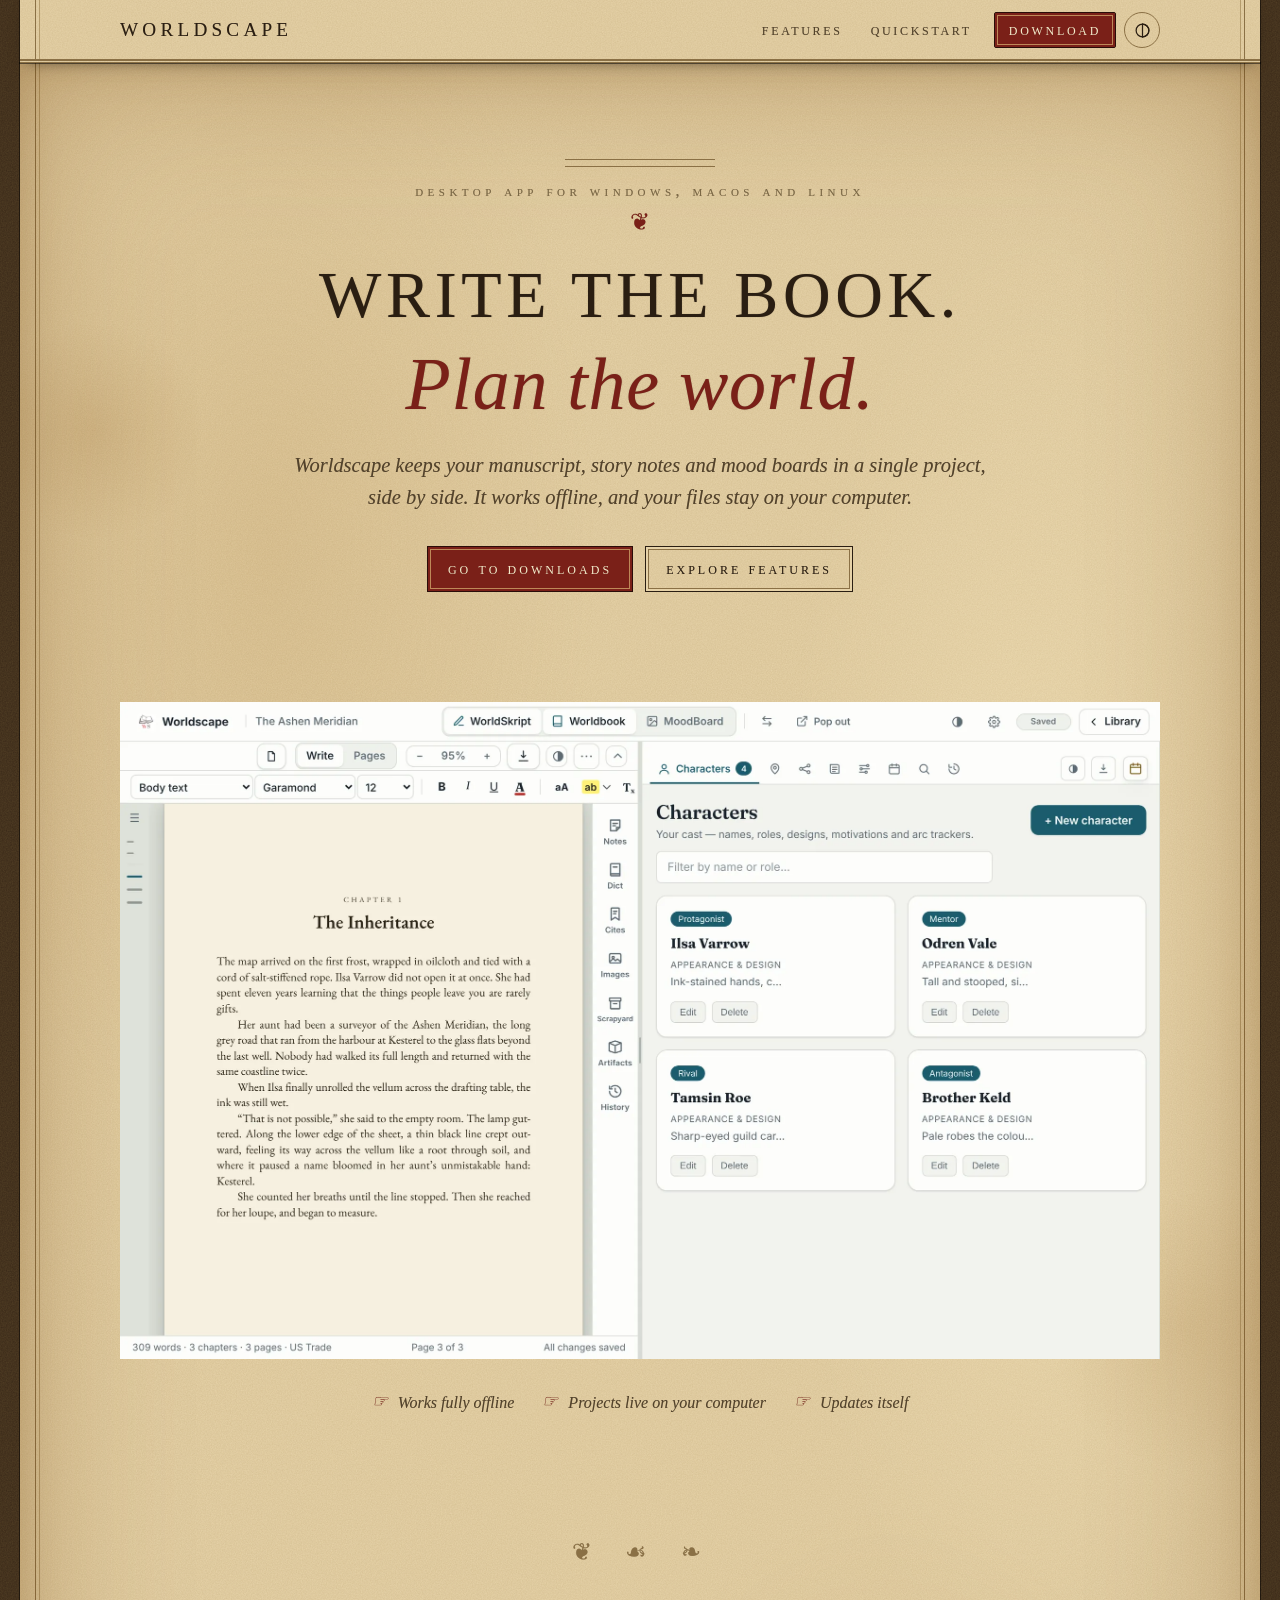
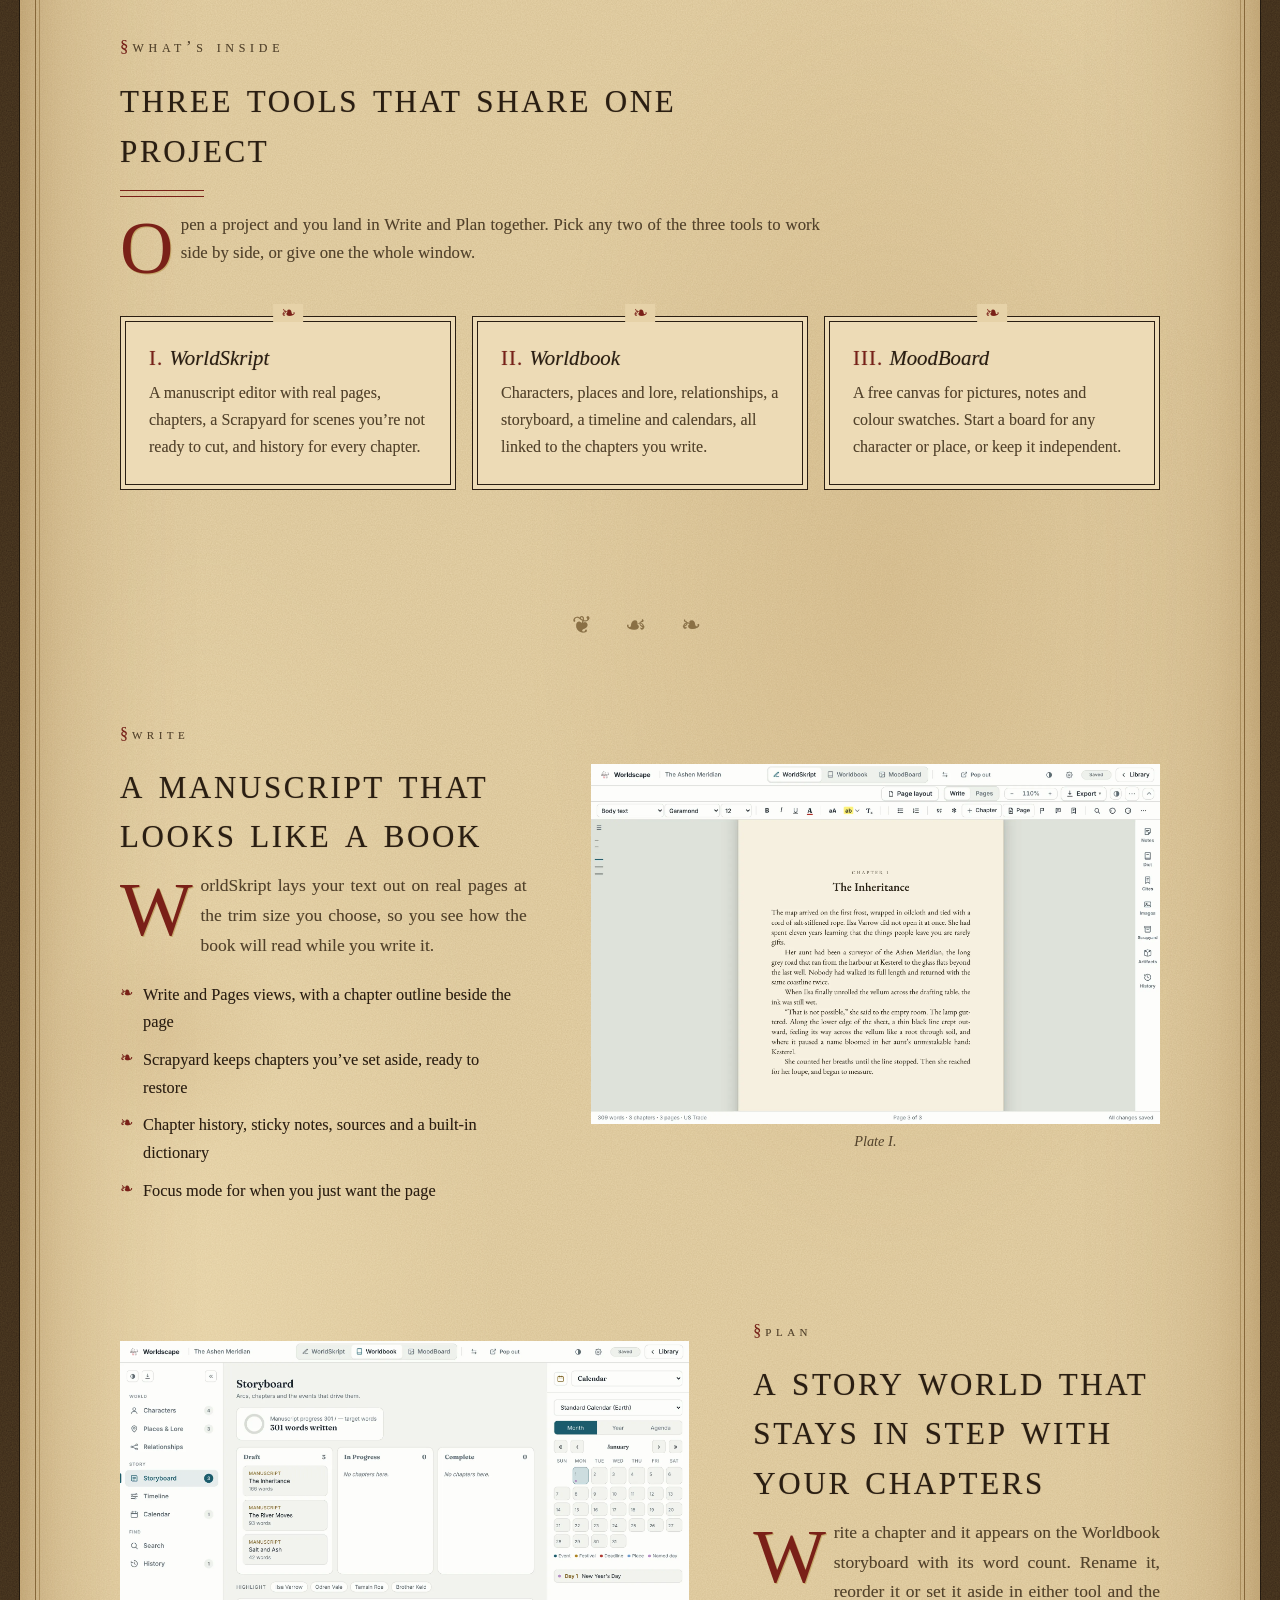
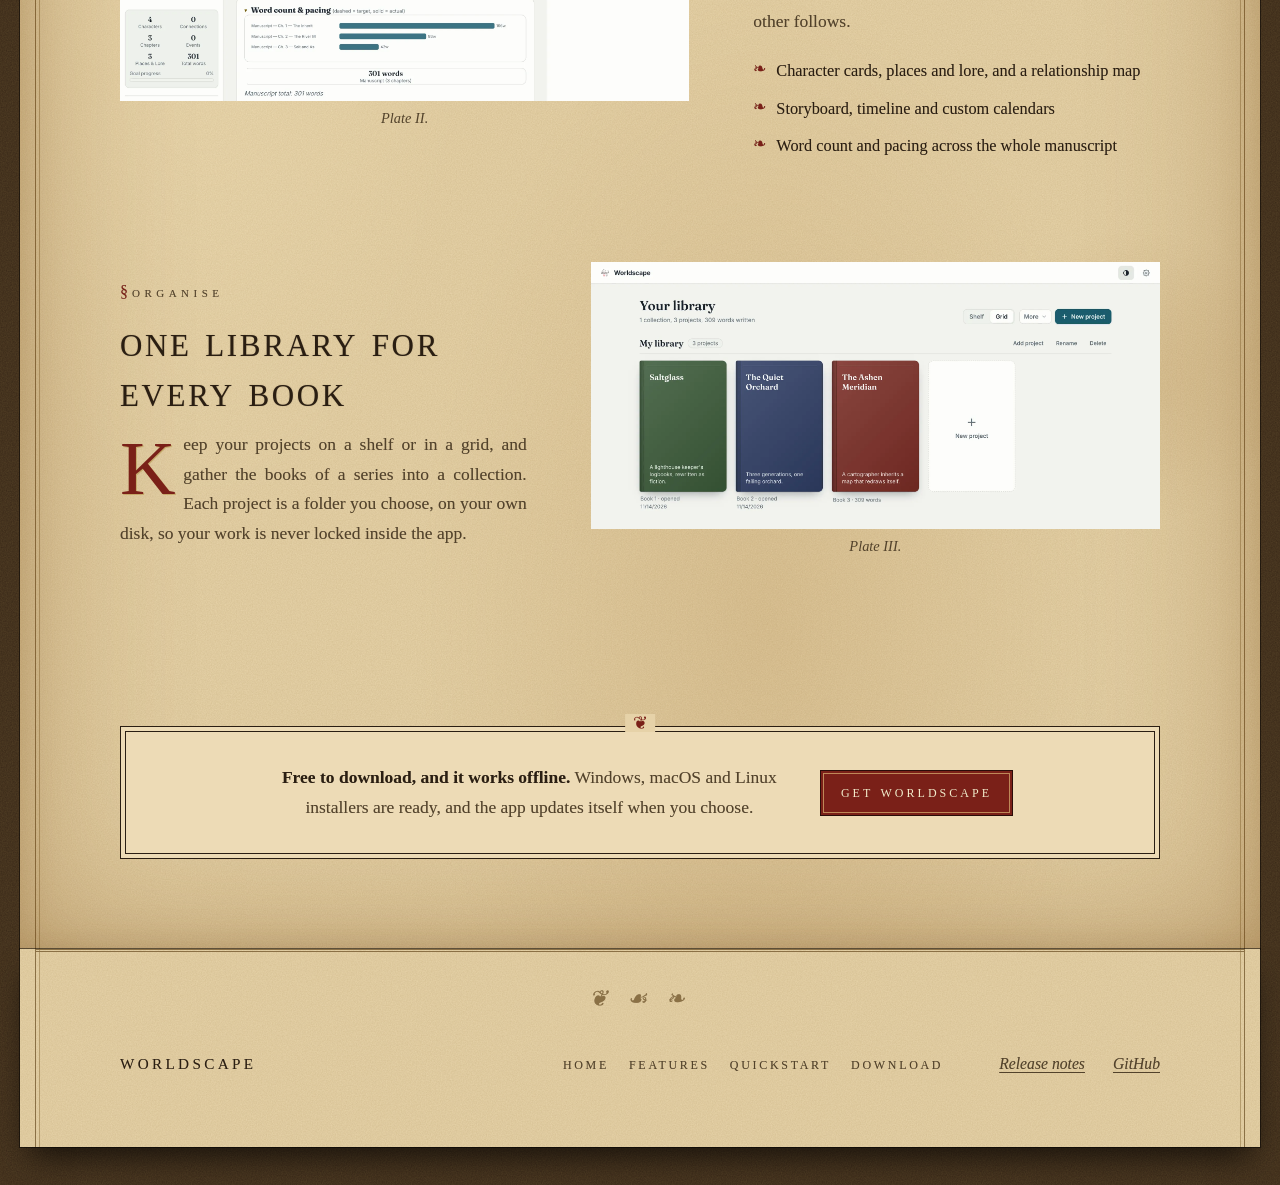
==== commit 5494c25a: "Add Cloudflare Web Analytics beacon to index.html" ====
--- a/index.html
+++ b/index.html
@@ -9,6 +9,7 @@
 <meta name="theme-color" content="#1d150d" media="(prefers-color-scheme: dark)">
 <link rel="icon" type="image/png" href="assets/img/favicon.png">
 <link rel="stylesheet" href="assets/site.css">
+<!-- Cloudflare Web Analytics --><script type="module" src="https://static.cloudflareinsights.com/beacon.min.js" data-cf-beacon='{"token": "d2b7ef6fe6c64552af7e1f0c8b2ec713"}'></script><!-- End Cloudflare Web Analytics -->
 </head>
 <body>
 <a class="skip" href="#content">Skip to content</a>
@@ -19,7 +20,7 @@
     <a class="link" href="quickstart/index.html">Quickstart</a>
     <a class="btn btn-primary btn-nav" href="download/index.html"><svg viewBox="0 0 24 24" fill="none" stroke="currentColor" stroke-width="2" stroke-linecap="round" stroke-linejoin="round" aria-hidden="true"><path d="M12 4v11"/><path d="m7 11 5 5 5-5"/><path d="M5 20h14"/></svg><span>Download</span></a>
     <button class="icon-btn" id="theme" type="button" aria-label="Switch between light and dark appearance" title="Appearance">
-      <svg viewBox="0 0 24 24" fill="none" stroke="currentColor" stroke-width="1.75" stroke-linecap="round" stroke-linejoin="round" aria-hidden="true"><circle cx="12" cy="12" r="9"/><path d="M12 3v18"/><path d="M12 3a9 9 0 0 1 0 18z" fill="currentColor" stroke="none"/></svg>
+      <svg viewBox="0 0 24 24" fill="none" stroke="currentColor" stroke-width="1.75" stroke-linecap="round" stroke-linejoin="round" aria-hidden="true"><circle cx="12" cy="12" r="9"/><path d="M12 3v18"/><path d="M12 3a9 9 0 0 1 0 18"/></svg>
     </button>
   </div>
 </header>
@@ -47,8 +48,8 @@
 
       <ul class="facts">
         <li><svg viewBox="0 0 24 24" fill="none" stroke="currentColor" stroke-width="2" stroke-linecap="round" stroke-linejoin="round" aria-hidden="true"><path d="M5 12l4 4 10-10"/></svg>Works fully offline</li>
-        <li><svg viewBox="0 0 24 24" fill="none" stroke="currentColor" stroke-width="2" stroke-linecap="round" stroke-linejoin="round" aria-hidden="true"><path d="M5 12l4 4 10-10"/></svg>Projects live in folders on your computer</li>
-        <li><svg viewBox="0 0 24 24" fill="none" stroke="currentColor" stroke-width="2" stroke-linecap="round" stroke-linejoin="round" aria-hidden="true"><path d="M5 12l4 4 10-10"/></svg>Updates itself, only when you say</li>
+        <li><svg viewBox="0 0 24 24" fill="none" stroke="currentColor" stroke-width="2" stroke-linecap="round" stroke-linejoin="round" aria-hidden="true"><path d="M5 12l4 4 10-10"/></svg>Projects live on your computer</li>
+        <li><svg viewBox="0 0 24 24" fill="none" stroke="currentColor" stroke-width="2" stroke-linecap="round" stroke-linejoin="round" aria-hidden="true"><path d="M5 12l4 4 10-10"/></svg>Updates itself</li>
       </ul>
     </div>
   </section>
@@ -61,17 +62,17 @@
       </div>
       <div class="trio">
         <article class="card">
-          <div class="ic"><svg viewBox="0 0 24 24" fill="none" stroke="currentColor" stroke-width="1.75" stroke-linecap="round" stroke-linejoin="round" aria-hidden="true"><path d="M12 20h9"/><path d="M16.5 3.5a2.1 2.1 0 0 1 3 3L7 19l-4 1 1-4Z"/></svg></div>
+          <div class="ic"><svg viewBox="0 0 24 24" fill="none" stroke="currentColor" stroke-width="1.75" stroke-linecap="round" stroke-linejoin="round" aria-hidden="true"><path d="M12 20h9"/><path d="M16.5 3.5a2.12 2.12 0 0 1 3 3L7 19l-4 1 1-4Z"/></svg></div>
           <h3>WorldSkript</h3>
           <p>A manuscript editor with real pages, chapters, a Scrapyard for scenes you’re not ready to cut, and history for every chapter.</p>
         </article>
         <article class="card">
-          <div class="ic"><svg viewBox="0 0 24 24" fill="none" stroke="currentColor" stroke-width="1.75" stroke-linecap="round" stroke-linejoin="round" aria-hidden="true"><path d="M4 19.5V5a2 2 0 0 1 2-2h13v15H6.5A2.5 2.5 0 0 0 4 20.5"/><path d="M4 19.5A2.5 2.5 0 0 1 6.5 17H19v4H6.5A2.5 2.5 0 0 1 4 19.5z"/></svg></div>
+          <div class="ic"><svg viewBox="0 0 24 24" fill="none" stroke="currentColor" stroke-width="1.75" stroke-linecap="round" stroke-linejoin="round" aria-hidden="true"><path d="M4 19.5V5a2 2 0 0 1 2-2h12a2 2 0 0 1 2 2v14.5"/><path d="M8 7h8M8 11h8M8 15h5"/></svg></div>
           <h3>Worldbook</h3>
           <p>Characters, places and lore, relationships, a storyboard, a timeline and calendars, all linked to the chapters you write.</p>
         </article>
         <article class="card">
-          <div class="ic"><svg viewBox="0 0 24 24" fill="none" stroke="currentColor" stroke-width="1.75" stroke-linecap="round" stroke-linejoin="round" aria-hidden="true"><rect x="3" y="4" width="18" height="16" rx="2"/><circle cx="9" cy="10" r="1.6"/><path d="m21 16-5-5-8 9"/></svg></div>
+          <div class="ic"><svg viewBox="0 0 24 24" fill="none" stroke="currentColor" stroke-width="1.75" stroke-linecap="round" stroke-linejoin="round" aria-hidden="true"><rect x="3" y="4" width="18" height="16" rx="2"/><path d="M7 8h2v2H7zm4 0h6M7 14h10"/></svg></div>
           <h3>MoodBoard</h3>
           <p>A free canvas for pictures, notes and colour swatches. Start a board for any character or place, or keep it independent.</p>
         </article>
@@ -93,7 +94,7 @@
           </ul>
         </div>
         <figure class="frame">
-          <img class="t-light" loading="lazy" src="assets/img/app-write-light.webp" width="2200" height="1391" alt="WorldSkript showing the first chapter of a manuscript on a cream page, with the chapter outline on the left and tools on the right.">
+          <img class="t-light" loading="lazy" src="assets/img/app-write-light.webp" width="2200" height="1391" alt="WorldSkript showing the first chapter of a manuscript on a cream page, with the chapter outline beside it.">
           <img class="t-dark" loading="lazy" src="assets/img/app-write-dark.webp" width="2200" height="1391" alt="WorldSkript in the dark theme, showing the first chapter of a manuscript.">
         </figure>
       </div>
@@ -110,7 +111,7 @@
           </ul>
         </div>
         <figure class="frame">
-          <img class="t-light" loading="lazy" src="assets/img/app-plan-light.webp" width="2200" height="1391" alt="Worldbook’s storyboard listing three manuscript chapters with word counts, plus a pacing chart.">
+          <img class="t-light" loading="lazy" src="assets/img/app-plan-light.webp" width="2200" height="1391" alt="Worldbook’s storyboard listing three manuscript chapters with word counts, plus a planning panel.">
           <img class="t-dark" loading="lazy" src="assets/img/app-plan-dark.webp" width="2200" height="1391" alt="Worldbook’s storyboard in the dark theme, listing three manuscript chapters with word counts.">
         </figure>
       </div>
@@ -128,7 +129,7 @@
       </div>
     </div>
   </section>
-  <section class="cta"><div class="wrap"><div class="cat-end"><p><b>Free to download, and it works offline.</b> Windows, macOS and Linux installers are ready, and the app updates itself when you choose.</p><a class="btn btn-primary" href="download/index.html"><svg viewBox="0 0 24 24" fill="none" stroke="currentColor" stroke-width="2" stroke-linecap="round" stroke-linejoin="round" aria-hidden="true"><path d="M12 4v11"/><path d="m7 11 5 5 5-5"/><path d="M5 20h14"/></svg><span>Download Worldscape</span></a></div></div></section>
+  <section class="cta"><div class="wrap"><div class="cat-end"><p><b>Free to download, and it works offline.</b> Windows, macOS and Linux installers are ready, and the app updates itself when you choose.</p><a class="btn btn-primary" href="download/index.html">Get Worldscape</a></div></div></section>
 </main>
 <footer>
   <div class="wrap">
--- a/assets/site.css
+++ b/assets/site.css
@@ -0,0 +1,587 @@
+/* An old printed book: vellum paper, iron-gall ink, oxblood rubrication, gilt rules.
+   Only long-standing system faces (Palatino / Book Antiqua / Georgia / Garamond / Courier). */
+:root{
+  --canvas:#e6d2a8; --surface:#eddbb6; --surface2:#dac493; --hover:#d2ba88;
+  --line:#b59c6c; --line2:#8a7045;
+  --ink:#2a1e12; --muted:#52422b; --faint:#7b6845;
+  --accent:#7a2018; --accent-h:#962b20; --accent-soft:rgba(122,32,24,.09);
+  --btn:#7a2018; --btn-h:#962b20; --onaccent:#f6ebcb; --gilt:#b08d3c;
+  --amber:#7a2018; --amber-text:#7a2018;
+  --shadow-sm:0 1px 0 rgba(60,40,10,.12);
+  --shadow:0 10px 24px -12px rgba(60,38,10,.45),0 1px 2px rgba(60,38,10,.25);
+  --r:2px; --r-sm:2px; --r-lg:2px;
+  --paper:url("data:image/svg+xml;utf8,<svg xmlns='http://www.w3.org/2000/svg' width='220' height='220'><filter id='n'><feTurbulence type='fractalNoise' baseFrequency='.8' numOctaves='3' stitchTiles='stitch'/><feColorMatrix values='0 0 0 0 .35  0 0 0 0 .24  0 0 0 0 .08  0 0 0 .22 0'/></filter><rect width='100%' height='100%' filter='url(%23n)'/></svg>");
+  --vignette:radial-gradient(ellipse at 50% 30%,rgba(255,244,205,.45),rgba(255,244,205,0) 60%),radial-gradient(ellipse at 50% 50%,rgba(0,0,0,0) 55%,rgba(92,58,16,.28) 100%);
+  --img-filter:sepia(.38) saturate(.8) contrast(.96) brightness(.98);
+  --display:"Palatino Linotype","Book Antiqua",Palatino,"URW Palladio L","Palatino LT STD",Georgia,"Times New Roman",serif;
+  --ui:"Palatino Linotype","Book Antiqua",Palatino,"URW Palladio L",Georgia,"Times New Roman",serif;
+  --mono:"Courier New",Courier,"Nimbus Mono PS",monospace;
+}
+@media (prefers-color-scheme:dark){
+  :root:not([data-theme="light"]){
+    --canvas:#1d150d; --surface:#271c12; --surface2:#322415; --hover:#3a2b1a;
+    --line:#4d3a22; --line2:#7a5d35;
+    --ink:#eadbb5; --muted:#c2ae84; --faint:#917e58;
+    --accent:#d9ad55; --accent-h:#f0c873; --accent-soft:rgba(217,173,85,.12);
+    --btn:#8a2a1f; --btn-h:#a43426; --onaccent:#f6e8c4; --gilt:#c9a352;
+    --amber:#d9ad55; --amber-text:#d9ad55;
+    --shadow-sm:0 1px 0 rgba(0,0,0,.4);
+    --shadow:0 12px 28px -12px rgba(0,0,0,.8),0 1px 2px rgba(0,0,0,.5);
+    --vignette:radial-gradient(ellipse at 50% 25%,rgba(255,200,110,.07),rgba(255,200,110,0) 60%),radial-gradient(ellipse at 50% 50%,rgba(0,0,0,0) 50%,rgba(0,0,0,.45) 100%);
+    --img-filter:sepia(.3) saturate(.85) brightness(.95);
+  }
+}
+:root[data-theme="dark"]{
+  --canvas:#1d150d; --surface:#271c12; --surface2:#322415; --hover:#3a2b1a;
+  --line:#4d3a22; --line2:#7a5d35;
+  --ink:#eadbb5; --muted:#c2ae84; --faint:#917e58;
+  --accent:#d9ad55; --accent-h:#f0c873; --accent-soft:rgba(217,173,85,.12);
+  --btn:#8a2a1f; --btn-h:#a43426; --onaccent:#f6e8c4; --gilt:#c9a352;
+  --amber:#d9ad55; --amber-text:#d9ad55;
+  --shadow-sm:0 1px 0 rgba(0,0,0,.4);
+  --shadow:0 12px 28px -12px rgba(0,0,0,.8),0 1px 2px rgba(0,0,0,.5);
+  --vignette:radial-gradient(ellipse at 50% 25%,rgba(255,200,110,.07),rgba(255,200,110,0) 60%),radial-gradient(ellipse at 50% 50%,rgba(0,0,0,0) 50%,rgba(0,0,0,.45) 100%);
+  --img-filter:sepia(.3) saturate(.85) brightness(.95);
+}
+
+*{box-sizing:border-box}
+html{scroll-behavior:smooth;scroll-padding-top:84px}
+@media (prefers-reduced-motion:reduce){html{scroll-behavior:auto}}
+body{margin:0;background:var(--canvas);color:var(--ink);font:16px/1.65 var(--ui);-webkit-font-smoothing:antialiased;text-rendering:optimizeLegibility}
+img{display:block;max-width:100%;height:auto}
+figure{margin:0}
+a{color:var(--accent)}
+.wrap{width:100%;max-width:1120px;margin:0 auto;padding:0 clamp(20px,4vw,40px)}
+:focus-visible{outline:none;box-shadow:0 0 0 2px var(--canvas),0 0 0 4px var(--accent);border-radius:var(--r-sm)}
+.skip{position:absolute;left:-9999px;top:8px;background:var(--accent);color:var(--onaccent);padding:8px 14px;border-radius:var(--r-sm);z-index:100}
+.skip:focus{left:12px}
+
+/* Type */
+h1,h2,h3{font-family:var(--display);font-weight:600;letter-spacing:-.015em;margin:0;color:var(--ink)}
+h1{font-size:clamp(40px,6.2vw,68px);line-height:1.04;letter-spacing:-.025em}
+h2{font-size:clamp(28px,3.6vw,40px);line-height:1.12}
+h3{font-size:1.25rem;line-height:1.25}
+.eyebrow{font:600 .72rem/1 var(--ui);letter-spacing:.09em;text-transform:uppercase;color:var(--muted);margin:0 0 14px}
+.lede{font-size:clamp(1.05rem,1.5vw,1.2rem);color:var(--muted);max-width:36em;margin:20px 0 0}
+p{margin:0}
+
+/* Nav */
+.nav{position:sticky;top:0;z-index:50;background:color-mix(in srgb,var(--canvas) 86%,transparent);backdrop-filter:saturate(1.4) blur(12px);-webkit-backdrop-filter:saturate(1.4) blur(12px);border-bottom:1px solid var(--line)}
+.nav .wrap{display:flex;align-items:center;gap:8px;height:60px}
+.brand{display:flex;align-items:center;gap:10px;font-weight:650;color:var(--ink);text-decoration:none;margin-right:auto}
+.brand img{width:28px;height:28px;border-radius:7px}
+.nav a.link{color:var(--muted);text-decoration:none;font-size:.92rem;font-weight:500;padding:8px 10px;border-radius:var(--r-sm)}
+.nav a.link:hover{color:var(--ink);background:var(--hover)}
+.icon-btn{width:36px;height:36px;display:inline-grid;place-items:center;background:transparent;border:1px solid var(--line);border-radius:var(--r-sm);color:var(--ink);cursor:pointer}
+.icon-btn:hover{background:var(--hover)}
+.icon-btn svg{width:17px;height:17px}
+@media (max-width:640px){.nav a.link.hide-s{display:none}}
+
+/* Buttons */
+.btn{display:inline-flex;align-items:center;justify-content:center;gap:10px;min-height:46px;padding:0 20px;border-radius:var(--r);font:600 .95rem/1 var(--ui);text-decoration:none;border:1px solid transparent;cursor:pointer;transition:background .15s,border-color .15s}
+.btn svg{width:18px;height:18px;flex:none}
+.btn-primary{background:var(--accent);color:var(--onaccent);box-shadow:var(--shadow-sm)}
+.btn-primary:hover{background:var(--accent-h)}
+.btn-ghost{background:var(--surface);color:var(--ink);border-color:var(--line2)}
+.btn-ghost:hover{background:var(--hover)}
+.btn .sz{font-weight:500;opacity:.75;font-size:.85rem;white-space:nowrap}
+.btn span:first-of-type{white-space:nowrap}
+
+/* Hero */
+.hero{padding:clamp(48px,8vw,96px) 0 0}
+.hero .actions{display:flex;flex-wrap:wrap;gap:12px;margin-top:32px}
+.meta{margin-top:16px;color:var(--muted);font-size:.9rem;min-height:1.5em}
+.meta b{color:var(--ink);font-weight:600}
+.shot{margin:clamp(40px,6vw,72px) 0 0}
+.frame{border:1px solid var(--line2);border-radius:14px;overflow:hidden;background:var(--surface);box-shadow:var(--shadow)}
+.frame img{width:100%}
+.t-dark{display:none}
+@media (prefers-color-scheme:dark){:root:not([data-theme="light"]) .t-light{display:none}:root:not([data-theme="light"]) .t-dark{display:block}}
+:root[data-theme="dark"] .t-light{display:none}
+:root[data-theme="dark"] .t-dark{display:block}
+.facts{display:flex;flex-wrap:wrap;gap:10px 28px;margin:28px 0 0;padding:0;list-style:none;color:var(--muted);font-size:.92rem}
+.facts li{display:flex;align-items:center;gap:8px}
+.facts svg{width:16px;height:16px;color:var(--accent);flex:none}
+
+/* Sections */
+section{padding:clamp(64px,9vw,120px) 0 0}
+.head{max-width:40em;margin-bottom:clamp(28px,4vw,48px)}
+.head p{color:var(--muted);margin-top:14px;font-size:1.05rem}
+
+/* Tools trio */
+.trio{display:grid;grid-template-columns:repeat(3,1fr);gap:16px}
+.card{background:var(--surface);border:1px solid var(--line);border-radius:var(--r-lg);padding:24px;box-shadow:var(--shadow-sm)}
+.card .ic{width:38px;height:38px;border-radius:var(--r-sm);background:var(--accent-soft);color:var(--accent);display:grid;place-items:center;margin-bottom:16px}
+.card .ic svg{width:19px;height:19px}
+.card h3{margin-bottom:8px}
+.card p{color:var(--muted);font-size:.95rem}
+@media (max-width:860px){.trio{grid-template-columns:1fr}}
+
+/* Feature rows */
+.rows{display:grid;gap:clamp(56px,8vw,104px)}
+.row{display:grid;grid-template-columns:minmax(0,5fr) minmax(0,7fr);gap:clamp(28px,5vw,64px);align-items:center}
+.row.flip{grid-template-columns:minmax(0,7fr) minmax(0,5fr)}
+.row.flip .copy{order:2}
+.copy p{color:var(--muted);margin-top:14px}
+.copy ul{list-style:none;margin:20px 0 0;padding:0;display:grid;gap:10px}
+.copy li{display:flex;gap:10px;font-size:.95rem;color:var(--ink)}
+.copy li::before{content:"";flex:none;width:6px;height:6px;border-radius:2px;background:var(--amber);margin-top:.62em}
+@media (max-width:860px){.row,.row.flip{grid-template-columns:1fr}.row.flip .copy{order:0}}
+
+/* Downloads */
+.dl-grid{display:grid;grid-template-columns:repeat(3,1fr);gap:16px;align-items:start}
+.os{background:var(--surface);border:1px solid var(--line);border-radius:var(--r-lg);padding:24px;box-shadow:var(--shadow-sm);display:flex;flex-direction:column;gap:16px}
+.os.yours{border-color:var(--accent);box-shadow:0 0 0 1px var(--accent),var(--shadow-sm)}
+.os-head{display:flex;align-items:center;gap:12px}
+.os-head .ic{width:38px;height:38px;border-radius:var(--r-sm);background:var(--accent-soft);color:var(--accent);display:grid;place-items:center}
+.os-head .ic svg{width:19px;height:19px}
+.os-head h3{margin-right:auto}
+.badge{font:600 .68rem/1 var(--ui);letter-spacing:.06em;text-transform:uppercase;background:var(--accent);color:var(--onaccent);padding:6px 8px;border-radius:999px}
+.os .sub{color:var(--muted);font-size:.9rem;margin-top:-8px}
+.os .btn{width:100%;justify-content:space-between}
+.alt-h{font:600 .72rem/1 var(--ui);letter-spacing:.09em;text-transform:uppercase;color:var(--muted);margin:4px 0 -4px}
+.alt{list-style:none;margin:0;padding:0;border-top:1px solid var(--line)}
+.alt li{display:flex;gap:6px 12px;align-items:baseline;flex-wrap:wrap;padding:10px 0;border-bottom:1px solid var(--line);font-size:.9rem}
+.alt a{color:var(--ink);font-weight:500;text-decoration:none;margin-right:auto}
+.alt a:hover{color:var(--accent);text-decoration:underline}
+.alt .tag,.alt .sz{color:var(--muted);font-size:.82rem}
+.os .none{color:var(--muted);font-size:.92rem}
+.dl-state{color:var(--muted);padding:28px;border:1px dashed var(--line2);border-radius:var(--r-lg);text-align:center;grid-column:1/-1}
+@media (max-width:900px){.dl-grid{grid-template-columns:1fr}}
+
+/* Install */
+.install{display:grid;grid-template-columns:minmax(0,5fr) minmax(0,7fr);gap:clamp(28px,5vw,64px);align-items:start}
+.note{background:var(--surface);border:1px solid var(--line);border-left:3px solid var(--amber);border-radius:var(--r);padding:16px 18px;color:var(--muted);font-size:.95rem;margin-top:22px}
+.acc{border-top:1px solid var(--line)}
+.acc details{border-bottom:1px solid var(--line)}
+.acc summary{list-style:none;cursor:pointer;display:flex;align-items:center;justify-content:space-between;padding:18px 4px;font-weight:600;font-size:1.02rem}
+.acc summary::-webkit-details-marker{display:none}
+.acc summary::after{content:"";width:8px;height:8px;border-right:2px solid var(--muted);border-bottom:2px solid var(--muted);transform:rotate(45deg);transition:transform .15s;margin-right:6px}
+.acc details[open] summary::after{transform:rotate(-135deg)}
+.acc .body{padding:0 4px 20px;color:var(--muted);font-size:.96rem;max-width:42em}
+.acc ol{margin:0;padding-left:1.2em;display:grid;gap:10px}
+.acc b{color:var(--ink);font-weight:600}
+code{font:.88em var(--mono);background:var(--surface2);border:1px solid var(--line);padding:.1em .38em;border-radius:5px;color:var(--ink)}
+.cmd{display:flex;align-items:stretch;gap:8px;margin:12px 0 2px;flex-wrap:wrap}
+.cmd code{flex:1 1 280px;padding:.7em .9em;border-radius:var(--r-sm);overflow-x:auto;white-space:nowrap;display:block}
+.cmd button{font:600 .85rem var(--ui);background:var(--surface);color:var(--ink);border:1px solid var(--line2);border-radius:var(--r-sm);padding:0 16px;min-height:40px;cursor:pointer}
+.cmd button:hover{background:var(--hover)}
+@media (max-width:900px){.install{grid-template-columns:1fr}}
+
+/* Updates */
+.steps{display:grid;grid-template-columns:repeat(3,1fr);gap:16px;counter-reset:s;margin:0;padding:0;list-style:none}
+.steps li{background:var(--surface);border:1px solid var(--line);border-radius:var(--r-lg);padding:24px;counter-increment:s;box-shadow:var(--shadow-sm)}
+.steps li::before{content:counter(s);display:grid;place-items:center;width:28px;height:28px;border-radius:50%;background:var(--accent-soft);color:var(--accent);font:600 .85rem var(--ui);margin-bottom:16px}
+.steps h3{margin-bottom:8px;font-size:1.1rem}
+.steps p{color:var(--muted);font-size:.94rem}
+.fine{margin-top:20px;color:var(--muted);font-size:.92rem;display:flex;gap:10px;align-items:flex-start}
+.fine svg{width:17px;height:17px;color:var(--accent);flex:none;margin-top:.2em}
+@media (max-width:860px){.steps{grid-template-columns:1fr}}
+
+/* Quickstart */
+.qs{display:grid;grid-template-columns:230px minmax(0,1fr);gap:clamp(28px,5vw,64px);align-items:start}
+.qs>*{min-width:0}
+.qs-toc{position:sticky;top:84px;max-height:calc(100vh - 104px);overflow:auto}
+.qs-toc .alt-h{margin:0 0 12px}
+.qs-toc ol{list-style:none;margin:0;padding:0;border-left:1px solid var(--line)}
+.qs-toc a{display:flex;gap:10px;align-items:baseline;padding:7px 12px;margin-left:-1px;border-left:2px solid transparent;color:var(--muted);text-decoration:none;font-size:.92rem;font-weight:500}
+.qs-toc a span{font:600 .75rem var(--ui);color:var(--faint);min-width:1.3em}
+.qs-toc a:hover{color:var(--ink);background:var(--hover)}
+.qs-toc a.on{color:var(--accent);border-left-color:var(--accent);background:var(--accent-soft)}
+.qs-toc a.on span{color:var(--accent)}
+.qs-chap{padding:clamp(28px,4vw,44px) 0;border-top:1px solid var(--line)}
+.qs-chap:first-child{border-top:0;padding-top:0}
+.qs-chap>header{display:flex;gap:16px;align-items:center;margin-bottom:22px}
+.qs-n{flex:none;width:44px;height:44px;border-radius:12px;background:var(--accent-soft);color:var(--accent);display:grid;place-items:center;font:600 1.15rem var(--display)}
+.qs-t{font-size:clamp(1.5rem,2.4vw,1.9rem);line-height:1.15}
+.qs-chap>header p{color:var(--muted);font-size:.95rem;margin-top:4px}
+.qs-chap>h3{font-size:1.25rem;margin:34px 0 10px}
+.qs-chap>h4{font:600 .98rem var(--ui);margin:22px 0 8px;color:var(--amber-text)}
+.qs-chap>p,.qs-list,.qs-ol{color:var(--muted);max-width:44em}
+.qs-chap>p+p,.qs-chap>p+.qs-list,.qs-chap>p+.qs-ol{margin-top:12px}
+.qs-chap b{color:var(--ink);font-weight:600}
+.qs-list,.qs-ol{margin:12px 0 0;padding:0;display:grid;gap:9px;font-size:.96rem}
+.qs-list{list-style:none}
+.qs-list li{position:relative;padding-left:18px}
+.qs-list li::before{content:"";position:absolute;left:2px;top:.68em;width:6px;height:6px;border-radius:2px;background:var(--amber)}
+.qs-ol{counter-reset:q;list-style:none}
+.qs-ol li{counter-increment:q;position:relative;padding-left:36px}
+.qs-ol li::before{content:counter(q);position:absolute;left:0;top:.12em;width:24px;height:24px;border-radius:50%;background:var(--accent-soft);color:var(--accent);display:grid;place-items:center;font:600 .78rem var(--ui)}
+.qs-chap .note{max-width:44em}
+.qs-tbl{margin-top:16px;overflow-x:auto;border:1px solid var(--line);border-radius:var(--r);background:var(--surface);box-shadow:var(--shadow-sm)}
+.qs-tbl table{width:100%;border-collapse:collapse;font-size:.94rem}
+.qs-tbl th{text-align:left;font:600 .72rem var(--ui);letter-spacing:.09em;text-transform:uppercase;color:var(--muted);background:var(--surface2);padding:12px 16px}
+.qs-tbl td{padding:12px 16px;border-top:1px solid var(--line);color:var(--muted);vertical-align:top}
+.qs-tbl td:first-child{color:var(--ink);white-space:nowrap}
+.qs-chap>.qs-tbl+p,.qs-chap>.qs-tree+p{margin-top:16px}
+kbd{font:600 .8em var(--mono);background:var(--surface2);border:1px solid var(--line2);border-bottom-width:2px;border-radius:6px;padding:.15em .5em;color:var(--ink)}
+.qs-tree{margin:16px 0 0;padding:18px 20px;background:var(--surface);border:1px solid var(--line);border-radius:var(--r);font:.88rem/1.8 var(--mono);color:var(--ink);overflow-x:auto}
+.qs-tree i{font-style:normal;color:var(--muted)}
+.qs-fig,.car{margin:22px 0 0}
+.qs-fig .frame,.car .frame{box-shadow:var(--shadow-sm)}
+figcaption{margin-top:10px;font-size:.88rem;color:var(--muted);text-align:center}
+figcaption b{color:var(--ink);font-weight:600}
+.car{position:relative;border-radius:var(--r-lg)}
+.car-track{display:flex;overflow-x:auto;scroll-snap-type:x mandatory;scroll-behavior:smooth;gap:16px;scrollbar-width:none;-webkit-overflow-scrolling:touch;padding:2px}
+.car-track::-webkit-scrollbar{display:none}
+.car-slide{flex:0 0 100%;scroll-snap-align:center;min-width:0}
+.car-bar{display:flex;align-items:center;justify-content:center;gap:14px;margin-top:14px}
+.car-btn{width:38px;height:38px;display:grid;place-items:center;border-radius:50%;background:var(--surface);color:var(--ink);border:1px solid var(--line2);cursor:pointer;box-shadow:var(--shadow-sm)}
+.car-btn:hover:not(:disabled){background:var(--hover)}
+.car-btn:disabled{opacity:.35;cursor:default}
+.car-btn svg{width:17px;height:17px}
+.car-dots{display:flex;gap:7px;flex-wrap:wrap;justify-content:center}
+.car-dots button{width:8px;height:8px;padding:0;border-radius:999px;border:0;background:var(--line2);cursor:pointer;transition:width .2s,background .2s}
+.car-dots button[aria-current="true"]{width:22px;background:var(--accent)}
+.car-count{font:600 .8rem var(--ui);color:var(--muted);min-width:3.2em;text-align:center}
+@media (max-width:900px){
+  .qs{grid-template-columns:1fr}
+  .qs-toc{position:sticky;top:60px;z-index:20;max-height:none;overflow:visible;margin:0 calc(-1*clamp(20px,4vw,40px));padding:8px clamp(20px,4vw,40px);background:color-mix(in srgb,var(--canvas) 90%,transparent);backdrop-filter:blur(12px);-webkit-backdrop-filter:blur(12px);border-bottom:1px solid var(--line)}
+  .qs-toc .alt-h{display:none}
+  .qs-toc ol{display:flex;gap:6px;overflow-x:auto;border:0;scrollbar-width:none}
+  .qs-toc a{border:1px solid var(--line);border-radius:999px;margin:0;white-space:nowrap;padding:6px 12px}
+  .qs-toc a.on{border-color:var(--accent)}
+  .qs-toc a span{display:none}
+  html{scroll-padding-top:128px}
+  .qs-tbl td:first-child{white-space:normal}
+}
+@media (prefers-reduced-motion:reduce){.car-track{scroll-behavior:auto}}
+
+
+/* Feature catalogue */
+.cat-group+.cat-group{margin-top:clamp(36px,5vw,56px)}
+.cat-label{display:flex;align-items:baseline;gap:14px;margin:0 0 16px;padding-bottom:12px;border-bottom:1px solid var(--line)}
+.cat-label h3{font-size:1.5rem}
+.cat-label p{color:var(--muted);font-size:.95rem}
+.cat{display:grid;grid-template-columns:repeat(3,1fr);gap:16px}
+.cat .card{display:flex;flex-direction:column;transition:border-color .15s,transform .15s}
+.cat .card:hover{border-color:var(--line2);transform:translateY(-2px)}
+.cat .kicker{font:600 .68rem/1 var(--ui);letter-spacing:.09em;text-transform:uppercase;color:var(--amber-text);margin:0 0 10px}
+.cat .card h4{font:600 1.1rem/1.25 var(--display);letter-spacing:-.01em;margin:0 0 8px;color:var(--ink)}
+.cat .card p{color:var(--muted);font-size:.94rem}
+.cat-end{margin-top:clamp(36px,5vw,56px);display:flex;flex-wrap:wrap;gap:16px 28px;align-items:center;justify-content:space-between;background:var(--surface);border:1px solid var(--line);border-radius:var(--r-lg);padding:24px 28px;box-shadow:var(--shadow-sm)}
+.cat-end p{color:var(--muted);max-width:34em}
+.cat-end b{color:var(--ink);font-weight:600}
+@media (max-width:960px){.cat{grid-template-columns:repeat(2,1fr)}}
+@media (max-width:620px){.cat{grid-template-columns:1fr}.cat-label{flex-direction:column;gap:4px}}
+
+/* Footer */
+footer{margin-top:clamp(72px,10vw,128px);border-top:1px solid var(--line);padding:32px 0 48px;color:var(--muted);font-size:.9rem}
+footer .wrap{display:flex;flex-wrap:wrap;gap:12px 28px;align-items:center}
+footer .brand{font-size:.95rem;margin-right:auto}
+footer a{color:var(--muted)}
+footer a:hover{color:var(--ink)}
+
+/* Multi-page additions */
+.nav a.link[aria-current="page"]{color:var(--ink);background:var(--accent-soft)}
+.nav .btn-nav{min-height:36px;padding:0 14px;font-size:.88rem;border-radius:var(--r-sm);margin-left:4px}
+.nav .btn-nav svg{width:15px;height:15px}
+@media (max-width:560px){.brand span{display:none}.nav .wrap{gap:2px}.nav a.link{padding:8px 7px;font-size:.86rem}.nav .btn-nav{padding:0 11px;margin-left:2px}}
+.page-head h1{font-size:clamp(34px,5vw,56px)}
+.page-head+section{padding-top:clamp(40px,6vw,72px)}
+footer .wrap{align-items:baseline}
+footer nav{display:flex;flex-wrap:wrap;gap:8px 20px}
+footer nav a{text-decoration:none}
+footer nav a:hover{text-decoration:underline}
+
+h1 em,h2 em{font-style:italic;font-weight:500;color:var(--amber-text)}
+.eyebrow{letter-spacing:.12em}
+
+
+/* ==========================================================
+   OLD-BOOK TREATMENT
+   ========================================================== */
+html{background:var(--canvas)}
+body{font:17.5px/1.7 var(--ui);font-variant-numeric:oldstyle-nums;font-feature-settings:"onum" 1,"liga" 1,"kern" 1;
+  background-color:var(--canvas);background-image:var(--vignette),var(--paper);background-attachment:fixed,scroll;-webkit-font-smoothing:auto}
+::selection{background:var(--accent);color:var(--onaccent)}
+a{color:var(--accent);text-decoration-thickness:1px;text-underline-offset:3px}
+:focus-visible{outline:2px solid var(--accent);outline-offset:3px;box-shadow:none;border-radius:0}
+.skip{background:var(--btn);border-radius:0}
+
+/* Type: roman, light, a little tracking in caps, italic for emphasis */
+h1,h2,h3{font-weight:400;letter-spacing:0;font-variant-ligatures:common-ligatures discretionary-ligatures}
+h1{font-size:clamp(42px,7vw,78px);line-height:1.02;letter-spacing:-.01em}
+h2{font-size:clamp(28px,3.8vw,42px);line-height:1.12}
+h3{font-size:1.3rem}
+h1 em,h2 em{font-style:italic;font-weight:400;color:var(--accent)}
+.eyebrow{font:400 .8rem/1.2 var(--ui);letter-spacing:.24em;text-transform:uppercase;color:var(--faint);margin-bottom:16px}
+.eyebrow::before{content:"\00a7\00a0";color:var(--accent);letter-spacing:0}
+.lede{color:var(--muted);font-style:italic;font-size:clamp(1.1rem,1.6vw,1.3rem);line-height:1.6}
+.head h2::after,.cat-label h3::after{content:"";display:block;width:84px;height:5px;margin-top:18px;border-top:1px solid var(--accent);border-bottom:1px solid var(--accent)}
+.cat-label h3::after{display:none}
+.copy p,.head p,.qs-chap>p{text-align:justify;hyphens:auto;-webkit-hyphens:auto}
+.copy h2+p::first-letter,.head h2+p::first-letter{
+  float:left;font:400 3.9em/.82 var(--display);color:var(--accent);padding:.07em .1em 0 0;margin-top:.02em}
+
+/* Title-page hero */
+.hero .wrap{text-align:center}
+.hero .eyebrow{display:flex;flex-direction:column;align-items:center;gap:10px;margin-bottom:22px}
+.hero .eyebrow::before{content:"";width:150px;height:6px;border-top:1px solid var(--line2);border-bottom:1px solid var(--line2);margin:0 0 4px}
+.hero .eyebrow::after{content:"\2766";font-size:1.5rem;letter-spacing:0;color:var(--accent);line-height:1}
+.hero .lede{margin-left:auto;margin-right:auto;max-width:34em}
+.hero .actions{justify-content:center}
+.hero .facts{justify-content:center}
+.hero .meta,.page-head .meta{font-style:italic}
+.hero .shot{text-align:left}
+.page-head .wrap{text-align:center}
+.page-head .eyebrow{display:flex;flex-direction:column;align-items:center;gap:10px}
+.page-head .eyebrow::before{content:"";width:150px;height:6px;border-top:1px solid var(--line2);border-bottom:1px solid var(--line2);margin-bottom:4px}
+.page-head .eyebrow::after{content:"\2766";font-size:1.4rem;letter-spacing:0;color:var(--accent);line-height:1}
+.page-head .lede{margin-left:auto;margin-right:auto}
+.page-head .actions{justify-content:center}
+
+/* Running head (nav) */
+.nav{background:var(--canvas);background-image:var(--paper);backdrop-filter:none;-webkit-backdrop-filter:none;border-bottom:3px double var(--line2)}
+.brand{font-weight:400;font-size:1.2rem;letter-spacing:.14em;text-transform:uppercase;font-variant:small-caps}
+.brand img,footer .brand img{border-radius:0;filter:sepia(.6) saturate(.8) contrast(1.05)}
+.nav a.link{font-size:.95rem;letter-spacing:.14em;text-transform:uppercase;font-weight:400;border-radius:0;color:var(--muted)}
+.nav a.link:hover{background:transparent;color:var(--accent);text-decoration:underline;text-underline-offset:6px}
+.nav a.link[aria-current="page"]{background:transparent;color:var(--accent);text-decoration:underline;text-underline-offset:6px;text-decoration-thickness:2px}
+.icon-btn{border-color:var(--line2);border-radius:0;background:transparent;color:var(--ink)}
+.icon-btn:hover{background:var(--hover)}
+.nav .btn-nav{letter-spacing:.14em}
+
+/* Buttons: ink-stamped, double-ruled */
+.btn{border-radius:0;font:400 .9rem/1 var(--ui);letter-spacing:.16em;text-transform:uppercase;transition:background .15s,color .15s}
+.btn-primary{background:var(--btn);color:var(--onaccent);border:1px solid #2a0d09;box-shadow:inset 0 0 0 2px var(--btn),inset 0 0 0 3px rgba(235,205,130,.6)}
+.btn-primary:hover{background:var(--btn-h);box-shadow:inset 0 0 0 2px var(--btn-h),inset 0 0 0 3px rgba(235,205,130,.85)}
+.btn-ghost{background:transparent;color:var(--ink);border:1px solid var(--ink);box-shadow:inset 0 0 0 2px var(--canvas),inset 0 0 0 3px var(--line2)}
+.btn-ghost:hover{background:var(--surface2)}
+.btn .sz{opacity:.8;letter-spacing:.04em;text-transform:none;font-style:italic}
+.nav .btn-nav{min-height:36px}
+
+/* Plates: screenshots as tipped-in engravings */
+.frame{border-radius:0;border:1px solid var(--ink);padding:9px;background:var(--surface);box-shadow:var(--shadow),inset 0 0 0 1px var(--surface),inset 0 0 0 2px var(--line2)}
+.frame img{filter:var(--img-filter);border:1px solid var(--line2)}
+.shot,.qs-fig{counter-increment:plate}
+figcaption{font-style:italic;font-size:.92rem;color:var(--muted);margin-top:12px}
+figcaption b{font-style:normal;font-weight:400;letter-spacing:.1em;text-transform:uppercase;font-size:.82em;color:var(--accent)}
+.facts{color:var(--muted);font-style:italic;font-size:1rem}
+.facts svg{color:var(--accent)}
+
+/* Cards: ruled boxes with an inner border */
+.card,.os,.steps li,.cat-end,.qs-tree,.note{border-radius:0;background:var(--surface);border:1px solid var(--line2);box-shadow:inset 0 0 0 4px var(--surface),inset 0 0 0 5px var(--line)}
+.card{padding:28px}
+.card .ic,.os-head .ic{border-radius:50%;background:transparent;border:1px solid var(--accent);color:var(--accent);width:42px;height:42px}
+.card h3{font-style:italic}
+.card p,.cat .card p,.steps p{color:var(--muted);font-size:1rem}
+.cat .card{transition:none}
+.cat .card:hover{transform:none;border-color:var(--accent)}
+.cat .kicker,.badge{font:400 .72rem/1 var(--ui);letter-spacing:.2em;font-variant:small-caps;text-transform:lowercase;color:var(--accent);font-size:.95rem}
+.cat .card h4{font:400 1.2rem/1.25 var(--display);font-style:italic;letter-spacing:0}
+.cat-label{border-bottom:1px solid var(--line2);padding-bottom:10px}
+.cat-label h3{font-size:1.7rem}
+.cat-label p{font-style:italic}
+.os.yours{border-color:var(--accent);box-shadow:inset 0 0 0 4px var(--surface),inset 0 0 0 5px var(--accent)}
+.badge{background:transparent;color:var(--accent);border:1px solid var(--accent);border-radius:0;padding:5px 8px 4px}
+.alt-h{font:400 .8rem/1 var(--ui);letter-spacing:.22em;color:var(--faint)}
+.alt a:hover{color:var(--accent)}
+.os .sub{font-style:italic}
+.dl-state{border-radius:0;border:1px dashed var(--line2);font-style:italic}
+.note{border-left:1px solid var(--line2);font-style:italic}
+.note b{font-style:normal}
+.note::before{content:"N.B.\00a0";font-style:normal;font-variant:small-caps;letter-spacing:.15em;color:var(--accent);font-weight:700}
+
+/* Bullets and numerals */
+.copy li::before,.qs-list li::before{content:"\2767";width:auto;height:auto;border-radius:0;background:none;color:var(--accent);font-size:1rem;line-height:1.5;margin-top:0;position:static}
+.qs-list li{padding-left:0;display:flex;gap:10px}
+.copy li{font-size:1.02rem}
+.steps li::before,.qs-ol li::before{border-radius:50%;border:1px solid var(--accent);background:transparent;color:var(--accent);font:400 1rem var(--display)}
+.steps li::before{width:34px;height:34px;font-size:1.1rem}
+.qs-n{border-radius:0;background:transparent;border:1px solid var(--accent);box-shadow:inset 0 0 0 3px var(--canvas),inset 0 0 0 4px var(--accent);color:var(--accent);font:400 1.5rem var(--display);width:52px;height:52px}
+.qs-t{font-style:italic}
+.qs-chap{border-top:3px double var(--line2)}
+.qs-chap>h3{font-style:italic}
+.qs-chap>h4{font:400 1rem var(--ui);letter-spacing:.18em;text-transform:uppercase;color:var(--accent)}
+.qs-chap b,.acc b,.meta b,.cat-end b{font-weight:700}
+.qs-list,.qs-ol{font-size:1.02rem}
+
+/* Table-of-contents */
+.qs-toc ol{border-left:1px solid var(--line2)}
+.qs-toc a{font-size:1rem;font-weight:400}
+.qs-toc a.on{border-left-width:3px;border-left-style:double;background:transparent;font-style:italic}
+.qs-toc a span{font:400 .9rem var(--display);font-style:italic}
+
+/* Tables: book style */
+.qs-tbl{border:0;border-top:2px solid var(--ink);border-bottom:2px solid var(--ink);border-radius:0;background:transparent;box-shadow:none}
+.qs-tbl th{background:transparent;border-bottom:1px solid var(--ink);font:400 .85rem var(--ui);letter-spacing:.2em;color:var(--ink)}
+.qs-tbl td{border-top:1px dotted var(--line2)}
+.qs-tbl tr:first-child td{border-top:0}
+
+/* Code & keys: typewriter */
+code,kbd{font-family:var(--mono);background:var(--surface2);border:1px solid var(--line2);border-radius:0;color:var(--ink)}
+kbd{border-bottom-width:2px;font-weight:700}
+.qs-tree{font-family:var(--mono);box-shadow:none;border-style:dashed;background:var(--surface2)}
+.cmd button{border-radius:0;background:transparent;border:1px solid var(--ink);font:400 .85rem var(--ui);letter-spacing:.14em;text-transform:uppercase}
+.cmd button:hover{background:var(--surface2)}
+
+/* Accordion */
+.acc,.acc details{border-color:var(--line2)}
+.acc summary{font-weight:400;font-style:italic;font-size:1.15rem}
+.acc summary::after{content:"+";width:auto;height:auto;border:0;transform:none;margin:0 6px;font:400 1.5rem/1 var(--display);color:var(--accent)}
+.acc details[open] summary::after{content:"\2212";transform:none}
+.acc .body{font-size:1.02rem}
+
+/* Carousel */
+.car-btn{border-radius:0;background:var(--surface);border-color:var(--ink)}
+.car-dots button{border-radius:0;transform:rotate(45deg);background:var(--line2);width:8px;height:8px}
+.car-dots button[aria-current="true"]{width:8px;background:var(--accent)}
+.car-count{font:400 .95rem var(--ui);font-style:italic}
+
+/* Colophon (footer) */
+footer{border-top:3px double var(--line2);color:var(--muted);font-size:.98rem;font-style:italic}
+footer .brand{font-style:normal}
+footer nav a{font-style:normal;letter-spacing:.12em;text-transform:uppercase;font-size:.85rem}
+footer a{color:var(--muted)}
+footer a:hover{color:var(--accent)}
+section.cta .cat-end{justify-content:center;text-align:center;padding:36px 28px}
+section.cta .cat-end p{max-width:30em}
+
+
+/* ==========================================================
+   VINTAGE PASS 2: the page is a leaf, the viewport is the book cover
+   ========================================================== */
+:root{
+  --cloth:#3a2918; --cloth2:#2a1c0f;
+  --leaf-rules:linear-gradient(var(--line2),var(--line2)) 15px 0/1px 100% no-repeat,
+               linear-gradient(var(--line),var(--line)) 19px 0/1px 100% no-repeat,
+               linear-gradient(var(--line2),var(--line2)) calc(100% - 15px) 0/1px 100% no-repeat,
+               linear-gradient(var(--line),var(--line)) calc(100% - 19px) 0/1px 100% no-repeat;
+  --foxing:radial-gradient(circle at 6% 9%,rgba(140,88,24,.13),transparent 110px) no-repeat,
+           radial-gradient(circle at 94% 31%,rgba(140,88,24,.10),transparent 140px) no-repeat,
+           radial-gradient(circle at 12% 63%,rgba(140,88,24,.09),transparent 120px) no-repeat,
+           radial-gradient(circle at 90% 86%,rgba(140,88,24,.12),transparent 150px) no-repeat;
+  --img-filter:sepia(.8) contrast(1.04) brightness(.96) saturate(.7);
+}
+@media (prefers-color-scheme:dark){:root:not([data-theme="light"]){--cloth:#120c06;--cloth2:#0a0603;--img-filter:sepia(.7) brightness(.88) saturate(.7);--foxing:radial-gradient(circle at 8% 12%,rgba(200,140,50,.05),transparent 140px) no-repeat,radial-gradient(circle at 92% 70%,rgba(200,140,50,.05),transparent 160px) no-repeat}}
+:root[data-theme="dark"]{--cloth:#120c06;--cloth2:#0a0603;--img-filter:sepia(.7) brightness(.88) saturate(.7);--foxing:radial-gradient(circle at 8% 12%,rgba(200,140,50,.05),transparent 140px) no-repeat,radial-gradient(circle at 92% 70%,rgba(200,140,50,.05),transparent 160px) no-repeat}
+
+html{background:var(--cloth2)}
+body{background-color:var(--cloth);background-image:var(--paper),radial-gradient(ellipse at 50% 0,rgba(255,255,255,.07),transparent 60%);background-attachment:scroll;padding-bottom:clamp(16px,3vw,48px);
+  text-shadow:0 0 .6px rgba(42,30,18,.28)}
+@media (prefers-color-scheme:dark){:root:not([data-theme="light"]) body{text-shadow:none}}
+:root[data-theme="dark"] body{text-shadow:none}
+
+.nav,main,footer{width:100%;max-width:1240px;margin-left:auto;margin-right:auto;position:relative;
+  background:var(--leaf-rules),var(--paper),var(--canvas);backdrop-filter:none}
+.nav{position:sticky;box-shadow:0 0 0 1px rgba(0,0,0,.5),inset 0 -1px 0 var(--line2),0 6px 14px -8px rgba(0,0,0,.55)}
+main{background:var(--leaf-rules),var(--foxing),var(--paper),var(--canvas);box-shadow:0 0 0 1px rgba(0,0,0,.5),inset 0 0 140px rgba(120,76,20,.28)}
+footer{margin-top:0;padding-top:0;box-shadow:0 0 0 1px rgba(0,0,0,.5),0 18px 30px -10px rgba(0,0,0,.7)}
+footer .wrap{padding-top:32px;padding-bottom:20px}
+@media (prefers-color-scheme:dark){:root:not([data-theme="light"]) main{box-shadow:0 0 0 1px #000,inset 0 0 140px rgba(0,0,0,.45)}}
+:root[data-theme="dark"] main{box-shadow:0 0 0 1px #000,inset 0 0 140px rgba(0,0,0,.45)}
+@media (max-width:760px){.nav,main,footer{background:var(--paper),var(--canvas)}main{background:var(--foxing),var(--paper),var(--canvas)}}
+main>section:last-child{padding-bottom:clamp(48px,7vw,96px)}
+
+/* Engraved title-page type */
+h1{font-size:clamp(34px,5.6vw,66px);text-transform:uppercase;letter-spacing:.07em;line-height:1.18;font-weight:400}
+h1 em{text-transform:none;letter-spacing:.01em;font-size:1.12em;display:inline-block;margin-top:.1em}
+h2{font-variant:small-caps;text-transform:lowercase;letter-spacing:.06em;font-size:clamp(28px,3.9vw,44px);font-weight:400}
+h2 em{text-transform:none}
+.page-head h1{font-size:clamp(30px,4.6vw,54px)}
+.brand{letter-spacing:.22em}
+.copy h2+p::first-letter,.head h2+p::first-letter{font-size:4.4em;text-shadow:1px 1px 0 rgba(176,141,60,.5)}
+h1,h2,h3{text-shadow:0 0 1px rgba(42,30,18,.4)}
+@media (prefers-color-scheme:dark){:root:not([data-theme="light"]) h1,:root:not([data-theme="light"]) h2{text-shadow:0 0 12px rgba(217,173,85,.25)}}
+:root[data-theme="dark"] h1,:root[data-theme="dark"] h2{text-shadow:0 0 12px rgba(217,173,85,.25)}
+
+/* Fleuron between sections, like a break in a printed chapter */
+main>section+section:not(.cta){position:relative}
+main>section+section:not(.cta)::before{content:"\2766\00a0\00a0\2619\00a0\00a0\2767";display:block;text-align:center;color:var(--line2);font-size:1.5rem;letter-spacing:.3em;margin-bottom:clamp(36px,5vw,64px);padding:0}
+.page-head+section::before,.hero+section::before{content:"\2766\00a0\00a0\2619\00a0\00a0\2767"}
+.page-head+section{padding-top:clamp(28px,4vw,48px)}
+
+/* Roman numerals everywhere things are numbered */
+.trio{counter-reset:t}
+.trio .card h3::before{counter-increment:t;content:counter(t,upper-roman) ".\00a0";font-style:normal;color:var(--accent);letter-spacing:.05em}
+.card .ic,.os-head .ic{display:none}
+.facts svg,.fine svg{display:none}
+.facts li::before,.fine::before{content:"\261E";color:var(--accent);font-size:1.1em;flex:none}
+.facts li{gap:10px}
+.fine::before{margin-top:0}
+.steps li::before{content:counter(s,upper-roman);width:auto;height:auto;border:0;border-bottom:1px solid var(--accent);border-radius:0;font-size:1.5rem;padding:0 6px 2px;display:inline-block;margin-bottom:12px;font-style:italic}
+.qs-body{counter-reset:chap}
+.qs-chap{counter-increment:chap}
+.qs-n{font-size:0;line-height:1;width:64px;height:64px}
+.qs-n::before{content:counter(chap,upper-roman);font:400 1.55rem var(--display);letter-spacing:.04em}
+.qs-chap>header::before{content:none}
+.qs-toc ol{counter-reset:toc}
+.qs-toc li{counter-increment:toc}
+.qs-toc a span{font-size:0;min-width:3em}
+.qs-toc a span::before{content:counter(toc,upper-roman) ".";font-size:.92rem;font-style:italic;color:var(--faint)}
+.qs-toc a.on span::before{color:var(--accent)}
+.qs-ol li{padding-left:34px}
+.qs-ol li::before{content:counter(q,lower-alpha) ")";border:0;border-radius:0;background:none;width:auto;height:auto;font:italic 400 1rem var(--display);color:var(--accent);top:0}
+.qs-t{font-variant:small-caps;font-style:normal;letter-spacing:.05em;text-transform:lowercase;font-size:clamp(1.6rem,2.6vw,2.1rem)}
+.qs-chap>header{padding-bottom:14px;border-bottom:1px solid var(--line2);margin-bottom:24px}
+
+/* Plates: engravings, numbered */
+.frame{padding:12px;background:var(--surface);border:1px solid var(--ink);box-shadow:inset 0 0 0 1px var(--surface),inset 0 0 0 2px var(--ink),0 8px 18px -10px rgba(40,22,5,.6)}
+.frame img{border:1px solid var(--ink);mix-blend-mode:multiply}
+@media (prefers-color-scheme:dark){:root:not([data-theme="light"]) .frame img{mix-blend-mode:normal}}
+:root[data-theme="dark"] .frame img{mix-blend-mode:normal}
+.rows{counter-reset:plate}
+.row .frame,.row figure.frame{counter-increment:plate;position:relative;margin-bottom:26px}
+.row .frame::after{content:"Plate " counter(plate,upper-roman) ".";position:absolute;left:0;right:0;bottom:-26px;text-align:center;font:italic 400 .9rem var(--display);color:var(--muted);text-shadow:none}
+
+/* Buttons, pushed further: engraved plate-style, no modern icons */
+.btn svg{display:none}
+.btn-primary{font-variant:small-caps;text-transform:lowercase;letter-spacing:.18em;font-size:1.05rem}
+.btn-ghost{font-variant:small-caps;text-transform:lowercase;letter-spacing:.18em;font-size:1.05rem}
+.nav a.link,.nav .btn-nav,footer nav a{font-variant:small-caps;text-transform:lowercase;font-size:1.05rem;letter-spacing:.16em}
+.icon-btn{border-radius:50%}
+.eyebrow{font-variant:small-caps;text-transform:lowercase;letter-spacing:.28em;font-size:1rem}
+.cat .kicker{font-size:1rem}
+
+/* Boxes: cut corners like old printer's frames */
+.card,.os,.steps li,.cat-end{background:var(--surface);border:1px solid var(--ink);box-shadow:inset 0 0 0 4px var(--surface),inset 0 0 0 5px var(--ink);position:relative}
+.card::before,.os::before,.cat-end::before{content:"\2767";position:absolute;top:-.72em;left:50%;transform:translateX(-50%);background:var(--canvas);padding:0 .4em;color:var(--accent);font-size:1.15rem;line-height:1;text-shadow:none}
+.cat-end::before{content:"\2766"}
+.note{border:1px solid var(--ink);box-shadow:inset 0 0 0 3px var(--surface),inset 0 0 0 4px var(--line2)}
+.cat-label{border-bottom:3px double var(--line2)}
+.cat-label h3{font-variant:small-caps;text-transform:lowercase;letter-spacing:.07em;font-size:1.8rem}
+.qs-tbl{border-top:3px double var(--ink);border-bottom:3px double var(--ink)}
+.qs-tbl th{font-variant:small-caps;text-transform:lowercase;letter-spacing:.14em;font-size:1rem}
+code{background:rgba(120,80,20,.12)}
+footer .brand img,.brand img{display:none}
+.brand{gap:0}
+footer{border-top:0}
+footer::before{content:"\2766  \2619  \2767";display:block;text-align:center;color:var(--line2);font-size:1.4rem;letter-spacing:.3em;padding-top:28px;border-top:3px double var(--line2);margin:0 15px}
+@media (max-width:760px){footer::before{margin:0 20px}}
+
+/* screenshots: keep contrast, just tint */
+.frame img{mix-blend-mode:normal}
+:root{--img-filter:sepia(.55) contrast(1.06) brightness(.97) saturate(.8)}
+
+
+/* ==========================================================
+   PASS 3: parchment leaf + borderless plates
+   ========================================================== */
+:root{
+  --mottle:radial-gradient(ellipse 38% 22% at 20% 12%,rgba(160,110,40,.14),transparent 70%),
+           radial-gradient(ellipse 30% 26% at 82% 22%,rgba(255,240,200,.30),transparent 70%),
+           radial-gradient(ellipse 42% 24% at 70% 52%,rgba(150,100,35,.12),transparent 70%),
+           radial-gradient(ellipse 34% 28% at 15% 70%,rgba(255,240,200,.26),transparent 70%),
+           radial-gradient(ellipse 40% 22% at 60% 92%,rgba(150,100,35,.15),transparent 70%);
+}
+main{background:var(--leaf-rules),var(--foxing),var(--mottle),var(--paper),var(--canvas);
+  box-shadow:0 0 0 1px rgba(0,0,0,.5),inset 0 0 160px rgba(125,78,20,.38),inset 0 0 40px rgba(110,70,20,.22)}
+.nav,footer{background:var(--leaf-rules),var(--paper),var(--canvas)}
+@media (max-width:760px){main{background:var(--foxing),var(--mottle),var(--paper),var(--canvas)}}
+@media (prefers-color-scheme:dark){:root:not([data-theme="light"]) main{background:var(--leaf-rules),var(--foxing),var(--paper),var(--canvas)}}
+:root[data-theme="dark"] main{background:var(--leaf-rules),var(--foxing),var(--paper),var(--canvas)}
+
+/* Plates: no boundaries, image sits directly on the page */
+.frame,.qs-fig .frame,.car .frame{border:0;padding:0;border-radius:0;background:transparent;box-shadow:none;overflow:visible}
+
+/* Screenshots are shown exactly as they are: no tint, filter or blending, and no border */
+.frame img,:root:not([data-theme="light"]) .frame img,:root[data-theme="dark"] .frame img{filter:none;mix-blend-mode:normal;border:0;outline:0;box-shadow:none}
+
+/* Quickstart bullets: keep each item as normal flowing text so inline code, links and bold
+   stay in the line instead of becoming separate stretched flex columns */
+.qs-list li{display:block;position:relative;padding-left:26px}
+.qs-list li::before{position:absolute;left:0;top:0;line-height:1.7}
+.qs-chap code,.qs-chap kbd{display:inline;white-space:normal;word-break:normal;padding:.08em .4em;line-height:inherit;vertical-align:baseline}
+.qs-chap pre code{white-space:pre}
+.qs-chap code{-webkit-box-decoration-break:clone;box-decoration-break:clone;overflow-wrap:anywhere}
